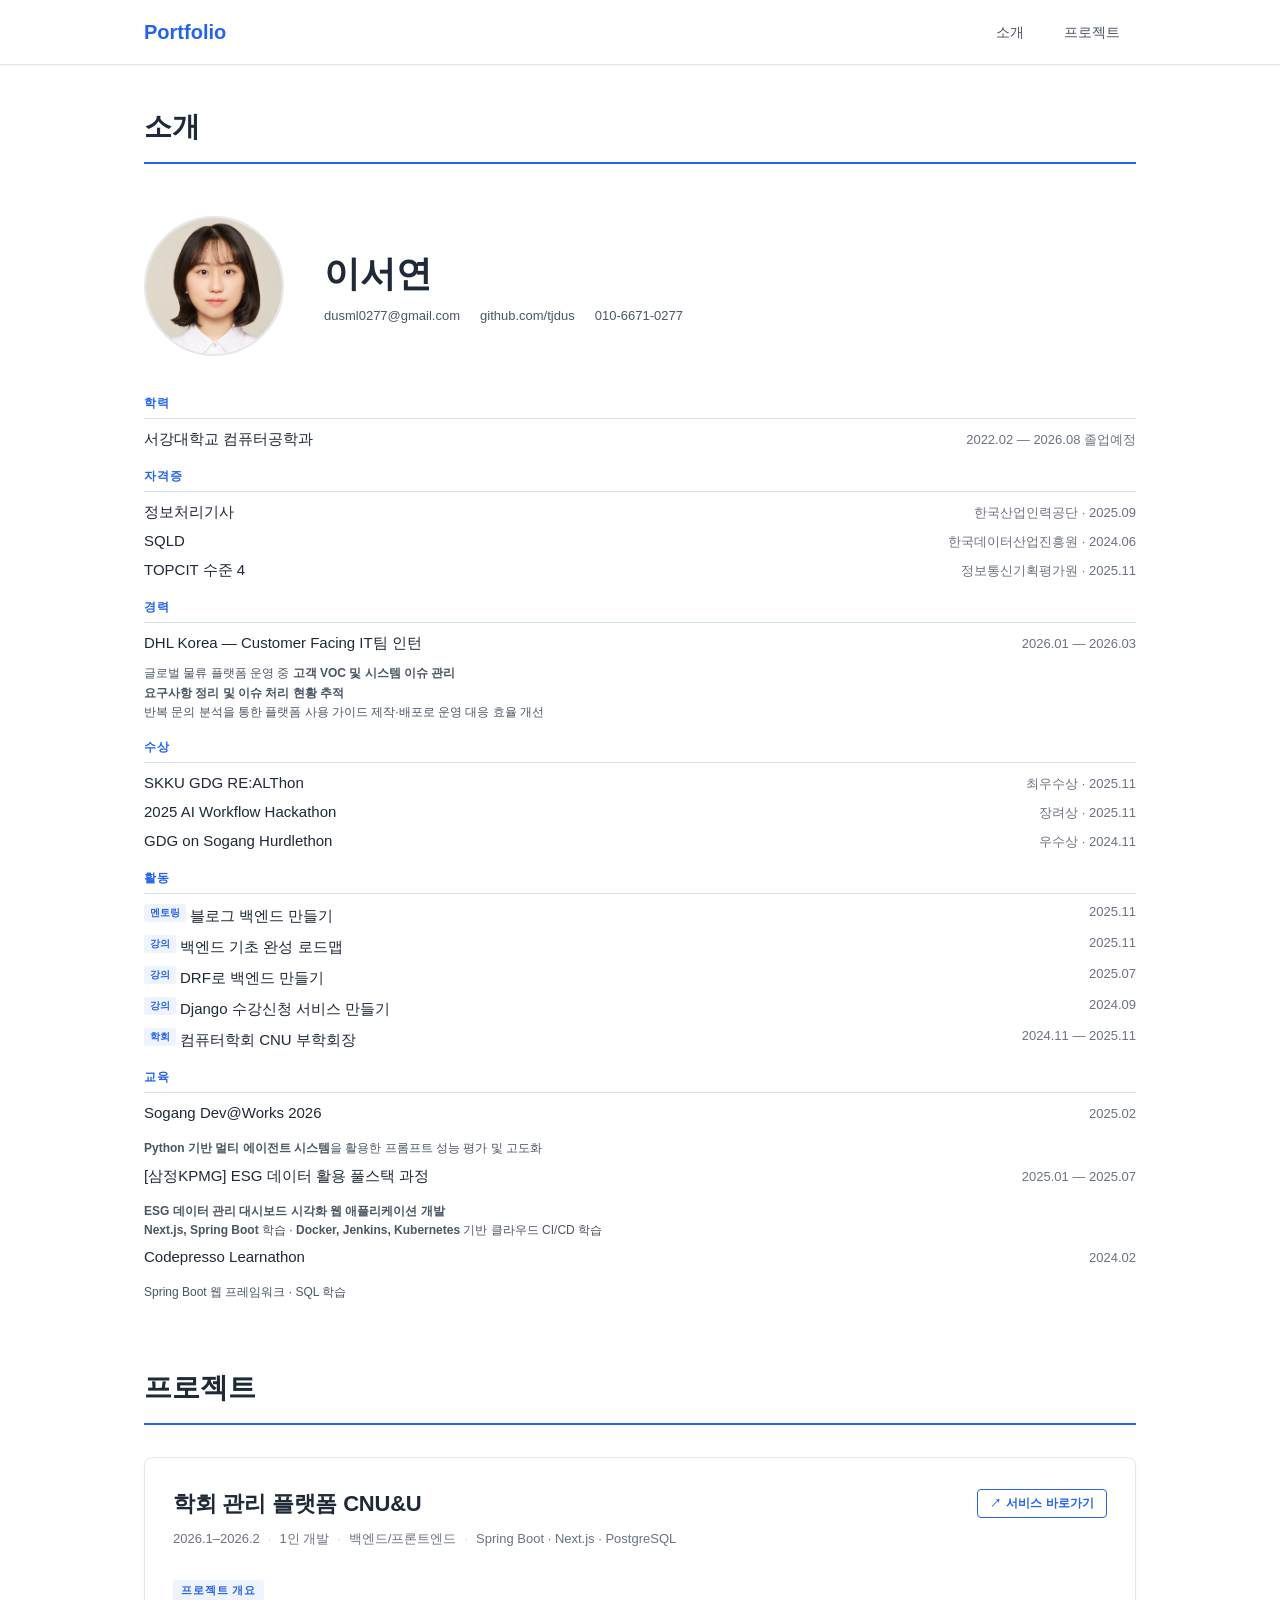
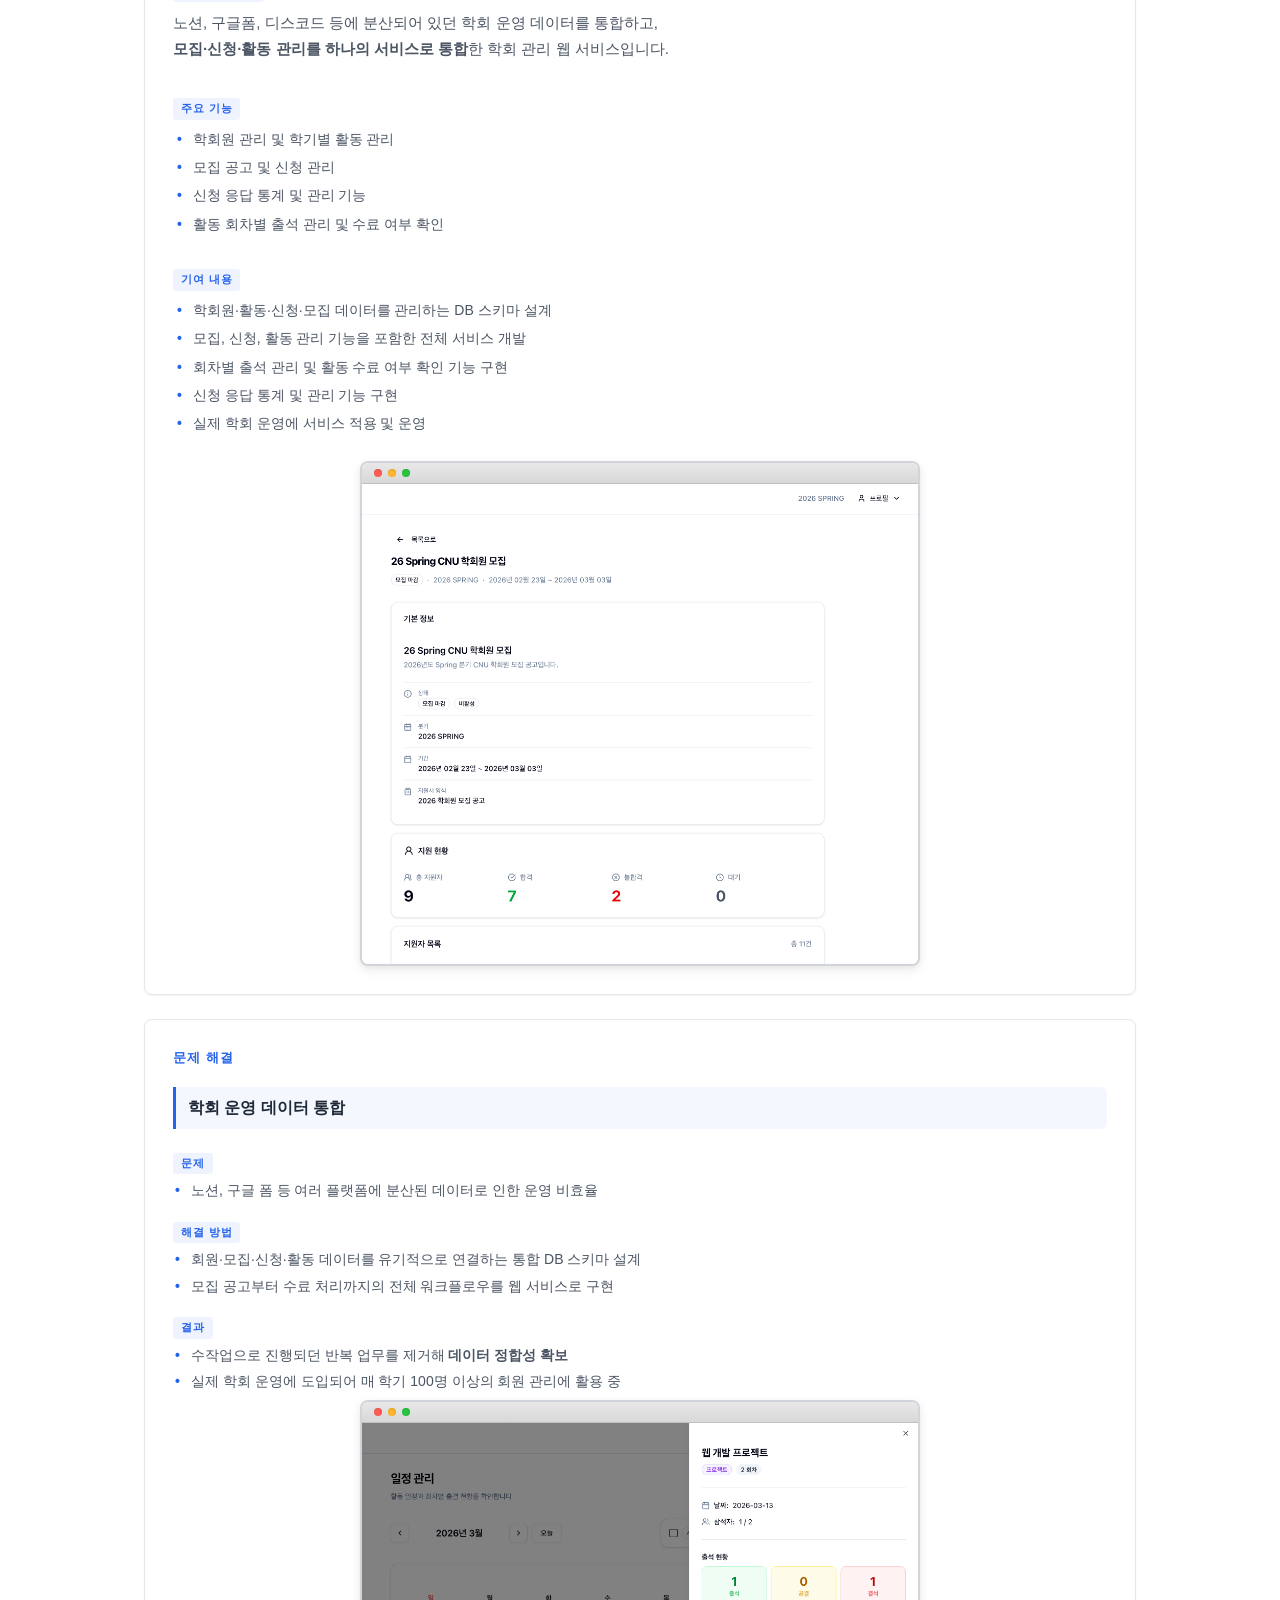
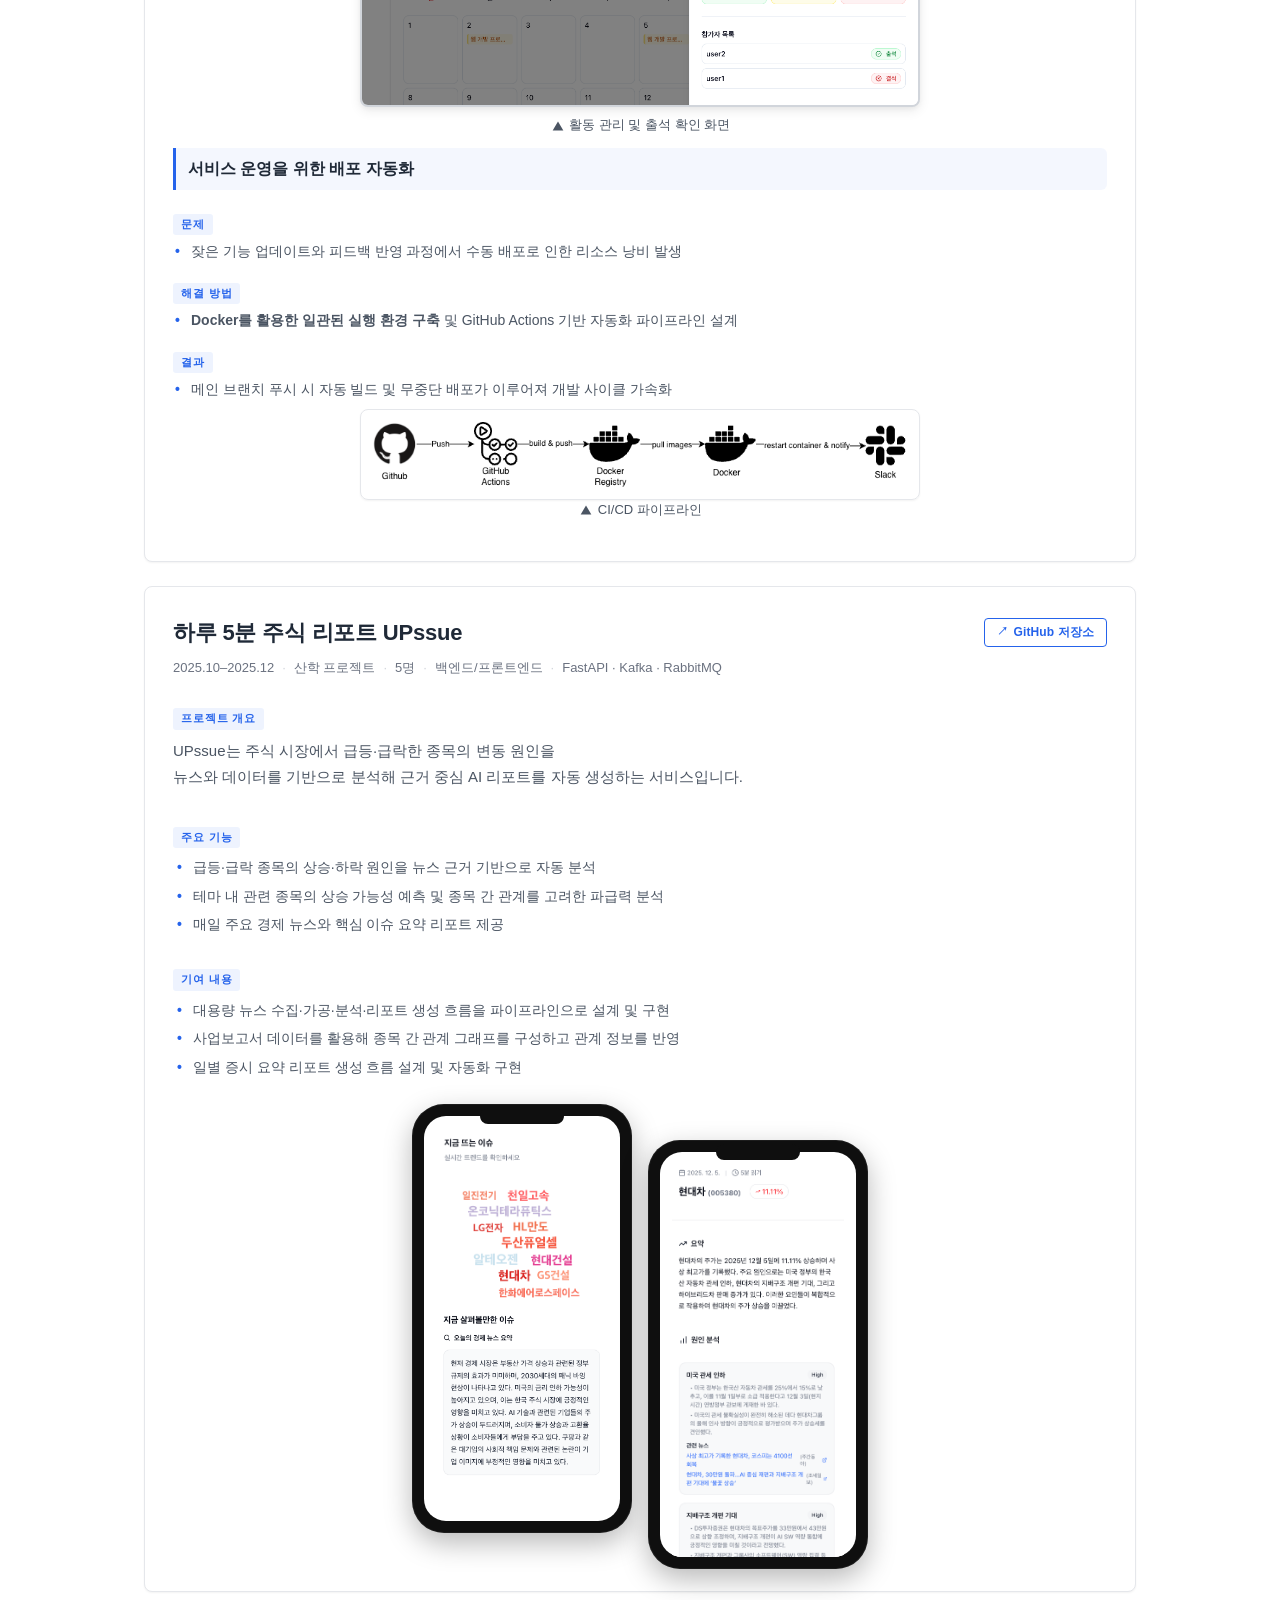
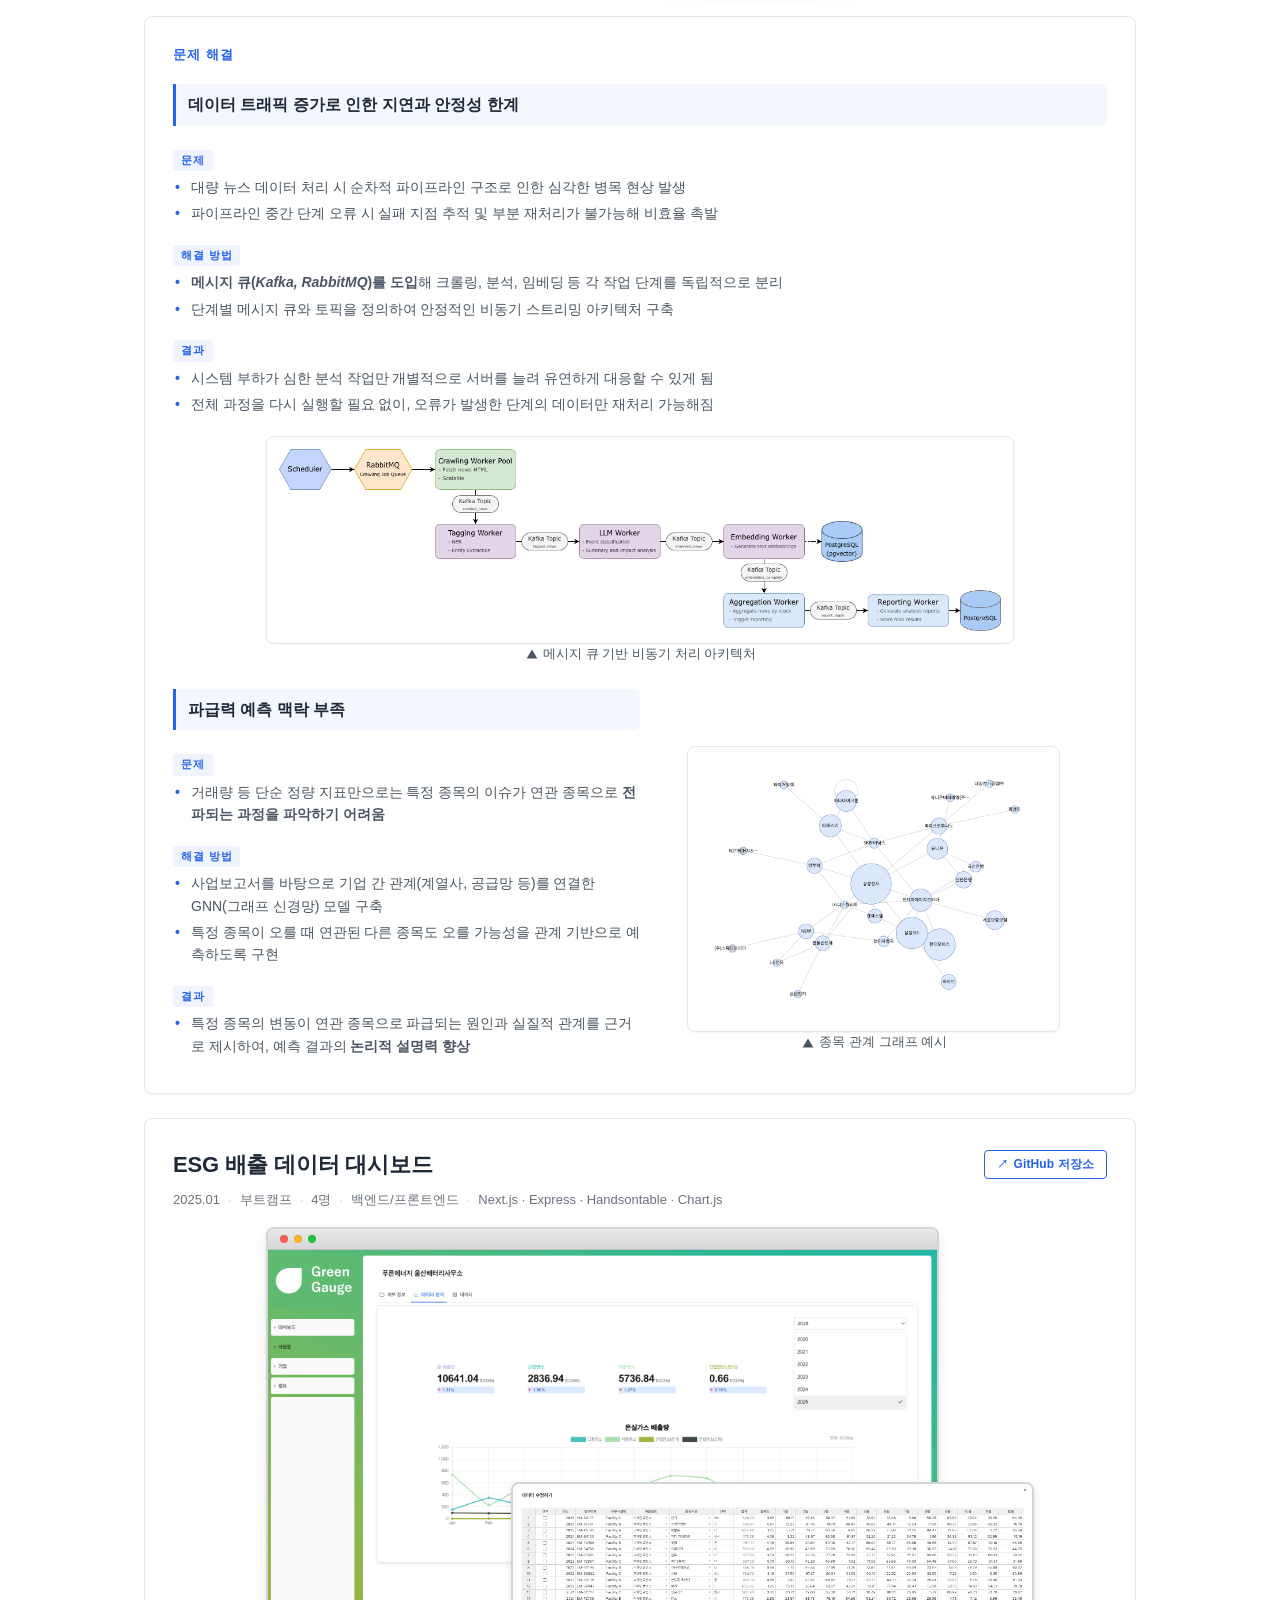
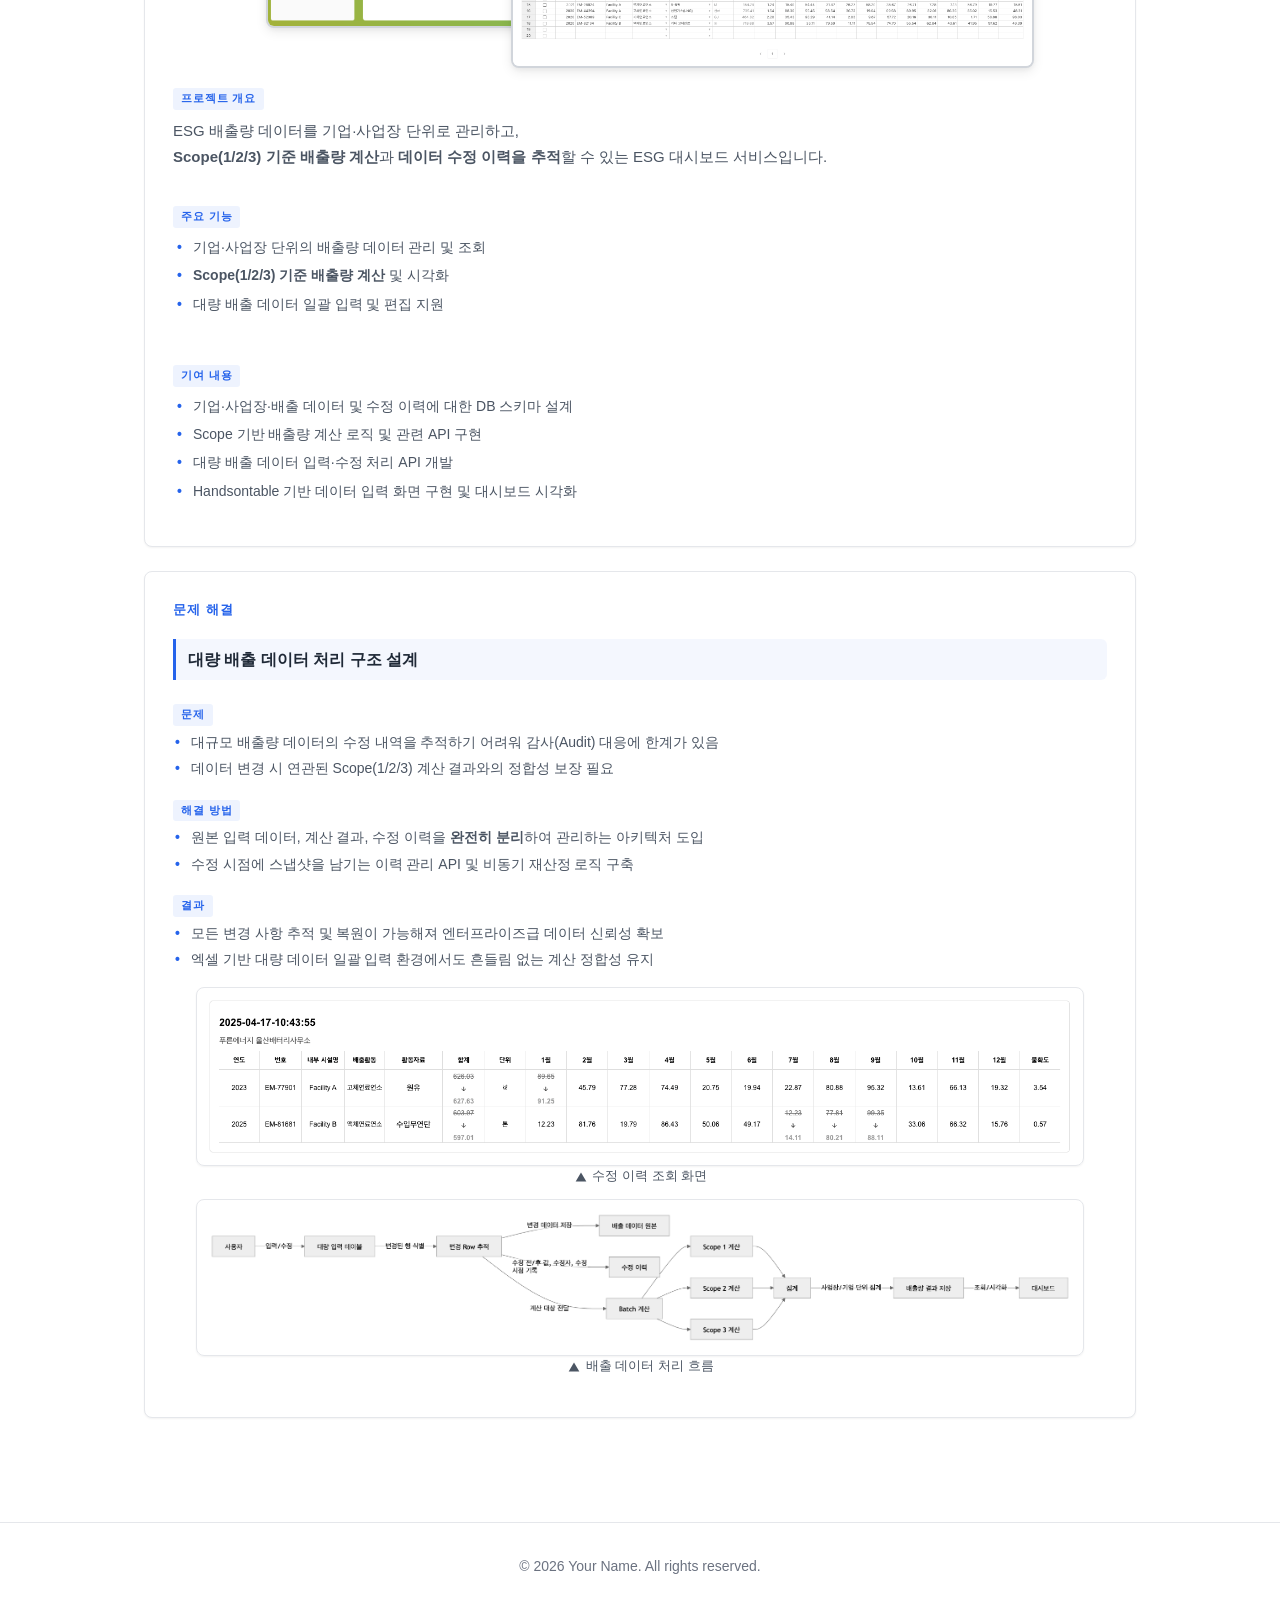
==== index.html @ 51c322f3 "setup" ====
<!doctype html>
<html lang="ko">
  <head>
    <meta charset="UTF-8" />
    <meta name="viewport" content="width=device-width, initial-scale=1.0" />
    <title>이서연 포트폴리오</title>
    <link rel="stylesheet" href="styles.css" />
  </head>
  <body>
    <!-- SVG symbols (hidden) for reusable icons -->
    <svg
      aria-hidden="true"
      style="position: absolute; width: 0; height: 0; overflow: hidden"
      focusable="false"
    >
      <symbol id="icon-chevron-down" viewBox="0 0 24 24">
        <polygon points="12,18.9282 4,5.0718 20,5.0718" fill="currentColor" />
      </symbol>
      <symbol id="icon-chevron-up" viewBox="0 0 24 24">
        <polygon points="12,5.0718 4,18.9282 20,18.9282" fill="currentColor" />
      </symbol>
    </svg>
    <!-- 네비게이션 -->
    <nav class="nav" id="nav">
      <div class="nav-container">
        <div class="nav-brand">Portfolio</div>
        <ul class="nav-menu">
          <li><a href="#about">소개</a></li>
          <li><a href="#projects">프로젝트</a></li>
        </ul>
      </div>
    </nav>

    <main class="container">
      <!-- 소개 섹션 -->
      <section id="about" class="section">
        <h2 class="section-title">소개</h2>
        <div class="profile-header">
          <div class="profile-photo-area">
            <div class="profile-photo-placeholder">
              <img src="img/사진.jpg" alt="이서연" />
            </div>
          </div>
          <div class="profile-info">
            <h1 class="profile-name">이서연</h1>
            <ul class="profile-contacts">
              <li>
                <a href="mailto:dusml0277@gmail.com">dusml0277@gmail.com</a>
              </li>
              <li>
                <a href="https://github.com/tjdus" target="_blank"
                  >github.com/tjdus</a
                >
              </li>
              <li>010-6671-0277</li>
            </ul>
          </div>
        </div>

        <!-- 경력 / 수상 / 활동 -->
        <div class="profile-extra-grid">
          <div class="profile-extra-block">
            <h4 class="profile-extra-title">학력</h4>
            <ul class="profile-extra-list">
              <li>
                <span class="extra-name">서강대학교 컴퓨터공학과</span>
                <span class="extra-meta">2022.02 — 2026.08 졸업예정</span>
              </li>
            </ul>
          </div>
          <div class="profile-extra-block">
            <h4 class="profile-extra-title">자격증</h4>
            <ul class="profile-extra-list">
              <li>
                <span class="extra-name">정보처리기사</span>
                <span class="extra-meta">한국산업인력공단 · 2025.09</span>
              </li>
              <li>
                <span class="extra-name">SQLD</span>
                <span class="extra-meta">한국데이터산업진흥원 · 2024.06</span>
              </li>
              <li>
                <span class="extra-name">TOPCIT 수준 4</span>
                <span class="extra-meta">정보통신기획평가원 · 2025.11</span>
              </li>
            </ul>
          </div>
          <div class="profile-extra-block">
            <h4 class="profile-extra-title">경력</h4>
            <ul class="profile-extra-list">
              <li>
                <span class="extra-name"
                  >DHL Korea — Customer Facing IT팀 인턴</span
                >
                <span class="extra-meta">2026.01 — 2026.03</span>
              </li>
              <li style="display: block; margin-top: 2px">
                <span class="extra-desc"
                  >글로벌 물류 플랫폼 운영 중 <strong>고객 VOC 및 시스템 이슈 관리</strong>
                  <br />
                  <strong>요구사항 정리 및 이슈 처리 현황 추적</strong>
                  <br />
                  반복 문의 분석을 통한 플랫폼 사용 가이드 제작·배포로 운영 대응
                  효율 개선</span
                >
              </li>
            </ul>
          </div>
          <div class="profile-extra-block">
            <h4 class="profile-extra-title">수상</h4>
            <ul class="profile-extra-list">
              <li>
                <span class="extra-name">SKKU GDG RE:ALThon</span>
                <span class="extra-meta">최우수상 · 2025.11</span>
              </li>
              <li>
                <span class="extra-name">2025 AI Workflow Hackathon</span>
                <span class="extra-meta">장려상 · 2025.11</span>
              </li>
              <li>
                <span class="extra-name">GDG on Sogang Hurdlethon</span>
                <span class="extra-meta">우수상 · 2024.11</span>
              </li>
            </ul>
          </div>
          <div class="profile-extra-block">
            <h4 class="profile-extra-title">활동</h4>
            <ul class="profile-extra-list">
              <li>
                <div class="extra-tag-wrap">
                  <span class="extra-tag">멘토링</span
                  ><span class="extra-name">블로그 백엔드 만들기</span>
                </div>
                <span class="extra-meta">2025.11</span>
              </li>
              <li>
                <div class="extra-tag-wrap">
                  <span class="extra-tag">강의</span
                  ><span class="extra-name">백엔드 기초 완성 로드맵</span>
                </div>
                <span class="extra-meta">2025.11</span>
              </li>
              <li>
                <div class="extra-tag-wrap">
                  <span class="extra-tag">강의</span
                  ><span class="extra-name">DRF로 백엔드 만들기</span>
                </div>
                <span class="extra-meta">2025.07</span>
              </li>
              <li>
                <div class="extra-tag-wrap">
                  <span class="extra-tag">강의</span
                  ><span class="extra-name">Django 수강신청 서비스 만들기</span>
                </div>
                <span class="extra-meta">2024.09</span>
              </li>
              <li>
                <div class="extra-tag-wrap">
                  <span class="extra-tag">학회</span
                  ><span class="extra-name">컴퓨터학회 CNU 부학회장</span>
                </div>
                <span class="extra-meta">2024.11 — 2025.11</span>
              </li>
            </ul>
          </div>
          <div class="profile-extra-block">
            <h4 class="profile-extra-title">교육</h4>
            <ul class="profile-extra-list">
              <li>
                <span class="extra-name">Sogang Dev@Works 2026</span>
                <span class="extra-meta">2025.02</span>
                <span class="extra-desc">
                  <strong>Python 기반 멀티 에이전트 시스템</strong>을 활용한 프롬프트 성능 평가
                  및 고도화
                </span>
              </li>

              <li>
                <span class="extra-name"
                  >[삼정KPMG] ESG 데이터 활용 풀스택 과정</span
                >
                <span class="extra-meta">2025.01 — 2025.07</span>
                <span class="extra-desc"
                  ><strong>ESG 데이터 관리 대시보드 시각화 웹 애플리케이션 개발</strong>
                  <br />
                  <strong>Next.js, Spring Boot</strong> 학습 · <strong>Docker, Jenkins, Kubernetes</strong> 기반
                  클라우드 CI/CD 학습</span
                >
              </li>
              <li>
                <span class="extra-name">Codepresso Learnathon</span>
                <span class="extra-meta">2024.02</span>
                <span class="extra-desc"
                  >Spring Boot 웹 프레임워크 · SQL 학습</span
                >
              </li>
            </ul>
          </div>
        </div>
      </section>

      <!-- 프로젝트 섹션 -->
      <section id="projects" class="section">
        <h2 class="section-title">프로젝트</h2>
        <div class="cards-container">
          <!-- 프로젝트 1 -->
          <article class="card">
            <div class="card-header">
              <div class="card-title-row">
                <h3 class="card-title">학회 관리 플랫폼 CNU&U</h3>
                <div class="card-link">
                  <a href="https://cnu-nu.com" target="_blank"
                    >서비스 바로가기</a
                  >
                </div>
              </div>
              <div class="card-meta">
                <span class="card-date">2026.1–2026.2</span>
                <span class="card-meta-divider">·</span>
                <span class="card-badge">1인 개발</span>
                <span class="card-meta-divider">·</span>
                <span class="card-meta-item">백엔드/프론트엔드</span>
                <span class="card-meta-divider">·</span>
                <span class="card-meta-item"
                  >Spring Boot · Next.js · PostgreSQL</span
                >
              </div>
            </div>

            <div class="card-body">
              <div class="project-layout">
                <div class="project-info">
                  <div class="card-section">
                    <h4 class="subsection-title">프로젝트 개요</h4>
                    <p class="desc-lead">
                      노션, 구글폼, 디스코드 등에 분산되어 있던 학회 운영
                      데이터를 통합하고,
                      <br />
                      <strong>모집·신청·활동 관리를 하나의 서비스로 통합</strong>한 학회 관리 웹
                      서비스입니다.
                    </p>
                  </div>
                  <div class="card-section">
                    <h4 class="subsection-title">주요 기능</h4>
                    <ul class="bullet-list">
                      <li>학회원 관리 및 학기별 활동 관리</li>
                      <li>모집 공고 및 신청 관리</li>
                      <li>신청 응답 통계 및 관리 기능</li>
                      <li>활동 회차별 출석 관리 및 수료 여부 확인</li>
                    </ul>
                  </div>
                  <div class="card-section">
                    <h4 class="subsection-title">기여 내용</h4>
                    <ul class="bullet-list">
                      <li>
                        학회원·활동·신청·모집 데이터를 관리하는 DB 스키마 설계
                      </li>
                      <li>
                        모집, 신청, 활동 관리 기능을 포함한 전체 서비스 개발
                      </li>
                      <li>회차별 출석 관리 및 활동 수료 여부 확인 기능 구현</li>
                      <li>신청 응답 통계 및 관리 기능 구현</li>
                      <li>실제 학회 운영에 서비스 적용 및 운영</li>
                    </ul>
                  </div>
                </div>

                <div>
                  <div
                    class="device desktop"
                    style="width: 60%; margin: 0 auto"
                  >
                    <div class="top-bar">
                      <span></span><span></span><span></span>
                    </div>
                    <div class="screen">
                      <img src="img/recruiting.png" />
                    </div>
                  </div>
                </div>
              </div>
            </div>
          </article>
          <article class="card card-challenges">
            <div class="challenges-header">문제 해결</div>
            <div class="card-section">
              <h4 class="challenge-title">학회 운영 데이터 통합</h4>

              <h5 class="problem-subtitle">문제</h5>
              <ul class="problem-list">
                <li>
                  노션, 구글 폼 등 여러 플랫폼에 분산된 데이터로 인한 운영
                  비효율
                </li>
              </ul>

              <h5 class="problem-subtitle">해결 방법</h5>
              <ul class="problem-list">
                <li>
                  회원·모집·신청·활동 데이터를 유기적으로 연결하는 통합 DB
                  스키마 설계
                </li>
                <li>
                  모집 공고부터 수료 처리까지의 전체 워크플로우를 웹 서비스로
                  구현
                </li>
              </ul>

              <h5 class="problem-subtitle">결과</h5>
              <ul class="problem-list">
                <li>
                  수작업으로 진행되던 반복 업무를 제거해 <strong>데이터 정합성 확보</strong>
                </li>
                <li>
                  실제 학회 운영에 도입되어 매 학기 100명 이상의 회원 관리에
                  활용 중
                </li>
              </ul>

              <div class="device desktop" style="width: 60%; margin: 0 auto">
                <div class="top-bar">
                  <span></span><span></span><span></span>
                </div>
                <div class="screen">
                  <img src="img/calendar.png" />
                </div>
              </div>
              <p
                class="diagram-caption"
                style="text-align: center; margin-top: 8px"
              >
                <svg
                  class="icon icon-chev icon-chev-up"
                  aria-hidden="true"
                  width="14"
                  height="14"
                  focusable="false"
                >
                  <use href="#icon-chevron-up"></use>
                </svg>
                활동 관리 및 출석 확인 화면
              </p>
            </div>

            <div class="card-section">
              <h4 class="challenge-title">서비스 운영을 위한 배포 자동화</h4>

              <h5 class="problem-subtitle">문제</h5>
              <ul class="problem-list">
                <li>
                  잦은 기능 업데이트와 피드백 반영 과정에서 수동 배포로 인한
                  리소스 낭비 발생
                </li>
              </ul>

              <h5 class="problem-subtitle">해결 방법</h5>
              <ul class="problem-list">
                <li>
                  <strong>Docker를 활용한 일관된 실행 환경 구축</strong> 및 GitHub Actions 기반
                  자동화 파이프라인 설계
                </li>
              </ul>

              <h5 class="problem-subtitle">결과</h5>
              <ul class="problem-list">
                <li>
                  메인 브랜치 푸시 시 자동 빌드 및 무중단 배포가 이루어져 개발
                  사이클 가속화
                </li>
              </ul>
            </div>
            <div style="align-items: center; display: flex">
              <div class="diagram-caption-container">
                <img
                  src="img/cicd_pipeline.drawio.png"
                  alt="수정 이력 다이어그램"
                  style="width: 60%"
                  class="diagram-img"
                />

                <p class="diagram-caption">
                  <svg
                    class="icon icon-chev icon-chev-up"
                    aria-hidden="true"
                    width="14"
                    height="14"
                    focusable="false"
                  >
                    <use href="#icon-chevron-up"></use>
                  </svg>
                  CI/CD 파이프라인
                </p>
              </div>
            </div>
          </article>
          <!-- 프로젝트 1 -->
          <article class="card">
            <div class="card-header">
              <div class="card-title-row">
                <h3 class="card-title">하루 5분 주식 리포트 UPssue</h3>
                <div class="card-link">
                  <a
                    href="https://github.com/catch-thema/UPssue"
                    target="_blank"
                    >GitHub 저장소</a
                  >
                </div>
              </div>
              <div class="card-meta">
                <span class="card-date">2025.10–2025.12</span>
                <span class="card-meta-divider">·</span>
                <span class="card-badge">산학 프로젝트</span>
                <span class="card-meta-divider">·</span>
                <span class="card-meta-item">5명</span>
                <span class="card-meta-divider">·</span>
                <span class="card-meta-item">백엔드/프론트엔드</span>
                <span class="card-meta-divider">·</span>
                <span class="card-meta-item">FastAPI · Kafka · RabbitMQ</span>
              </div>
            </div>

            <div class="card-body">
              <div class="project-layout">
                <div class="project-info">
                  <div class="card-section">
                    <h4 class="subsection-title">프로젝트 개요</h4>
                    <p class="desc-lead">
                      UPssue는 주식 시장에서 급등·급락한 종목의 변동 원인을
                      <br />
                      뉴스와 데이터를 기반으로 분석해 근거 중심 AI 리포트를 자동
                      생성하는 서비스입니다.
                    </p>
                  </div>
                  <div class="card-section">
                    <h4 class="subsection-title">주요 기능</h4>
                    <ul class="bullet-list">
                      <li>
                        급등·급락 종목의 상승·하락 원인을 뉴스 근거 기반으로
                        자동 분석
                      </li>
                      <li>
                        테마 내 관련 종목의 상승 가능성 예측 및 종목 간 관계를
                        고려한 파급력 분석
                      </li>
                      <li>매일 주요 경제 뉴스와 핵심 이슈 요약 리포트 제공</li>
                    </ul>
                  </div>
                  <div class="card-section">
                    <h4 class="subsection-title">기여 내용</h4>
                    <ul class="bullet-list">
                      <li>
                        대용량 뉴스 수집·가공·분석·리포트 생성 흐름을
                        파이프라인으로 설계 및 구현
                      </li>
                      <li>
                        사업보고서 데이터를 활용해 종목 간 관계 그래프를
                        구성하고 관계 정보를 반영
                      </li>
                      <li>
                        일별 증시 요약 리포트 생성 흐름 설계 및 자동화 구현
                      </li>
                    </ul>
                  </div>
                </div>

                <div class="project-media-2col">
                  <div class="device mobile">
                    <div class="screen">
                      <img src="img/pj1_img_3.png" alt="모바일 화면" />
                      <img src="img/pj1_img_4.png" alt="모바일 화면" />
                    </div>
                  </div>
                  <div class="device mobile">
                    <div class="screen">
                      <img src="img/pj1_img_1.png" alt="모바일 화면" />
                      <img src="img/pj1_img_2.png" alt="모바일 화면" />
                    </div>
                  </div>
                </div>
              </div>
            </div>
          </article>
          <article class="card card-challenges">
            <div class="challenges-header">문제 해결</div>
            <div class="card-section">
              <h4 class="challenge-title">
                데이터 트래픽 증가로 인한 지연과 안정성 한계
              </h4>

              <h5 class="problem-subtitle">문제</h5>
              <ul class="problem-list">
                <li>
                  대량 뉴스 데이터 처리 시 순차적 파이프라인 구조로 인한 심각한
                  병목 현상 발생
                </li>
                <li>
                  파이프라인 중간 단계 오류 시 실패 지점 추적 및 부분 재처리가
                  불가능해 비효율 촉발
                </li>
              </ul>

              <h5 class="problem-subtitle">해결 방법</h5>
              <ul class="problem-list">
                <li>
                  <strong>메시지 큐(<em>Kafka, RabbitMQ</em>)를 도입</strong>해 크롤링, 분석, 임베딩 등 각
                  작업 단계를 독립적으로 분리
                </li>
                <li>
                  단계별 메시지 큐와 토픽을 정의하여 안정적인 비동기 스트리밍
                  아키텍처 구축
                </li>
              </ul>

              <h5 class="problem-subtitle">결과</h5>
              <ul class="problem-list">
                <li>
                  시스템 부하가 심한 분석 작업만 개별적으로 서버를 늘려 유연하게
                  대응할 수 있게 됨
                </li>
                <li>
                  전체 과정을 다시 실행할 필요 없이, 오류가 발생한 단계의
                  데이터만 재처리 가능해짐
                </li>
              </ul>

              <div class="row">
                <div
                  class="col-12"
                  style="
                    display: flex;
                    justify-content: center;
                    align-items: center;
                    flex-direction: column;
                    margin-top: 12px;
                  "
                >
                  <img
                    src="img/pipeline_img.png"
                    alt="파이프라인 다이어그램"
                    class="pipeline-img"
                    style="width: 80%"
                  />
                  <p class="pipeline-caption">
                    <svg
                      class="icon icon-chev icon-chev-up"
                      aria-hidden="true"
                      width="14"
                      height="14"
                      focusable="false"
                    >
                      <use href="#icon-chevron-up"></use>
                    </svg>
                    메시지 큐 기반 비동기 처리 아키텍처
                  </p>
                </div>
              </div>
            </div>

            <div class="card-section">
              <div class="row">
                <div class="col-6">
                  <h4 class="challenge-title">파급력 예측 맥락 부족</h4>

                  <h5 class="problem-subtitle">문제</h5>
                  <ul class="problem-list">
                    <li>
                      거래량 등 단순 정량 지표만으로는 특정 종목의 이슈가 연관
                      종목으로 <strong>전파되는 과정을 파악하기 어려움</strong>
                    </li>
                  </ul>

                  <h5 class="problem-subtitle">해결 방법</h5>
                  <ul class="problem-list">
                    <li>
                      사업보고서를 바탕으로 기업 간 관계(계열사, 공급망 등)를
                      연결한 GNN(그래프 신경망) 모델 구축
                    </li>
                    <li>
                      특정 종목이 오를 때 연관된 다른 종목도 오를 가능성을 관계
                      기반으로 예측하도록 구현
                    </li>
                  </ul>

                  <h5 class="problem-subtitle">결과</h5>
                  <ul class="problem-list">
                    <li>
                      특정 종목의 변동이 연관 종목으로 파급되는 원인과 실질적
                      관계를 근거로 제시하여, 예측 결과의 <strong>논리적 설명력 향상</strong>
                    </li>
                  </ul>
                </div>
                <div
                  class="col-6"
                  style="
                    display: flex;
                    justify-content: flex-end;
                    align-items: flex-end;
                  "
                >
                  <div
                    class="diagram-caption-container"
                    style="
                      margin: 0 auto;
                      display: flex;
                      flex-direction: column;
                      align-items: center;
                    "
                  >
                    <img
                      src="img/target_subgraph.png"
                      alt="종목 관계 그래프"
                      class="diagram-img"
                      style="width: 80%"
                    />

                    <p class="diagram-caption">
                      <svg
                        class="icon icon-chev icon-chev-up"
                        aria-hidden="true"
                        width="14"
                        height="14"
                        focusable="false"
                      >
                        <use href="#icon-chevron-up"></use>
                      </svg>
                      종목 관계 그래프 예시
                    </p>
                  </div>
                </div>
              </div>
            </div>
          </article>

          <!-- 프로젝트 2 -->
          <article class="card">
            <div class="card-header">
              <div class="card-title-row">
                <h3 class="card-title">ESG 배출 데이터 대시보드</h3>
                <div class="card-link">
                  <a
                    href="https://github.com/esg-bitcamp-team3/front"
                    target="_blank"
                    >GitHub 저장소</a
                  >
                </div>
              </div>
              <div class="card-meta">
                <span class="card-date">2025.01</span>
                <span class="card-meta-divider">·</span>
                <span class="card-badge">부트캠프</span>
                <span class="card-meta-divider">·</span>
                <span class="card-meta-item">4명</span>
                <span class="card-meta-divider">·</span>
                <span class="card-meta-item">백엔드/프론트엔드</span>
                <span class="card-meta-divider">·</span>
                <span class="card-meta-item"
                  >Next.js · Express · Handsontable · Chart.js</span
                >
              </div>
            </div>
            <div
              class="project-media-full"
              style="width: 80%; margin: 16px auto 32px auto"
            >
              <div class="device desktop">
                <div class="top-bar">
                  <span></span><span></span><span></span>
                </div>
                <div class="screen">
                  <img src="img/pj2_img_9.png" alt="웹 화면" />
                </div>
              </div>
              <div class="device desktop">
                <div class="screen">
                  <img src="img/pj2_img_10.png" alt="웹 화면" />
                </div>
              </div>
            </div>

            <div class="card-body">
              <div class="project-layout-4060">
                <div class="project-info">
                  <div class="card-section">
                    <h4 class="subsection-title">프로젝트 개요</h4>
                    <p class="desc-lead">
                      ESG 배출량 데이터를 기업·사업장 단위로 관리하고,
                      <br />
                      <strong>Scope(1/2/3) 기준 배출량 계산</strong>과 <strong>데이터 수정 이력을 추적</strong>할
                      수 있는 ESG 대시보드 서비스입니다.
                    </p>
                  </div>
                  <div class="card-section">
                    <h4 class="subsection-title">주요 기능</h4>
                    <ul class="bullet-list">
                      <li>기업·사업장 단위의 배출량 데이터 관리 및 조회</li>
                      <li><strong>Scope(1/2/3) 기준 배출량 계산</strong> 및 시각화</li>
                      <li>대량 배출 데이터 일괄 입력 및 편집 지원</li>
                    </ul>
                  </div>
                </div>
              </div>

              <div class="card-section">
                <h4 class="subsection-title">기여 내용</h4>
                <ul class="bullet-list" style="margin-bottom: 1rem">
                  <li>
                    기업·사업장·배출 데이터 및 수정 이력에 대한 DB 스키마 설계
                  </li>
                  <li>Scope 기반 배출량 계산 로직 및 관련 API 구현</li>
                  <li>대량 배출 데이터 입력·수정 처리 API 개발</li>
                  <li>
                    Handsontable 기반 데이터 입력 화면 구현 및 대시보드 시각화
                  </li>
                </ul>
              </div>
            </div>
          </article>
          <article class="card card-challenges">
            <div class="challenges-header">문제 해결</div>
            <div class="card-section">
              <h4 class="challenge-title">대량 배출 데이터 처리 구조 설계</h4>

              <h5 class="problem-subtitle">문제</h5>
              <ul class="problem-list">
                <li>
                  대규모 배출량 데이터의 수정 내역을 추적하기 어려워 감사(Audit)
                  대응에 한계가 있음
                </li>
                <li>
                  데이터 변경 시 연관된 Scope(1/2/3) 계산 결과와의 정합성 보장
                  필요
                </li>
              </ul>

              <h5 class="problem-subtitle">해결 방법</h5>
              <ul class="problem-list">
                <li>
                  원본 입력 데이터, 계산 결과, 수정 이력을 <strong>완전히 분리</strong>하여
                  관리하는 아키텍처 도입
                </li>
                <li>
                  수정 시점에 스냅샷을 남기는 이력 관리 API 및 비동기 재산정
                  로직 구축
                </li>
              </ul>

              <h5 class="problem-subtitle">결과</h5>
              <ul class="problem-list">
                <li>
                  모든 변경 사항 추적 및 복원이 가능해져 엔터프라이즈급 데이터
                  신뢰성 확보
                </li>
                <li>
                  엑셀 기반 대량 데이터 일괄 입력 환경에서도 흔들림 없는 계산
                  정합성 유지
                </li>
              </ul>

              <div
                class="diagram-caption-container"
                style="
                  width: 95%;
                  margin: 0 auto;
                  display: flex;
                  flex-direction: column;
                  align-items: center;
                  margin-top: 16px;
                "
              >
                <img
                  src="img/pj2_img_1.png"
                  alt="수정 이력 다이어그램"
                  style="width: 100%"
                  class="diagram-img"
                />

                <p class="diagram-caption">
                  <svg
                    class="icon icon-chev icon-chev-up"
                    aria-hidden="true"
                    width="14"
                    height="14"
                    focusable="false"
                  >
                    <use href="#icon-chevron-up"></use>
                  </svg>
                  수정 이력 조회 화면
                </p>

                <div class="diagram-caption-container">
                  <img
                    src="img/mermaid-diagram (1).png"
                    alt="수정 이력 다이어그램"
                    style="width: 100%"
                    class="diagram-img"
                  />

                  <p class="diagram-caption">
                    <svg
                      class="icon icon-chev icon-chev-up"
                      aria-hidden="true"
                      width="14"
                      height="14"
                      focusable="false"
                    >
                      <use href="#icon-chevron-up"></use>
                    </svg>
                    배출 데이터 처리 흐름
                  </p>
                </div>
              </div>
            </div>
          </article>
        </div>
      </section>
    </main>

    <footer class="footer">
      <p>&copy; 2026 Your Name. All rights reserved.</p>
    </footer>

    <script src="script.js"></script>
  </body>
</html>
---- styles.css ----
/* 기본 리셋 및 변수 */
* {
  margin: 0;
  padding: 0;
  box-sizing: border-box;
}

:root {
  --primary-color: #2563eb;
  --text-dark: #1f2937;
  --text-gray: #4b5563;
  --text-light: #6b7280;
  --bg-gray: #f9fafb;
  --border-color: #e5e7eb;
  --shadow-sm: 0 1px 2px 0 rgba(0, 0, 0, 0.05);
  --shadow-md: 0 4px 6px -1px rgba(0, 0, 0, 0.1);
  --container-width: 1040px;
  --border-radius: 8px;
}

html {
  scroll-behavior: smooth;
}

body {
  font-family:
    -apple-system, BlinkMacSystemFont, "Apple SD Gothic Neo", "Pretendard",
    "Segoe UI", "Malgun Gothic", sans-serif;
  line-height: 1.6;
  color: var(--text-dark);
  background-color: #ffffff;
}

/* 네비게이션 */
.nav {
  position: sticky;
  top: 0;
  background: #ffffff;
  border-bottom: 1px solid var(--border-color);
  z-index: 100;
  box-shadow: var(--shadow-sm);
}

.nav-container {
  max-width: var(--container-width);
  margin: 0 auto;
  padding: 0 24px;
  display: flex;
  justify-content: space-between;
  align-items: center;
  height: 64px;
}

.nav-brand {
  font-size: 20px;
  font-weight: 700;
  color: var(--primary-color);
}

.nav-menu {
  display: flex;
  gap: 8px;
  list-style: none;
}

.nav-menu li a {
  display: block;
  padding: 8px 16px;
  color: var(--text-gray);
  text-decoration: none;
  border-radius: 6px;
  transition: all 0.2s;
  font-size: 14px;
  font-weight: 500;
}

.nav-menu li a:hover {
  background-color: var(--bg-gray);
  color: var(--primary-color);
}

/* 컨테이너 */
.container {
  max-width: var(--container-width);
  margin: 0 auto;
  padding: 40px 24px;
}

/* 섹션 */
.section {
  margin-bottom: 64px;
}

.section-title {
  font-size: 28px;
  font-weight: 700;
  margin-bottom: 32px;
  color: var(--text-dark);
  padding-bottom: 12px;
  border-bottom: 2px solid var(--primary-color);
}

/* 프로필 헤더 */
.profile-header {
  display: flex;
  align-items: center;
  gap: 40px;
  padding: 20px 0;
}

.profile-photo-area {
  flex-shrink: 0;
}

.profile-photo-placeholder {
  width: 140px;
  height: 140px;
  border-radius: 50%;
  background: var(--bg-gray);
  border: 2px solid var(--border-color);
  overflow: hidden;
}

.profile-photo-placeholder img {
  width: 100%;
  height: 100%;
  object-fit: cover;
  object-position: center 16%;
}

.profile-info {
  flex: 1;
}

.profile-name {
  font-size: 36px;
  font-weight: 700;
  margin-bottom: 4px;
  color: var(--text-dark);
}

.profile-role {
  font-size: 16px;
  color: var(--primary-color);
  font-weight: 600;
  margin-bottom: 12px;
}

.profile-summary {
  font-size: 15px;
  color: var(--text-gray);
  line-height: 1.8;
  margin-bottom: 14px;
}

.profile-contacts {
  list-style: none;
  padding: 0;
  margin: 0;
  display: flex;
  flex-wrap: wrap;
  gap: 6px 20px;
}

.profile-contacts li {
  display: flex;
  align-items: center;
  gap: 5px;
  font-size: 13px;
  color: var(--text-gray);
}

.profile-contacts a {
  color: var(--text-gray);
  text-decoration: none;
}

.profile-contacts a:hover {
  color: var(--primary-color);
}

.profile-extra-grid {
  display: flex;
  flex-direction: column;
  gap: 16px;
  padding-top: 18px;
}

.profile-extra-title {
  font-size: 12px;
  font-weight: 700;
  text-transform: uppercase;
  letter-spacing: 0.07em;
  color: var(--primary-color);
  margin-bottom: 8px;
  padding-bottom: 5px;
  border-bottom: 1px solid rgba(37, 99, 235, 0.2);
}

.profile-extra-list {
  list-style: none;
  padding: 0;
  margin: 0;
  display: flex;
  flex-direction: column;
  gap: 5px;
}

.profile-extra-list li {
  display: grid;
  grid-template-columns: 1fr auto;
  align-items: baseline;
  gap: 12px;
  font-size: 15px;
}

.extra-name {
  color: var(--text-dark);
  font-weight: 500;
}

.extra-tag {
  font-size: 10px;
  font-weight: 600;
  color: var(--primary-color);
  background: rgba(37, 99, 235, 0.08);
  padding: 1px 6px;
  border-radius: 3px;
  white-space: nowrap;
  flex-shrink: 0;
  width: fit-content;
  height: fit-content;
}

.extra-tag-wrap {
  display: flex;
  gap: 4px;
  flex-wrap: wrap;
}

.extra-meta {
  font-size: 13px;
  color: var(--text-light);
  white-space: nowrap;
  flex-shrink: 0;
}

.extra-desc {
  grid-column: 1 / -1;
  display: block;
  font-size: 12px;
  color: var(--text-gray);
  line-height: 1.6;
  margin-top: 2px;
}

.profile-education {
  margin-top: 14px;
}

.profile-edu-school {
  font-size: 13px;
  font-weight: 700;
  color: var(--text-dark);
  margin-bottom: 2px;
}

.profile-edu-dept {
  font-size: 12px;
  color: var(--text-gray);
  margin-bottom: 2px;
}

.profile-edu-period {
  font-size: 11px;
  color: var(--text-light);
}

.profile-certs {
  margin-top: 16px;
}

.profile-certs-title {
  font-size: 11px;
  font-weight: 700;
  color: var(--primary-color);
  text-transform: uppercase;
  letter-spacing: 0.07em;
  margin-bottom: 7px;
  padding-bottom: 5px;
  border-bottom: 1px solid rgba(37, 99, 235, 0.2);
}

.profile-cert-list {
  list-style: none;
  padding: 0;
  margin: 0;
  display: flex;
  flex-direction: column;
  gap: 5px;
}

.profile-cert-list li {
  display: flex;
  justify-content: space-between;
  align-items: baseline;
  gap: 8px;
  font-size: 13px;
}

.cert-name {
  font-weight: 600;
  color: var(--text-dark);
  white-space: nowrap;
}

.cert-meta {
  font-size: 11px;
  color: var(--text-light);
  white-space: nowrap;
}

/* 핵심 역량 그리드 */
.highlights-grid {
  display: grid;
  grid-template-columns: repeat(auto-fit, minmax(280px, 1fr));
  gap: 20px;
}

.highlight-card {
  background: var(--bg-gray);
  padding: 24px;
  border-radius: var(--border-radius);
  border: 1px solid var(--border-color);
}

.highlight-title {
  font-size: 18px;
  font-weight: 600;
  color: var(--text-dark);
  margin-bottom: 8px;
}

.highlight-desc {
  font-size: 14px;
  color: var(--text-gray);
  line-height: 1.6;
}

/* 카드 컨테이너 */
.cards-container {
  display: flex;
  flex-direction: column;
  gap: 24px;
}

/* 카드 */
.card {
  background: #ffffff;
  border: 1px solid var(--border-color);
  border-radius: var(--border-radius);
  padding: 28px;
  box-shadow: var(--shadow-sm);
  transition: box-shadow 0.2s;
}

.card:hover {
  box-shadow: var(--shadow-md);
}

.card-header {
  margin-bottom: 2px;
}

.card-title-row {
  display: flex;
  align-items: center;
  gap: 12px;
  margin-bottom: 8px;
  justify-content: space-between;
}

.card-title {
  font-size: 22px;
  font-weight: 700;
  color: var(--text-dark);
  margin-bottom: 0;
  letter-spacing: -0.01em;
}

.card-title-row .card-link {
  margin-top: 0;
}

.card-meta {
  display: flex;
  gap: 8px;
  align-items: center;
  flex-wrap: wrap;
}

.card-date {
  font-size: 13px;
  color: var(--text-light);
  font-weight: 400;
}

.card-badge {
  font-size: 13px;
  color: var(--text-light);
  font-weight: 400;
}

.card-meta-item {
  font-size: 13px;
  color: var(--text-light);
  font-weight: 400;
}

.card-meta-divider {
  font-size: 13px;
  color: #d1d5db;
  font-weight: 300;
}

.card-body {
  display: flex;
  flex-direction: column;
  gap: 16px;
}

.card-info {
  font-size: 14px;
  color: var(--text-gray);
  line-height: 1.6;
}

.info-label {
  font-weight: 600;
  color: var(--text-dark);
}

.card-link {
  margin-top: 8px;
}

.card-link a {
  display: inline-flex;
  align-items: center;
  gap: 5px;
  color: var(--primary-color);
  text-decoration: none;
  font-size: 12px;
  font-weight: 600;
  padding: 4px 12px;
  border: 1.5px solid var(--primary-color);
  border-radius: 4px;
  transition: all 0.15s;
  letter-spacing: 0.01em;
}

.card-link a::before {
  content: "↗";
  font-size: 11px;
}

.card-link a:hover {
  background: var(--primary-color);
  color: #ffffff;
}

.card-links {
  display: flex;
  align-items: center;
  flex-wrap: wrap;
  gap: 8px;
  font-size: 13px;
  color: var(--text-light);
}

.card-links a {
  color: var(--primary-color);
  text-decoration: none;
  font-weight: 500;
  border-bottom: 1px solid transparent;
}

.card-links a:hover {
  border-bottom-color: var(--primary-color);
}

.links-label {
  color: var(--text-light);
  font-weight: 500;
}

.links-divider {
  color: #d1d5db;
  font-weight: 300;
}

.card-description {
  background: var(--bg-gray);
  border: 1px solid var(--border-color);
  border-radius: var(--border-radius);
  padding: 14px 16px;
}

.desc-lead {
  font-size: 15px;
  font-weight: 400;
  color: var(--text-gray);
  line-height: 1.75;
  margin-bottom: 8px;
}

.desc-sub {
  font-size: 13px;
  color: var(--text-gray);
  line-height: 1.7;
}

.inline-link {
  color: var(--primary-color);
  text-decoration: none;
  font-weight: 500;
  border-bottom: 1px solid transparent;
}

.inline-link:hover {
  border-bottom-color: var(--primary-color);
}

.problem-content {
  display: flex;
  flex-direction: column;
}

.problem-content-grid {
  display: grid;
  grid-template-columns: 1fr 1fr;
  gap: 8px;
}

.problem-subtitle {
  display: inline-block;
  font-size: 11px;
  font-weight: 700;
  text-transform: uppercase;
  letter-spacing: 0.08em;
  color: var(--primary-color);
  background: rgba(37, 99, 235, 0.08);
  padding: 2px 8px;
  border-radius: 3px;
  margin: 12px 0 5px;
}

.problem-desc {
  font-size: 14px;
  color: var(--text-gray);
  line-height: 1.8;
  margin: 0 0 8px 0;
}

.problem-desc strong {
  color: var(--text-dark);
  font-weight: 600;
}

.problem-list {
  list-style: none;
  padding-left: 0;
  margin: 0 0 8px 0;
}

.problem-list li {
  position: relative;
  padding-left: 18px;
  margin-bottom: 4px;
  font-size: 14px;
  color: var(--text-gray);
  line-height: 1.6;
}

.problem-list li::before {
  content: "•";
  position: absolute;
  left: 2px;
  color: var(--primary-color);
  font-weight: bold;
}

.pipeline-diagram {
  margin-top: 24px;
  text-align: center;
}

.pipeline-caption {
  font-size: 13px;
  font-weight: 500;
  color: var(--text-gray);
  margin-bottom: 12px;
}

.pipeline-img {
  width: 100%;
  max-width: 800px;
  height: auto;
  padding: 12px;
  border: 1px solid var(--border-color);
  border-radius: var(--border-radius);
  box-shadow: var(--shadow-sm);
}

.diagram-container {
  float: right;
  margin-left: 12px;
  text-align: right;
  display: flex;
  flex-direction: column;
  align-items: flex-end;
  gap: 8px;
}
.diagram-caption-container {
  display: flex;
  justify-content: center;
  align-items: center;
  text-align: center;
  flex-direction: column;
  width: 100%;
}

.diagram-caption {
  font-size: 13px;
  font-weight: 500;
  color: var(--text-gray);
  margin-bottom: 12px;
}

.diagram-img {
  width: 100%;
  height: auto;
  padding: 12px;
  border: 1px solid var(--border-color);
  border-radius: var(--border-radius);
  box-shadow: var(--shadow-sm);
}

.project-layout {
  display: flex;
  flex-direction: column;
  gap: 20px;
}

.project-layout-6040 {
  display: flex;
  flex-direction: column;
  gap: 20px;
}

.project-layout-4060 {
  display: flex;
  flex-direction: column;
  gap: 20px;
}

.project-info {
  display: flex;
  flex-direction: column;
}

.project-media-2col {
  position: relative;
  display: grid;
  grid-template-columns: 1fr 1fr;
  align-items: start;
  justify-items: center;
  max-width: 500px;
  margin: 0 auto;
  padding-bottom: 30px;
  gap: 16px;
}

.project-media-2col.ratio-6040 {
  position: relative;
  display: grid;
  grid-template-columns: 0.6fr 0.4fr;
  align-items: end;
}

.project-media-full {
  position: relative;
  align-items: end;
}

.project-media-2col .device {
  position: relative;
  z-index: 1;
}

.project-media-full .device:first-child {
  position: relative;
  z-index: 1;
  max-width: 90%;
}

.project-media-2col .device + .device {
  z-index: 2;
  transform: translateY(36px);
}

.cards-container .card:nth-of-type(odd) .project-media-full .device + .device {
  position: absolute;
  bottom: -40px;
  right: -20px;
  z-index: 2;
  max-width: 70%;
}

.device.mobile {
  position: relative;
  width: 220px;
  aspect-ratio: 10 / 19.5; /* 약 10:19.5, 더 넓은 가로 비율 */
  padding: 12px;
  border-radius: 32px;
  background: #0f0f0f;
  box-shadow:
    0 10px 28px rgba(0, 0, 0, 0.28),
    inset 0 0 0 1px rgba(255, 255, 255, 0.06);
  justify-self: start;
}

.device.mobile::before {
  content: "";
  position: absolute;
  top: 4px;
  left: 50%;
  width: 84px;
  height: 16px;
  transform: translateX(-50%);
  border-radius: 800px;
  background: #0f0f0f;
}

.device.mobile .screen {
  padding: 12px;
  background: #ffffff;
  border-radius: 22px;
  height: 100%;
  display: flex;
  flex-direction: column;
  align-items: center;
  justify-content: flex-start;
  overflow: hidden;
}

.device.mobile img {
  width: 100%;
  height: auto;
  position: relative;
  display: block;
  object-fit: scale-down;
  object-position: top center;
  background: #ffffff;
}

.device.desktop {
  border: 2px solid #d1d5db;
  border-radius: 8px;
  overflow: hidden;
  background: #ffffff;
  box-shadow:
    0 4px 12px rgba(0, 0, 0, 0.08),
    0 2px 4px rgba(0, 0, 0, 0.04);
}

.device.desktop .top-bar {
  background: linear-gradient(to bottom, #e8e8e8, #d8d8d8);
  display: flex;
  gap: 6px;
  padding: 6px 12px;
  align-items: center;
  border-bottom: 1px solid #c0c0c0;
}

.device.desktop .top-bar span {
  width: 8px;
  height: 8px;
  border-radius: 50%;
  box-shadow: inset 0 1px 2px rgba(0, 0, 0, 0.15);
}

.device.desktop .top-bar span:nth-child(1) {
  background: linear-gradient(135deg, #ff6057, #ff5a52);
}

.device.desktop .top-bar span:nth-child(2) {
  background: linear-gradient(135deg, #ffbd2e, #ffb02b);
}

.device.desktop .top-bar span:nth-child(3) {
  background: linear-gradient(135deg, #28ca42, #27c03f);
}

.device.desktop img {
  width: 100%;
  display: block;
}

.card-section {
  margin-top: 12px;
}

.subsection-title {
  display: inline-block;
  font-size: 11px;
  font-weight: 700;
  color: var(--primary-color);
  text-transform: uppercase;
  letter-spacing: 0.08em;
  background: rgba(37, 99, 235, 0.08);
  padding: 2px 8px;
  border-radius: 3px;
  margin-top: 16px;
  margin-bottom: 8px;
}

.challenge-title {
  font-size: 16px;
  font-weight: 700;
  color: var(--text-dark);
  margin-bottom: 12px;
  padding: 8px 12px;
  border-left: 3px solid var(--primary-color);
  background: rgba(37, 99, 235, 0.05);
  border-radius: 0 6px 6px 0;
}

.bullet-list {
  list-style: none;
  padding-left: 0;
}

.bullet-list li {
  position: relative;
  padding-left: 20px;
  margin-bottom: 6px;
  font-size: 14px;
  color: var(--text-gray);
  line-height: 1.6;
}

.bullet-list li::before {
  content: "•";
  position: absolute;
  left: 4px;
  color: var(--primary-color);
  font-weight: bold;
}

/* 프로젝트 개요 / Trouble Shooting 분리 */
.card-challenges {
}

.challenges-header {
  font-size: 13px;
  font-weight: 700;
  text-transform: uppercase;
  letter-spacing: 0.09em;
  color: var(--primary-color);
  margin-bottom: 18px;
}

/* 타임라인 */
.timeline-container {
  position: relative;
  padding-left: 32px;
}

.timeline-container::before {
  content: "";
  position: absolute;
  left: 8px;
  top: 0;
  bottom: 0;
  width: 2px;
  background-color: var(--border-color);
}

.timeline-item {
  position: relative;
  margin-bottom: 24px;
  padding-bottom: 8px;
}

.timeline-marker {
  position: absolute;
  left: -28px;
  top: 6px;
  width: 12px;
  height: 12px;
  border-radius: 50%;
  background-color: var(--primary-color);
  border: 2px solid #ffffff;
  box-shadow: 0 0 0 2px var(--border-color);
}

.timeline-content {
  padding-left: 8px;
}

.timeline-date {
  font-size: 13px;
  color: var(--text-light);
  font-weight: 500;
  margin-bottom: 4px;
}

.timeline-title {
  font-size: 16px;
  font-weight: 600;
  color: var(--text-dark);
  margin-bottom: 4px;
}

.timeline-category {
  display: inline-block;
  font-size: 12px;
  padding: 2px 10px;
  background-color: var(--bg-gray);
  color: var(--text-gray);
  border-radius: 4px;
  font-weight: 500;
}

/* 링크 컨테이너 */
.links-container {
  display: grid;
  grid-template-columns: repeat(auto-fit, minmax(250px, 1fr));
  gap: 20px;
}

.link-card {
  display: flex;
  align-items: center;
  gap: 16px;
  padding: 20px;
  background: var(--bg-gray);
  border: 1px solid var(--border-color);
  border-radius: var(--border-radius);
  text-decoration: none;
  transition: all 0.2s;
}

.link-card:hover {
  box-shadow: var(--shadow-md);
  transform: translateY(-2px);
}

.link-icon {
  font-size: 28px;
}

.link-info {
  flex: 1;
}

.link-title {
  font-size: 16px;
  font-weight: 600;
  color: var(--text-dark);
  margin-bottom: 4px;
}

.link-url {
  font-size: 13px;
  color: var(--text-gray);
  word-break: break-all;
}

/* 푸터 */
.footer {
  text-align: center;
  padding: 32px 24px;
  border-top: 1px solid var(--border-color);
  color: var(--text-light);
  font-size: 14px;
}

.triangle {
  font-size: 12px;
  color: var(--text-gray);
}

/* reusable inline SVG icon */
.icon {
  display: inline-block;
  vertical-align: middle;
  width: 16px;
  height: 16px;
  color: var(--text-gray);
}

.icon use {
  pointer-events: none;
}

@media print {
  .icon {
    width: 12px;
    height: 12px;
  }
}

/* 프린트 스타일 */
@media print {
  @page {
    size: A4;
    margin: 12mm;
  }

  body {
    font-size: 13pt;
    line-height: 1.5;
    color: #000000;
  }

  .nav {
    display: none;
  }

  .container {
    max-width: 100%;
    padding: 0;
  }

  .section {
    margin-bottom: 24px;
    page-break-inside: avoid;
  }

  .section-title {
    font-size: 18pt;
    margin-bottom: 12px;
    padding-bottom: 6px;
    border-bottom: 1.5px solid #000000;
  }

  .profile-header {
    padding: 12px 0;
    gap: 10px;
  }

  .profile-photo-placeholder {
    width: 140px;
    height: 140px;
  }

  .profile-name {
    font-size: 20pt;
    margin-bottom: 4px;
  }

  .profile-role {
    font-size: 13pt;
    margin-bottom: 6px;
  }

  .profile-summary {
    font-size: 11pt;
    line-height: 1.5;
    margin-bottom: 8px;
  }

  .profile-contacts {
    gap: 4px 14px;
  }

  .profile-contacts li {
    font-size: 10pt;
  }

  .profile-extra-grid {
    gap: 10px;
    padding-top: 12px;
  }

  .profile-extra-title {
    font-size: 9pt;
    margin-bottom: 5px;
    padding-bottom: 3px;
  }

  .profile-extra-list li {
    font-size: 11pt;
    gap: 4px;
  }

  .extra-meta {
    font-size: 10pt;
  }

  .extra-desc {
    font-size: 10pt;
    line-height: 1.5;
  }

  .profile-education {
    margin-top: 8px;
  }

  .profile-edu-school {
    font-size: 10pt;
  }

  .profile-edu-dept,
  .profile-edu-period {
    font-size: 9pt;
  }

  .profile-certs {
    margin-top: 10px;
  }

  .profile-certs-title {
    font-size: 8pt;
    margin-bottom: 5px;
    padding-bottom: 3px;
  }

  .profile-cert-list li {
    font-size: 9pt;
  }

  .cert-meta {
    font-size: 8pt;
  }

  .highlights-grid {
    display: grid;
    grid-template-columns: repeat(2, 1fr);
    gap: 12px;
  }

  .highlight-card {
    background: transparent;
    border: 1px solid #cccccc;
    padding: 12px;
    page-break-inside: avoid;
  }

  .highlight-title {
    font-size: 12pt;
    margin-bottom: 4px;
  }

  .highlight-desc {
    font-size: 10pt;
    line-height: 1.4;
  }

  .cards-container {
    gap: 16px;
  }

  .card {
    border: 1px solid #cccccc;
    box-shadow: none;
    padding: 16px;
    page-break-inside: avoid;
    background: transparent;
    overflow: hidden;
    width: 100%;
  }

  #projects .cards-container .card {
    page-break-after: always;
  }

  #projects .cards-container .card:last-child {
    page-break-after: auto;
  }

  .card:hover {
    box-shadow: none;
  }

  .card-title {
    font-size: 15pt;
    font-weight: 700;
    margin-bottom: 6px;
    letter-spacing: -0.01em;
  }

  .card-meta {
    gap: 8px;
  }

  .card-date {
    font-size: 10pt;
  }

  .card-badge {
    font-size: 10pt;
  }

  .card-meta-item {
    font-size: 10pt;
  }

  .card-meta-divider {
    font-size: 10pt;
  }

  .card-body {
    gap: 10px;
    width: 100%;
  }

  .project-layout,
  .project-layout-4060,
  .project-layout-6040 {
    display: flex;
    flex-direction: column;
    gap: 12px;
    width: 100%;
  }

  .project-media-2col {
    display: grid;
    grid-template-columns: 1fr 1fr;
    align-items: start;
    justify-items: center;
    max-width: 400px;
    margin: 0 auto;
    padding-bottom: 24px;
  }

  .project-media-2col .device + .device {
    z-index: 2;
    transform: translateY(28px);
  }

  .device.mobile,
  .device.desktop,
  .device.mobile .screen {
    -webkit-print-color-adjust: exact;
    print-color-adjust: exact;
  }

  .device.mobile {
    box-shadow: none;
    width: 220px;
    padding: 12px;
    border-radius: 30px;
  }

  .device.mobile::before {
    width: 84px;
    height: 14px;
    top: 3px;
  }

  .device.mobile .screen {
    padding: 10px;
    border-radius: 20px;
  }

  .device.desktop {
    border: 1px solid #cccccc;
    border-radius: 6px;
    background: #ffffff;
    box-shadow: none !important;
    border: 1px solid #ddd;
  }

  .device.desktop .top-bar {
    background: #f3f3f3;
    gap: 4px;
    padding: 4px 8px;
  }

  .device.desktop .top-bar span {
    width: 6px;
    height: 6px;
    background: #bbbbbb;
  }

  .card-info {
    font-size: 11pt;
  }

  .card-link a {
    font-size: 0;
    border: none;
    padding: 0;
    background: none;
  }

  .card-link a::before {
    content: none;
  }

  .card-link a::after {
    display: inline;
    content: attr(href);
    font-size: 9pt;
    font-weight: 400;
    color: #555555;
    word-break: break-all;
  }

  .card-links {
    gap: 6px;
    font-size: 10pt;
  }

  .card-links a {
    color: #000000;
    text-decoration: none;
    border-bottom: none;
  }

  .card-links a::after {
    content: " (" attr(href) ")";
    font-size: 9pt;
    color: #555555;
  }

  .card-description {
    background: transparent;
    border: 1px solid #cccccc;
    padding: 10px 12px;
    page-break-inside: avoid;
  }

  .desc-lead {
    font-size: 11pt;
    line-height: 1.5;
    margin-bottom: 6px;
  }

  .desc-sub {
    font-size: 11pt;
    line-height: 1.5;
  }

  .problem-content-grid {
    gap: 4px;
  }

  .problem-subtitle {
    font-size: 9pt;
    padding: 2px 6px;
    margin: 10px 0 4px;
    background: rgba(37, 99, 235, 0.08);
    border-radius: 3px;
    -webkit-print-color-adjust: exact;
    print-color-adjust: exact;
  }

  .problem-desc {
    font-size: 11pt;
    line-height: 1.5;
    margin: 0 0 6px 0;
  }

  .problem-list {
    list-style: none;
    padding-left: 0;
    margin: 0 0 6px 0;
  }

  .problem-list li {
    position: relative;
    padding-left: 14px;
    margin-bottom: 3px;
    font-size: 11pt;
    line-height: 1.5;
  }

  .problem-list li::before {
    content: "•";
    position: absolute;
    left: 1px;
    font-size: 11pt;
  }

  .pipeline-diagram {
    margin-top: 16px;
    page-break-inside: avoid;
  }

  .diagram-caption {
    font-size: 9pt;
    margin-bottom: 8px;
  }

  .pipeline-img {
    max-width: 600px;
    padding: 8px;
    box-shadow: none !important;
    border: 1px solid #ddd;
  }

  .diagram-img {
    padding: 8px;
    box-shadow: none !important;
    border: 1px solid #ddd;
  }

  .subsection-title {
    font-size: 9pt;
    padding: 2px 6px;
    margin-top: 10px;
    margin-bottom: 5px;
    background: rgba(37, 99, 235, 0.08);
    border-radius: 3px;
    -webkit-print-color-adjust: exact;
    print-color-adjust: exact;
  }

  .challenge-title {
    font-size: 13pt;
    font-weight: 700;
    padding: 5px 10px;
    border-left: 2px solid #2563eb;
    background: rgba(37, 99, 235, 0.04);
    border-radius: 0 4px 4px 0;
    -webkit-print-color-adjust: exact;
    print-color-adjust: exact;
  }

  .bullet-list li {
    font-size: 11pt;
    line-height: 1.5;
    margin-bottom: 4px;
  }

  .timeline-container {
    padding-left: 24px;
  }

  .timeline-container::before {
    left: 6px;
    width: 1.5px;
  }

  .timeline-marker {
    left: -21px;
    width: 10px;
    height: 10px;
    border-width: 1.5px;
  }

  .timeline-item {
    margin-bottom: 14px;
    padding-bottom: 6px;
  }

  .timeline-date {
    font-size: 10pt;
  }

  .timeline-title {
    font-size: 11pt;
  }

  .timeline-category {
    font-size: 9pt;
    padding: 1px 8px;
    background-color: transparent;
    border: 1px solid #cccccc;
  }

  .links-container {
    grid-template-columns: repeat(3, 1fr);
    gap: 12px;
  }

  .link-card {
    background: transparent;
    border: 1px solid #cccccc;
    padding: 12px;
    page-break-inside: avoid;
  }

  .link-card:hover {
    box-shadow: none;
    transform: none;
  }

  .link-icon {
    font-size: 20px;
  }

  .link-title {
    font-size: 11pt;
  }

  .link-url {
    font-size: 9pt;
  }

  .footer {
    display: none;
  }

  .triangle {
    font-size: 9pt;
    margin-right: 2px;
  }

  .card-challenges {
    page-break-before: always;
    -webkit-print-color-adjust: exact;
    print-color-adjust: exact;
  }

  .challenges-header {
    font-size: 11pt;
    font-weight: 700;
    letter-spacing: 0.07em;
    color: #2563eb;
    margin-bottom: 12px;
    text-transform: uppercase;
    -webkit-print-color-adjust: exact;
    print-color-adjust: exact;
  }

  /* 페이지 넘김 방지 */
  .card,
  .highlight-card,
  .timeline-item,
  .link-card {
    break-inside: avoid;
  }
}

/* 12-column grid col classes */
.col-1 {
  width: 8.3333%;
}
.col-2 {
  width: 16.6667%;
}
.col-3 {
  width: 25%;
}
.col-4 {
  width: 33.3333%;
}
.col-5 {
  width: 41.6667%;
}
.col-6 {
  width: 50%;
}
.col-7 {
  width: 58.3333%;
}
.col-8 {
  width: 66.6667%;
}
.col-9 {
  width: 75%;
}
.col-10 {
  width: 83.3333%;
}
.col-11 {
  width: 91.6667%;
}
.col-12 {
  width: 100%;
}

.row {
  display: flex;
  flex-wrap: wrap;
}
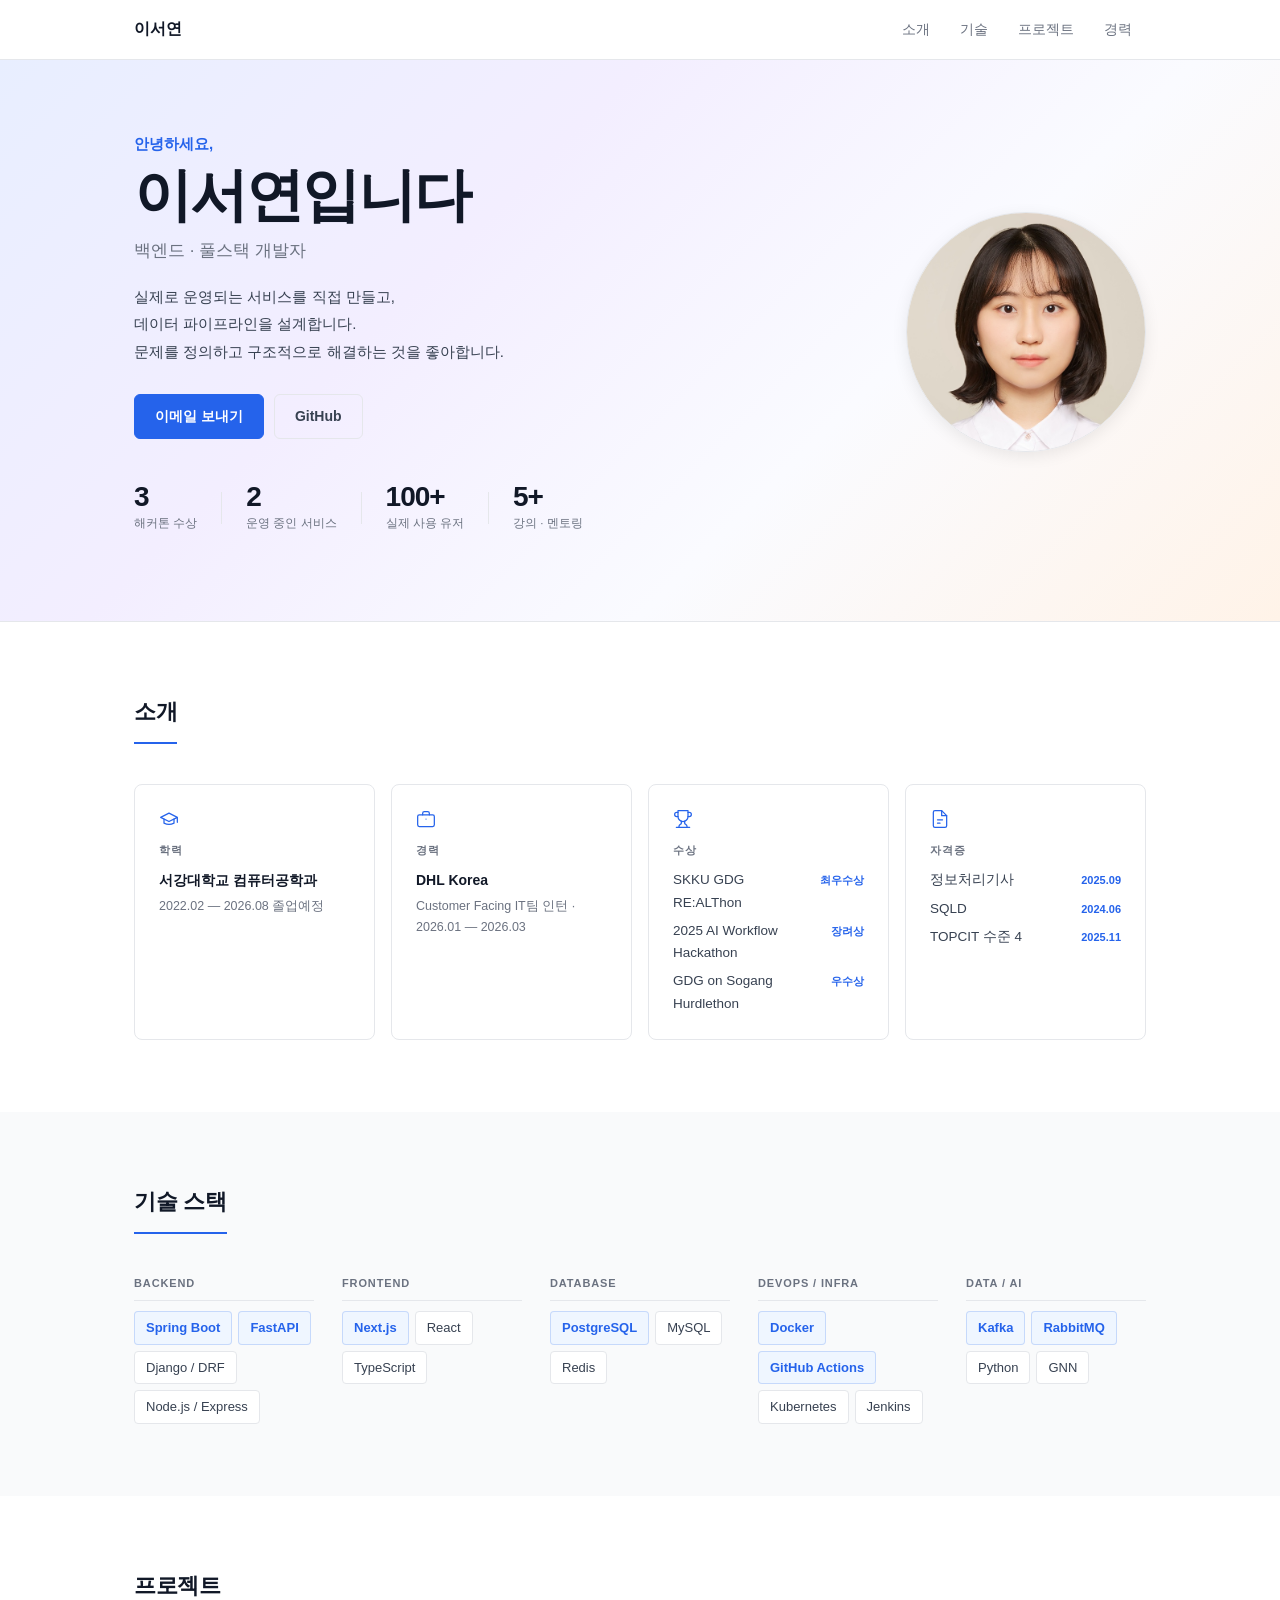
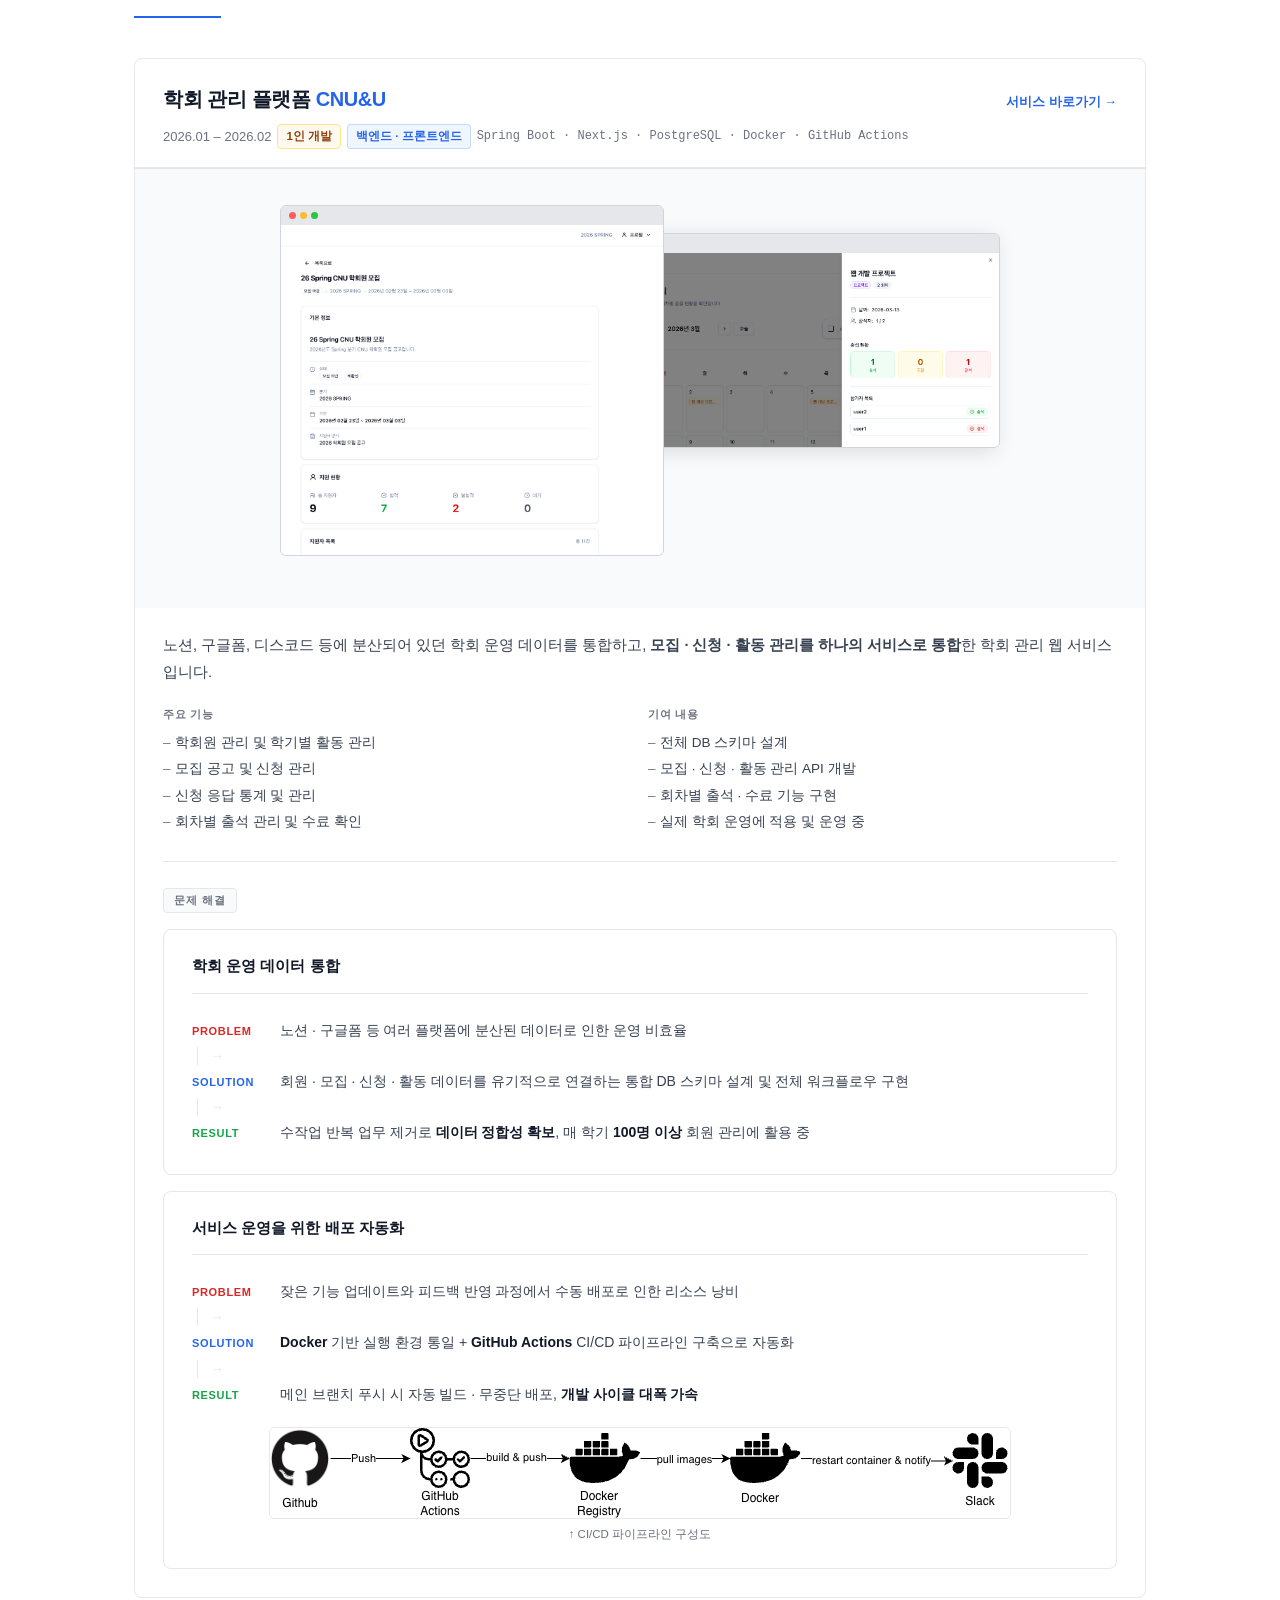
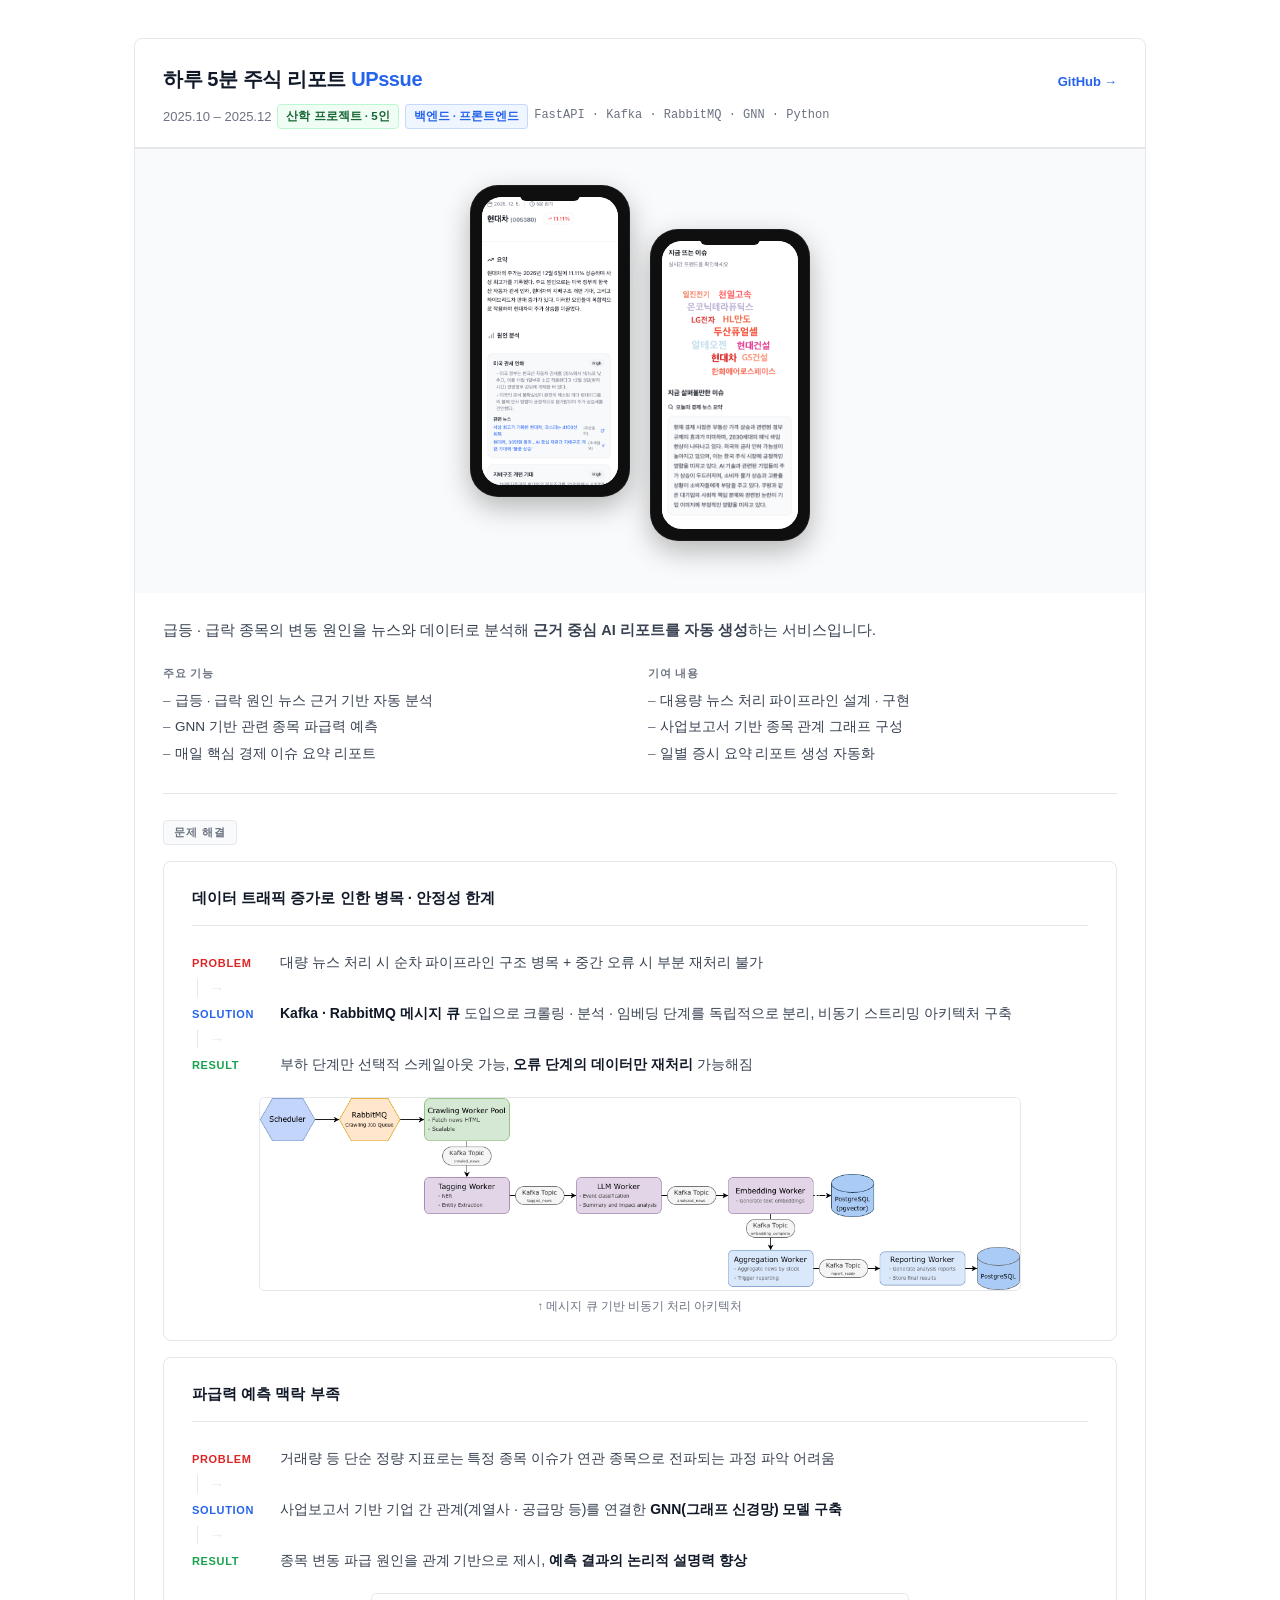
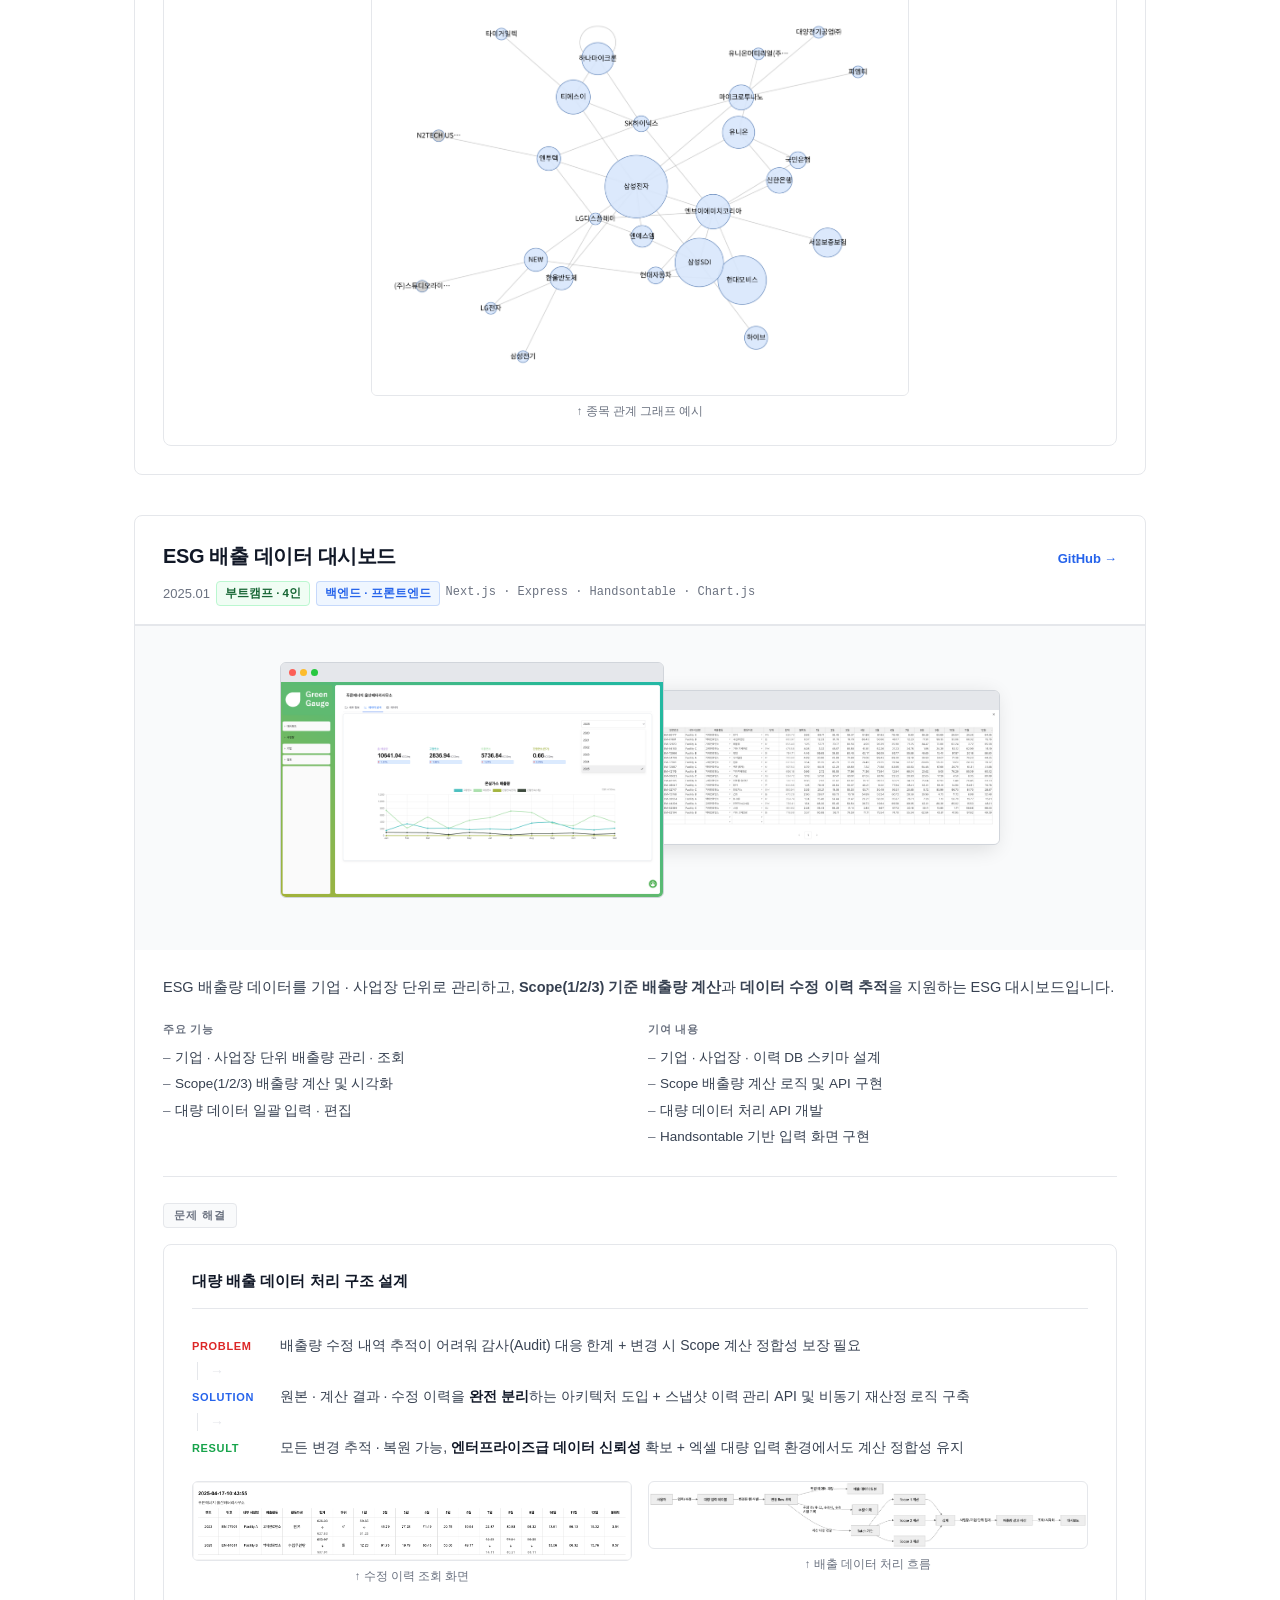
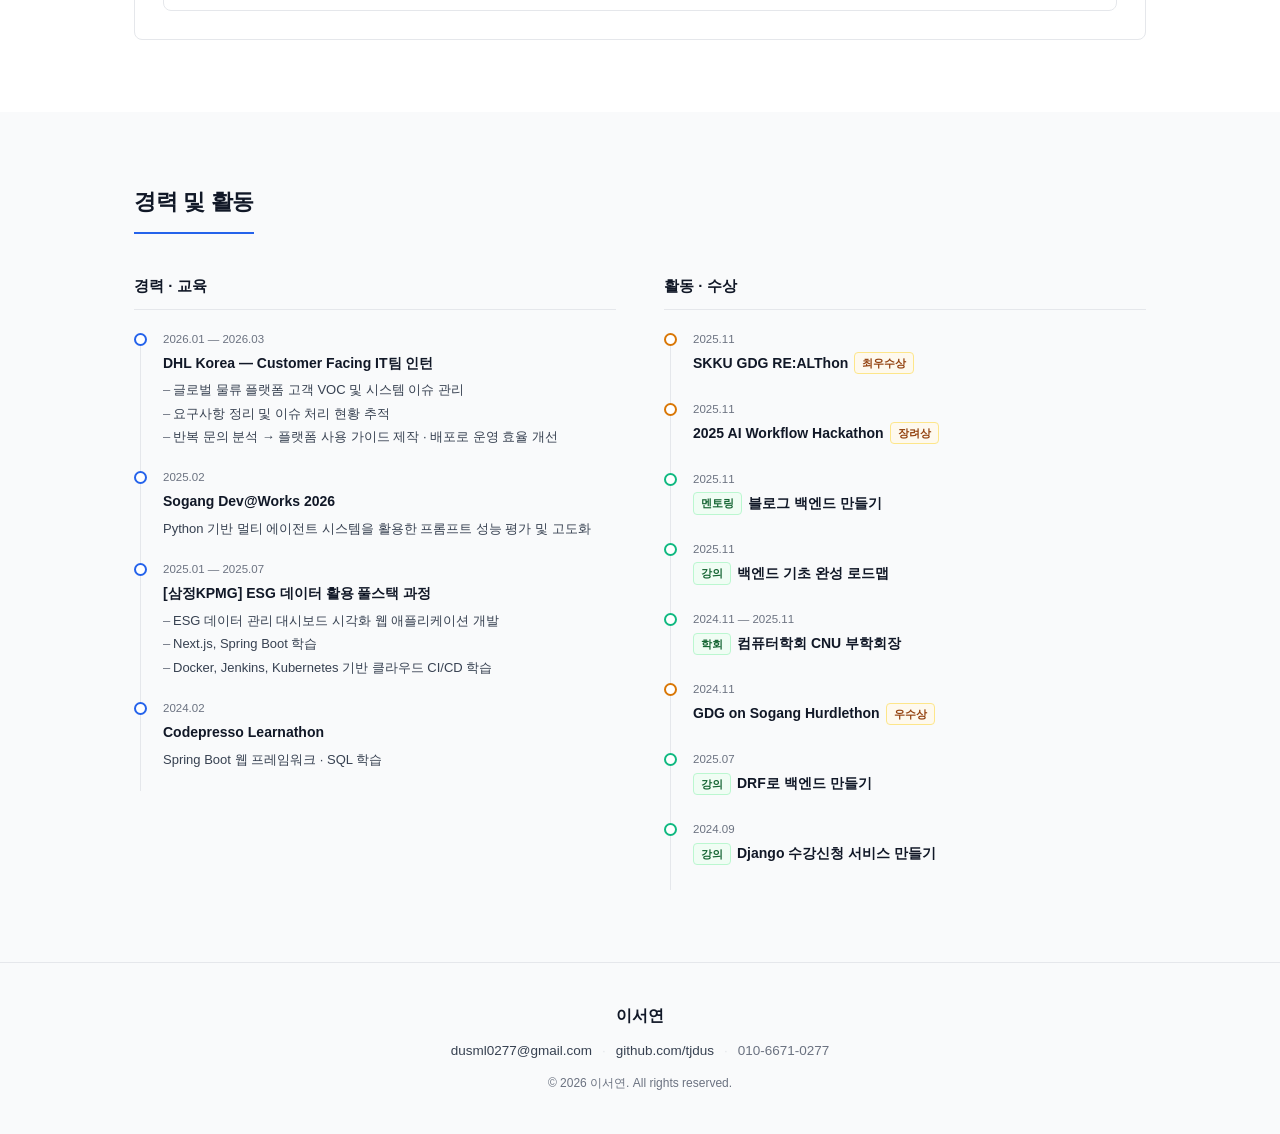
==== commit a42bfbb8: "redsign" ====
--- a/index.html
+++ b/index.html
@@ -3,820 +3,630 @@
   <head>
     <meta charset="UTF-8" />
     <meta name="viewport" content="width=device-width, initial-scale=1.0" />
-    <title>이서연 포트폴리오</title>
+    <title>이서연 | 백엔드 개발자 포트폴리오</title>
+    <meta name="description" content="백엔드 개발자 이서연의 포트폴리오. 실제 운영 중인 서비스, 데이터 파이프라인, 문제 해결 경험을 소개합니다." />
     <link rel="stylesheet" href="styles.css" />
   </head>
   <body>
-    <!-- SVG symbols (hidden) for reusable icons -->
-    <svg
-      aria-hidden="true"
-      style="position: absolute; width: 0; height: 0; overflow: hidden"
-      focusable="false"
-    >
-      <symbol id="icon-chevron-down" viewBox="0 0 24 24">
-        <polygon points="12,18.9282 4,5.0718 20,5.0718" fill="currentColor" />
-      </symbol>
-      <symbol id="icon-chevron-up" viewBox="0 0 24 24">
-        <polygon points="12,5.0718 4,18.9282 20,18.9282" fill="currentColor" />
-      </symbol>
-    </svg>
     <!-- 네비게이션 -->
     <nav class="nav" id="nav">
       <div class="nav-container">
-        <div class="nav-brand">Portfolio</div>
-        <ul class="nav-menu">
+        <a href="#hero" class="nav-brand">이서연</a>
+        <button class="nav-toggle" id="navToggle" aria-label="메뉴 열기">
+          <span></span><span></span><span></span>
+        </button>
+        <ul class="nav-menu" id="navMenu">
           <li><a href="#about">소개</a></li>
+          <li><a href="#skills">기술</a></li>
           <li><a href="#projects">프로젝트</a></li>
+          <li><a href="#experience">경력</a></li>
         </ul>
       </div>
     </nav>
 
-    <main class="container">
-      <!-- 소개 섹션 -->
-      <section id="about" class="section">
-        <h2 class="section-title">소개</h2>
-        <div class="profile-header">
-          <div class="profile-photo-area">
-            <div class="profile-photo-placeholder">
-              <img src="img/사진.jpg" alt="이서연" />
-            </div>
-          </div>
-          <div class="profile-info">
-            <h1 class="profile-name">이서연</h1>
-            <ul class="profile-contacts">
-              <li>
-                <a href="mailto:dusml0277@gmail.com">dusml0277@gmail.com</a>
-              </li>
-              <li>
-                <a href="https://github.com/tjdus" target="_blank"
-                  >github.com/tjdus</a
-                >
-              </li>
-              <li>010-6671-0277</li>
+    <!-- 히어로 섹션 -->
+    <section id="hero" class="hero">
+      <div class="hero-container">
+        <div class="hero-text" data-reveal>
+          <p class="hero-greeting">안녕하세요,</p>
+          <h1 class="hero-name">이서연입니다</h1>
+          <p class="hero-role">백엔드 · 풀스택 개발자</p>
+          <p class="hero-desc">
+            실제로 운영되는 서비스를 직접 만들고,<br />
+            데이터 파이프라인을 설계합니다.<br />
+            문제를 정의하고 구조적으로 해결하는 것을 좋아합니다.
+          </p>
+          <div class="hero-links">
+            <a href="mailto:dusml0277@gmail.com" class="btn btn-primary">이메일 보내기</a>
+            <a href="https://github.com/tjdus" target="_blank" class="btn btn-outline">GitHub</a>
+          </div>
+          <div class="hero-stats">
+            <div class="stat">
+              <span class="stat-num">3</span>
+              <span class="stat-label">해커톤 수상</span>
+            </div>
+            <div class="stat-divider"></div>
+            <div class="stat">
+              <span class="stat-num">2</span>
+              <span class="stat-label">운영 중인 서비스</span>
+            </div>
+            <div class="stat-divider"></div>
+            <div class="stat">
+              <span class="stat-num">100+</span>
+              <span class="stat-label">실제 사용 유저</span>
+            </div>
+            <div class="stat-divider"></div>
+            <div class="stat">
+              <span class="stat-num">5+</span>
+              <span class="stat-label">강의 · 멘토링</span>
+            </div>
+          </div>
+        </div>
+        <div class="hero-photo" data-reveal>
+          <div class="hero-photo-ring">
+            <img src="img/사진.jpg" alt="이서연" />
+          </div>
+          <div class="hero-photo-bg"></div>
+        </div>
+      </div>
+    </section>
+
+    <!-- 소개 섹션 -->
+    <section id="about" class="section">
+      <div class="container">
+        <h2 class="section-title" data-reveal>소개</h2>
+        <div class="about-grid" data-reveal>
+          <div class="about-block">
+            <div class="about-block-icon">
+              <svg width="20" height="20" viewBox="0 0 24 24" fill="none" stroke="currentColor" stroke-width="1.5" stroke-linecap="round" stroke-linejoin="round"><path d="M22 10v6M2 10l10-5 10 5-10 5-10-5z"/><path d="M6 12v5c3.33 1.67 8.67 1.67 12 0v-5"/></svg>
+            </div>
+            <h4 class="about-block-title">학력</h4>
+            <p class="about-block-main">서강대학교 컴퓨터공학과</p>
+            <p class="about-block-sub">2022.02 — 2026.08 졸업예정</p>
+          </div>
+          <div class="about-block">
+            <div class="about-block-icon">
+              <svg width="20" height="20" viewBox="0 0 24 24" fill="none" stroke="currentColor" stroke-width="1.5" stroke-linecap="round" stroke-linejoin="round"><rect x="2" y="7" width="20" height="14" rx="2"/><path d="M16 7V5a2 2 0 0 0-2-2h-4a2 2 0 0 0-2 2v2"/><line x1="12" y1="12" x2="12" y2="12.01"/></svg>
+            </div>
+            <h4 class="about-block-title">경력</h4>
+            <p class="about-block-main">DHL Korea</p>
+            <p class="about-block-sub">Customer Facing IT팀 인턴 · 2026.01 — 2026.03</p>
+          </div>
+          <div class="about-block">
+            <div class="about-block-icon">
+              <svg width="20" height="20" viewBox="0 0 24 24" fill="none" stroke="currentColor" stroke-width="1.5" stroke-linecap="round" stroke-linejoin="round"><path d="M6 9H4.5a2.5 2.5 0 0 1 0-5H6"/><path d="M18 9h1.5a2.5 2.5 0 0 0 0-5H18"/><path d="M4 22h16"/><path d="M10 14.66V17c0 .55-.47.98-.97 1.21C7.85 18.75 7 20.24 7 22"/><path d="M14 14.66V17c0 .55.47.98.97 1.21C16.15 18.75 17 20.24 17 22"/><path d="M18 2H6v7a6 6 0 0 0 12 0V2z"/></svg>
+            </div>
+            <h4 class="about-block-title">수상</h4>
+            <ul class="about-block-list">
+              <li>SKKU GDG RE:ALThon <em>최우수상</em></li>
+              <li>2025 AI Workflow Hackathon <em>장려상</em></li>
+              <li>GDG on Sogang Hurdlethon <em>우수상</em></li>
             </ul>
           </div>
+          <div class="about-block">
+            <div class="about-block-icon">
+              <svg width="20" height="20" viewBox="0 0 24 24" fill="none" stroke="currentColor" stroke-width="1.5" stroke-linecap="round" stroke-linejoin="round"><path d="M14 2H6a2 2 0 0 0-2 2v16a2 2 0 0 0 2 2h12a2 2 0 0 0 2-2V8z"/><polyline points="14 2 14 8 20 8"/><line x1="9" y1="13" x2="15" y2="13"/><line x1="9" y1="17" x2="12" y2="17"/></svg>
+            </div>
+            <h4 class="about-block-title">자격증</h4>
+            <ul class="about-block-list">
+              <li>정보처리기사 <em>2025.09</em></li>
+              <li>SQLD <em>2024.06</em></li>
+              <li>TOPCIT 수준 4 <em>2025.11</em></li>
+            </ul>
+          </div>
         </div>
-
-        <!-- 경력 / 수상 / 활동 -->
-        <div class="profile-extra-grid">
-          <div class="profile-extra-block">
-            <h4 class="profile-extra-title">학력</h4>
-            <ul class="profile-extra-list">
-              <li>
-                <span class="extra-name">서강대학교 컴퓨터공학과</span>
-                <span class="extra-meta">2022.02 — 2026.08 졸업예정</span>
-              </li>
-            </ul>
-          </div>
-          <div class="profile-extra-block">
-            <h4 class="profile-extra-title">자격증</h4>
-            <ul class="profile-extra-list">
-              <li>
-                <span class="extra-name">정보처리기사</span>
-                <span class="extra-meta">한국산업인력공단 · 2025.09</span>
-              </li>
-              <li>
-                <span class="extra-name">SQLD</span>
-                <span class="extra-meta">한국데이터산업진흥원 · 2024.06</span>
-              </li>
-              <li>
-                <span class="extra-name">TOPCIT 수준 4</span>
-                <span class="extra-meta">정보통신기획평가원 · 2025.11</span>
-              </li>
-            </ul>
-          </div>
-          <div class="profile-extra-block">
-            <h4 class="profile-extra-title">경력</h4>
-            <ul class="profile-extra-list">
-              <li>
-                <span class="extra-name"
-                  >DHL Korea — Customer Facing IT팀 인턴</span
-                >
-                <span class="extra-meta">2026.01 — 2026.03</span>
-              </li>
-              <li style="display: block; margin-top: 2px">
-                <span class="extra-desc"
-                  >글로벌 물류 플랫폼 운영 중 <strong>고객 VOC 및 시스템 이슈 관리</strong>
-                  <br />
-                  <strong>요구사항 정리 및 이슈 처리 현황 추적</strong>
-                  <br />
-                  반복 문의 분석을 통한 플랫폼 사용 가이드 제작·배포로 운영 대응
-                  효율 개선</span
-                >
-              </li>
-            </ul>
-          </div>
-          <div class="profile-extra-block">
-            <h4 class="profile-extra-title">수상</h4>
-            <ul class="profile-extra-list">
-              <li>
-                <span class="extra-name">SKKU GDG RE:ALThon</span>
-                <span class="extra-meta">최우수상 · 2025.11</span>
-              </li>
-              <li>
-                <span class="extra-name">2025 AI Workflow Hackathon</span>
-                <span class="extra-meta">장려상 · 2025.11</span>
-              </li>
-              <li>
-                <span class="extra-name">GDG on Sogang Hurdlethon</span>
-                <span class="extra-meta">우수상 · 2024.11</span>
-              </li>
-            </ul>
-          </div>
-          <div class="profile-extra-block">
-            <h4 class="profile-extra-title">활동</h4>
-            <ul class="profile-extra-list">
-              <li>
-                <div class="extra-tag-wrap">
-                  <span class="extra-tag">멘토링</span
-                  ><span class="extra-name">블로그 백엔드 만들기</span>
-                </div>
-                <span class="extra-meta">2025.11</span>
-              </li>
-              <li>
-                <div class="extra-tag-wrap">
-                  <span class="extra-tag">강의</span
-                  ><span class="extra-name">백엔드 기초 완성 로드맵</span>
-                </div>
-                <span class="extra-meta">2025.11</span>
-              </li>
-              <li>
-                <div class="extra-tag-wrap">
-                  <span class="extra-tag">강의</span
-                  ><span class="extra-name">DRF로 백엔드 만들기</span>
-                </div>
-                <span class="extra-meta">2025.07</span>
-              </li>
-              <li>
-                <div class="extra-tag-wrap">
-                  <span class="extra-tag">강의</span
-                  ><span class="extra-name">Django 수강신청 서비스 만들기</span>
-                </div>
-                <span class="extra-meta">2024.09</span>
-              </li>
-              <li>
-                <div class="extra-tag-wrap">
-                  <span class="extra-tag">학회</span
-                  ><span class="extra-name">컴퓨터학회 CNU 부학회장</span>
-                </div>
-                <span class="extra-meta">2024.11 — 2025.11</span>
-              </li>
-            </ul>
-          </div>
-          <div class="profile-extra-block">
-            <h4 class="profile-extra-title">교육</h4>
-            <ul class="profile-extra-list">
-              <li>
-                <span class="extra-name">Sogang Dev@Works 2026</span>
-                <span class="extra-meta">2025.02</span>
-                <span class="extra-desc">
-                  <strong>Python 기반 멀티 에이전트 시스템</strong>을 활용한 프롬프트 성능 평가
-                  및 고도화
-                </span>
-              </li>
-
-              <li>
-                <span class="extra-name"
-                  >[삼정KPMG] ESG 데이터 활용 풀스택 과정</span
-                >
-                <span class="extra-meta">2025.01 — 2025.07</span>
-                <span class="extra-desc"
-                  ><strong>ESG 데이터 관리 대시보드 시각화 웹 애플리케이션 개발</strong>
-                  <br />
-                  <strong>Next.js, Spring Boot</strong> 학습 · <strong>Docker, Jenkins, Kubernetes</strong> 기반
-                  클라우드 CI/CD 학습</span
-                >
-              </li>
-              <li>
-                <span class="extra-name">Codepresso Learnathon</span>
-                <span class="extra-meta">2024.02</span>
-                <span class="extra-desc"
-                  >Spring Boot 웹 프레임워크 · SQL 학습</span
-                >
-              </li>
-            </ul>
+      </div>
+    </section>
+
+    <!-- 기술 스택 섹션 -->
+    <section id="skills" class="section section-alt">
+      <div class="container">
+        <h2 class="section-title" data-reveal>기술 스택</h2>
+        <div class="skills-grid" data-reveal>
+          <div class="skill-group">
+            <h4 class="skill-group-title">Backend</h4>
+            <div class="skill-tags">
+              <span class="skill-tag skill-tag-primary">Spring Boot</span>
+              <span class="skill-tag skill-tag-primary">FastAPI</span>
+              <span class="skill-tag">Django / DRF</span>
+              <span class="skill-tag">Node.js / Express</span>
+            </div>
+          </div>
+          <div class="skill-group">
+            <h4 class="skill-group-title">Frontend</h4>
+            <div class="skill-tags">
+              <span class="skill-tag skill-tag-primary">Next.js</span>
+              <span class="skill-tag">React</span>
+              <span class="skill-tag">TypeScript</span>
+            </div>
+          </div>
+          <div class="skill-group">
+            <h4 class="skill-group-title">Database</h4>
+            <div class="skill-tags">
+              <span class="skill-tag skill-tag-primary">PostgreSQL</span>
+              <span class="skill-tag">MySQL</span>
+              <span class="skill-tag">Redis</span>
+            </div>
+          </div>
+          <div class="skill-group">
+            <h4 class="skill-group-title">DevOps / Infra</h4>
+            <div class="skill-tags">
+              <span class="skill-tag skill-tag-primary">Docker</span>
+              <span class="skill-tag skill-tag-primary">GitHub Actions</span>
+              <span class="skill-tag">Kubernetes</span>
+              <span class="skill-tag">Jenkins</span>
+            </div>
+          </div>
+          <div class="skill-group">
+            <h4 class="skill-group-title">Data / AI</h4>
+            <div class="skill-tags">
+              <span class="skill-tag skill-tag-primary">Kafka</span>
+              <span class="skill-tag skill-tag-primary">RabbitMQ</span>
+              <span class="skill-tag">Python</span>
+              <span class="skill-tag">GNN</span>
+            </div>
           </div>
         </div>
-      </section>
-
-      <!-- 프로젝트 섹션 -->
-      <section id="projects" class="section">
-        <h2 class="section-title">프로젝트</h2>
-        <div class="cards-container">
-          <!-- 프로젝트 1 -->
-          <article class="card">
-            <div class="card-header">
-              <div class="card-title-row">
-                <h3 class="card-title">학회 관리 플랫폼 CNU&U</h3>
-                <div class="card-link">
-                  <a href="https://cnu-nu.com" target="_blank"
-                    >서비스 바로가기</a
-                  >
-                </div>
-              </div>
-              <div class="card-meta">
-                <span class="card-date">2026.1–2026.2</span>
-                <span class="card-meta-divider">·</span>
-                <span class="card-badge">1인 개발</span>
-                <span class="card-meta-divider">·</span>
-                <span class="card-meta-item">백엔드/프론트엔드</span>
-                <span class="card-meta-divider">·</span>
-                <span class="card-meta-item"
-                  >Spring Boot · Next.js · PostgreSQL</span
-                >
-              </div>
-            </div>
-
-            <div class="card-body">
-              <div class="project-layout">
-                <div class="project-info">
-                  <div class="card-section">
-                    <h4 class="subsection-title">프로젝트 개요</h4>
-                    <p class="desc-lead">
-                      노션, 구글폼, 디스코드 등에 분산되어 있던 학회 운영
-                      데이터를 통합하고,
-                      <br />
-                      <strong>모집·신청·활동 관리를 하나의 서비스로 통합</strong>한 학회 관리 웹
-                      서비스입니다.
-                    </p>
-                  </div>
-                  <div class="card-section">
-                    <h4 class="subsection-title">주요 기능</h4>
-                    <ul class="bullet-list">
+      </div>
+    </section>
+
+    <!-- 프로젝트 섹션 -->
+    <section id="projects" class="section">
+      <div class="container">
+        <h2 class="section-title" data-reveal>프로젝트</h2>
+        <div class="projects-list">
+
+          <!-- 프로젝트 1: CNU&U -->
+          <div class="project-card" data-reveal>
+            <div class="project-card-header">
+              <div class="project-title-row">
+                <h3 class="project-title">학회 관리 플랫폼 <span class="project-name-accent">CNU&amp;U</span></h3>
+                <a href="https://cnu-nu.com" target="_blank" class="project-link-btn">
+                  서비스 바로가기 <span>→</span>
+                </a>
+              </div>
+              <div class="project-meta-row">
+                <span class="project-date">2026.01 – 2026.02</span>
+                <span class="project-badge badge-solo">1인 개발</span>
+                <span class="project-badge badge-role">백엔드 · 프론트엔드</span>
+                <span class="project-stack">Spring Boot · Next.js · PostgreSQL · Docker · GitHub Actions</span>
+              </div>
+            </div>
+
+            <div class="project-screenshots-banner">
+              <div class="screenshots-desktop-pair">
+                <div class="device desktop">
+                  <div class="top-bar"><span></span><span></span><span></span></div>
+                  <div class="screen"><img src="img/recruiting.png" alt="모집 공고 화면" /></div>
+                </div>
+                <div class="device desktop ss-offset">
+                  <div class="top-bar"><span></span><span></span><span></span></div>
+                  <div class="screen"><img src="img/calendar.png" alt="활동 관리 화면" /></div>
+                </div>
+              </div>
+            </div>
+
+            <div class="project-body">
+              <div class="project-overview-text">
+                <p class="project-lead">
+                  노션, 구글폼, 디스코드 등에 분산되어 있던 학회 운영 데이터를 통합하고,
+                  <strong>모집 · 신청 · 활동 관리를 하나의 서비스로 통합</strong>한 학회 관리 웹 서비스입니다.
+                </p>
+                <div class="project-feature-grid">
+                  <div>
+                    <h5 class="feature-title">주요 기능</h5>
+                    <ul class="feature-list">
                       <li>학회원 관리 및 학기별 활동 관리</li>
                       <li>모집 공고 및 신청 관리</li>
-                      <li>신청 응답 통계 및 관리 기능</li>
-                      <li>활동 회차별 출석 관리 및 수료 여부 확인</li>
+                      <li>신청 응답 통계 및 관리</li>
+                      <li>회차별 출석 관리 및 수료 확인</li>
                     </ul>
                   </div>
-                  <div class="card-section">
-                    <h4 class="subsection-title">기여 내용</h4>
-                    <ul class="bullet-list">
-                      <li>
-                        학회원·활동·신청·모집 데이터를 관리하는 DB 스키마 설계
-                      </li>
-                      <li>
-                        모집, 신청, 활동 관리 기능을 포함한 전체 서비스 개발
-                      </li>
-                      <li>회차별 출석 관리 및 활동 수료 여부 확인 기능 구현</li>
-                      <li>신청 응답 통계 및 관리 기능 구현</li>
-                      <li>실제 학회 운영에 서비스 적용 및 운영</li>
+                  <div>
+                    <h5 class="feature-title">기여 내용</h5>
+                    <ul class="feature-list">
+                      <li>전체 DB 스키마 설계</li>
+                      <li>모집 · 신청 · 활동 관리 API 개발</li>
+                      <li>회차별 출석 · 수료 기능 구현</li>
+                      <li>실제 학회 운영에 적용 및 운영 중</li>
                     </ul>
                   </div>
                 </div>
-
-                <div>
-                  <div
-                    class="device desktop"
-                    style="width: 60%; margin: 0 auto"
-                  >
-                    <div class="top-bar">
-                      <span></span><span></span><span></span>
-                    </div>
-                    <div class="screen">
-                      <img src="img/recruiting.png" />
-                    </div>
-                  </div>
-                </div>
-              </div>
-            </div>
-          </article>
-          <article class="card card-challenges">
-            <div class="challenges-header">문제 해결</div>
-            <div class="card-section">
-              <h4 class="challenge-title">학회 운영 데이터 통합</h4>
-
-              <h5 class="problem-subtitle">문제</h5>
-              <ul class="problem-list">
-                <li>
-                  노션, 구글 폼 등 여러 플랫폼에 분산된 데이터로 인한 운영
-                  비효율
-                </li>
-              </ul>
-
-              <h5 class="problem-subtitle">해결 방법</h5>
-              <ul class="problem-list">
-                <li>
-                  회원·모집·신청·활동 데이터를 유기적으로 연결하는 통합 DB
-                  스키마 설계
-                </li>
-                <li>
-                  모집 공고부터 수료 처리까지의 전체 워크플로우를 웹 서비스로
-                  구현
-                </li>
-              </ul>
-
-              <h5 class="problem-subtitle">결과</h5>
-              <ul class="problem-list">
-                <li>
-                  수작업으로 진행되던 반복 업무를 제거해 <strong>데이터 정합성 확보</strong>
-                </li>
-                <li>
-                  실제 학회 운영에 도입되어 매 학기 100명 이상의 회원 관리에
-                  활용 중
-                </li>
-              </ul>
-
-              <div class="device desktop" style="width: 60%; margin: 0 auto">
-                <div class="top-bar">
-                  <span></span><span></span><span></span>
-                </div>
-                <div class="screen">
-                  <img src="img/calendar.png" />
-                </div>
-              </div>
-              <p
-                class="diagram-caption"
-                style="text-align: center; margin-top: 8px"
-              >
-                <svg
-                  class="icon icon-chev icon-chev-up"
-                  aria-hidden="true"
-                  width="14"
-                  height="14"
-                  focusable="false"
-                >
-                  <use href="#icon-chevron-up"></use>
-                </svg>
-                활동 관리 및 출석 확인 화면
-              </p>
-            </div>
-
-            <div class="card-section">
-              <h4 class="challenge-title">서비스 운영을 위한 배포 자동화</h4>
-
-              <h5 class="problem-subtitle">문제</h5>
-              <ul class="problem-list">
-                <li>
-                  잦은 기능 업데이트와 피드백 반영 과정에서 수동 배포로 인한
-                  리소스 낭비 발생
-                </li>
-              </ul>
-
-              <h5 class="problem-subtitle">해결 방법</h5>
-              <ul class="problem-list">
-                <li>
-                  <strong>Docker를 활용한 일관된 실행 환경 구축</strong> 및 GitHub Actions 기반
-                  자동화 파이프라인 설계
-                </li>
-              </ul>
-
-              <h5 class="problem-subtitle">결과</h5>
-              <ul class="problem-list">
-                <li>
-                  메인 브랜치 푸시 시 자동 빌드 및 무중단 배포가 이루어져 개발
-                  사이클 가속화
-                </li>
-              </ul>
-            </div>
-            <div style="align-items: center; display: flex">
-              <div class="diagram-caption-container">
-                <img
-                  src="img/cicd_pipeline.drawio.png"
-                  alt="수정 이력 다이어그램"
-                  style="width: 60%"
-                  class="diagram-img"
-                />
-
-                <p class="diagram-caption">
-                  <svg
-                    class="icon icon-chev icon-chev-up"
-                    aria-hidden="true"
-                    width="14"
-                    height="14"
-                    focusable="false"
-                  >
-                    <use href="#icon-chevron-up"></use>
-                  </svg>
-                  CI/CD 파이프라인
+              </div>
+
+              <div class="challenges-section">
+                <div class="challenges-label">문제 해결</div>
+                <div class="challenge-cards">
+                  <div class="challenge-card">
+                    <h5 class="challenge-title">학회 운영 데이터 통합</h5>
+                    <div class="psr-row">
+                      <div class="psr-block psr-problem">
+                        <div class="psr-badge">Problem</div>
+                        <p>노션 · 구글폼 등 여러 플랫폼에 분산된 데이터로 인한 운영 비효율</p>
+                      </div>
+                      <div class="psr-arrow">→</div>
+                      <div class="psr-block psr-solution">
+                        <div class="psr-badge">Solution</div>
+                        <p>회원 · 모집 · 신청 · 활동 데이터를 유기적으로 연결하는 통합 DB 스키마 설계 및 전체 워크플로우 구현</p>
+                      </div>
+                      <div class="psr-arrow">→</div>
+                      <div class="psr-block psr-result">
+                        <div class="psr-badge">Result</div>
+                        <p>수작업 반복 업무 제거로 <strong>데이터 정합성 확보</strong>, 매 학기 <strong>100명 이상</strong> 회원 관리에 활용 중</p>
+                      </div>
+                    </div>
+                  </div>
+                  <div class="challenge-card">
+                    <h5 class="challenge-title">서비스 운영을 위한 배포 자동화</h5>
+                    <div class="psr-row">
+                      <div class="psr-block psr-problem">
+                        <div class="psr-badge">Problem</div>
+                        <p>잦은 기능 업데이트와 피드백 반영 과정에서 수동 배포로 인한 리소스 낭비</p>
+                      </div>
+                      <div class="psr-arrow">→</div>
+                      <div class="psr-block psr-solution">
+                        <div class="psr-badge">Solution</div>
+                        <p><strong>Docker</strong> 기반 실행 환경 통일 + <strong>GitHub Actions</strong> CI/CD 파이프라인 구축으로 자동화</p>
+                      </div>
+                      <div class="psr-arrow">→</div>
+                      <div class="psr-block psr-result">
+                        <div class="psr-badge">Result</div>
+                        <p>메인 브랜치 푸시 시 자동 빌드 · 무중단 배포, <strong>개발 사이클 대폭 가속</strong></p>
+                      </div>
+                    </div>
+                    <div class="challenge-img-wrap">
+                      <img src="img/cicd_pipeline.drawio.png" alt="CI/CD 파이프라인" class="challenge-diagram" />
+                      <p class="diagram-caption">↑ CI/CD 파이프라인 구성도</p>
+                    </div>
+                  </div>
+                </div>
+              </div>
+            </div>
+          </div>
+
+          <!-- 프로젝트 2: UPssue -->
+          <div class="project-card" data-reveal>
+            <div class="project-card-header">
+              <div class="project-title-row">
+                <h3 class="project-title">하루 5분 주식 리포트 <span class="project-name-accent">UPssue</span></h3>
+                <a href="https://github.com/catch-thema/UPssue" target="_blank" class="project-link-btn">
+                  GitHub <span>→</span>
+                </a>
+              </div>
+              <div class="project-meta-row">
+                <span class="project-date">2025.10 – 2025.12</span>
+                <span class="project-badge badge-team">산학 프로젝트 · 5인</span>
+                <span class="project-badge badge-role">백엔드 · 프론트엔드</span>
+                <span class="project-stack">FastAPI · Kafka · RabbitMQ · GNN · Python</span>
+              </div>
+            </div>
+
+            <div class="project-screenshots-banner">
+              <div class="screenshots-mobile-pair">
+                <div class="device mobile">
+                  <div class="screen">
+                    <img src="img/pj1_img_1.png" alt="모바일 화면" />
+                    <img src="img/pj1_img_2.png" alt="모바일 화면" />
+                  </div>
+                </div>
+                <div class="device mobile ss-offset">
+                  <div class="screen">
+                    <img src="img/pj1_img_3.png" alt="모바일 화면" />
+                    <img src="img/pj1_img_4.png" alt="모바일 화면" />
+                  </div>
+                </div>
+              </div>
+            </div>
+
+            <div class="project-body">
+              <div class="project-overview-text">
+                <p class="project-lead">
+                  급등 · 급락 종목의 변동 원인을 뉴스와 데이터로 분석해
+                  <strong>근거 중심 AI 리포트를 자동 생성</strong>하는 서비스입니다.
                 </p>
-              </div>
-            </div>
-          </article>
-          <!-- 프로젝트 1 -->
-          <article class="card">
-            <div class="card-header">
-              <div class="card-title-row">
-                <h3 class="card-title">하루 5분 주식 리포트 UPssue</h3>
-                <div class="card-link">
-                  <a
-                    href="https://github.com/catch-thema/UPssue"
-                    target="_blank"
-                    >GitHub 저장소</a
-                  >
-                </div>
-              </div>
-              <div class="card-meta">
-                <span class="card-date">2025.10–2025.12</span>
-                <span class="card-meta-divider">·</span>
-                <span class="card-badge">산학 프로젝트</span>
-                <span class="card-meta-divider">·</span>
-                <span class="card-meta-item">5명</span>
-                <span class="card-meta-divider">·</span>
-                <span class="card-meta-item">백엔드/프론트엔드</span>
-                <span class="card-meta-divider">·</span>
-                <span class="card-meta-item">FastAPI · Kafka · RabbitMQ</span>
-              </div>
-            </div>
-
-            <div class="card-body">
-              <div class="project-layout">
-                <div class="project-info">
-                  <div class="card-section">
-                    <h4 class="subsection-title">프로젝트 개요</h4>
-                    <p class="desc-lead">
-                      UPssue는 주식 시장에서 급등·급락한 종목의 변동 원인을
-                      <br />
-                      뉴스와 데이터를 기반으로 분석해 근거 중심 AI 리포트를 자동
-                      생성하는 서비스입니다.
-                    </p>
-                  </div>
-                  <div class="card-section">
-                    <h4 class="subsection-title">주요 기능</h4>
-                    <ul class="bullet-list">
-                      <li>
-                        급등·급락 종목의 상승·하락 원인을 뉴스 근거 기반으로
-                        자동 분석
-                      </li>
-                      <li>
-                        테마 내 관련 종목의 상승 가능성 예측 및 종목 간 관계를
-                        고려한 파급력 분석
-                      </li>
-                      <li>매일 주요 경제 뉴스와 핵심 이슈 요약 리포트 제공</li>
+                <div class="project-feature-grid">
+                  <div>
+                    <h5 class="feature-title">주요 기능</h5>
+                    <ul class="feature-list">
+                      <li>급등 · 급락 원인 뉴스 근거 기반 자동 분석</li>
+                      <li>GNN 기반 관련 종목 파급력 예측</li>
+                      <li>매일 핵심 경제 이슈 요약 리포트</li>
                     </ul>
                   </div>
-                  <div class="card-section">
-                    <h4 class="subsection-title">기여 내용</h4>
-                    <ul class="bullet-list">
-                      <li>
-                        대용량 뉴스 수집·가공·분석·리포트 생성 흐름을
-                        파이프라인으로 설계 및 구현
-                      </li>
-                      <li>
-                        사업보고서 데이터를 활용해 종목 간 관계 그래프를
-                        구성하고 관계 정보를 반영
-                      </li>
-                      <li>
-                        일별 증시 요약 리포트 생성 흐름 설계 및 자동화 구현
-                      </li>
+                  <div>
+                    <h5 class="feature-title">기여 내용</h5>
+                    <ul class="feature-list">
+                      <li>대용량 뉴스 처리 파이프라인 설계 · 구현</li>
+                      <li>사업보고서 기반 종목 관계 그래프 구성</li>
+                      <li>일별 증시 요약 리포트 생성 자동화</li>
                     </ul>
                   </div>
                 </div>
-
-                <div class="project-media-2col">
-                  <div class="device mobile">
-                    <div class="screen">
-                      <img src="img/pj1_img_3.png" alt="모바일 화면" />
-                      <img src="img/pj1_img_4.png" alt="모바일 화면" />
-                    </div>
-                  </div>
-                  <div class="device mobile">
-                    <div class="screen">
-                      <img src="img/pj1_img_1.png" alt="모바일 화면" />
-                      <img src="img/pj1_img_2.png" alt="모바일 화면" />
-                    </div>
-                  </div>
-                </div>
-              </div>
-            </div>
-          </article>
-          <article class="card card-challenges">
-            <div class="challenges-header">문제 해결</div>
-            <div class="card-section">
-              <h4 class="challenge-title">
-                데이터 트래픽 증가로 인한 지연과 안정성 한계
-              </h4>
-
-              <h5 class="problem-subtitle">문제</h5>
-              <ul class="problem-list">
-                <li>
-                  대량 뉴스 데이터 처리 시 순차적 파이프라인 구조로 인한 심각한
-                  병목 현상 발생
-                </li>
-                <li>
-                  파이프라인 중간 단계 오류 시 실패 지점 추적 및 부분 재처리가
-                  불가능해 비효율 촉발
-                </li>
-              </ul>
-
-              <h5 class="problem-subtitle">해결 방법</h5>
-              <ul class="problem-list">
-                <li>
-                  <strong>메시지 큐(<em>Kafka, RabbitMQ</em>)를 도입</strong>해 크롤링, 분석, 임베딩 등 각
-                  작업 단계를 독립적으로 분리
-                </li>
-                <li>
-                  단계별 메시지 큐와 토픽을 정의하여 안정적인 비동기 스트리밍
-                  아키텍처 구축
-                </li>
-              </ul>
-
-              <h5 class="problem-subtitle">결과</h5>
-              <ul class="problem-list">
-                <li>
-                  시스템 부하가 심한 분석 작업만 개별적으로 서버를 늘려 유연하게
-                  대응할 수 있게 됨
-                </li>
-                <li>
-                  전체 과정을 다시 실행할 필요 없이, 오류가 발생한 단계의
-                  데이터만 재처리 가능해짐
-                </li>
-              </ul>
-
-              <div class="row">
-                <div
-                  class="col-12"
-                  style="
-                    display: flex;
-                    justify-content: center;
-                    align-items: center;
-                    flex-direction: column;
-                    margin-top: 12px;
-                  "
-                >
-                  <img
-                    src="img/pipeline_img.png"
-                    alt="파이프라인 다이어그램"
-                    class="pipeline-img"
-                    style="width: 80%"
-                  />
-                  <p class="pipeline-caption">
-                    <svg
-                      class="icon icon-chev icon-chev-up"
-                      aria-hidden="true"
-                      width="14"
-                      height="14"
-                      focusable="false"
-                    >
-                      <use href="#icon-chevron-up"></use>
-                    </svg>
-                    메시지 큐 기반 비동기 처리 아키텍처
-                  </p>
-                </div>
-              </div>
-            </div>
-
-            <div class="card-section">
-              <div class="row">
-                <div class="col-6">
-                  <h4 class="challenge-title">파급력 예측 맥락 부족</h4>
-
-                  <h5 class="problem-subtitle">문제</h5>
-                  <ul class="problem-list">
-                    <li>
-                      거래량 등 단순 정량 지표만으로는 특정 종목의 이슈가 연관
-                      종목으로 <strong>전파되는 과정을 파악하기 어려움</strong>
-                    </li>
+              </div>
+
+              <div class="challenges-section">
+                <div class="challenges-label">문제 해결</div>
+                <div class="challenge-cards">
+                  <div class="challenge-card">
+                    <h5 class="challenge-title">데이터 트래픽 증가로 인한 병목 · 안정성 한계</h5>
+                    <div class="psr-row">
+                      <div class="psr-block psr-problem">
+                        <div class="psr-badge">Problem</div>
+                        <p>대량 뉴스 처리 시 순차 파이프라인 구조 병목 + 중간 오류 시 부분 재처리 불가</p>
+                      </div>
+                      <div class="psr-arrow">→</div>
+                      <div class="psr-block psr-solution">
+                        <div class="psr-badge">Solution</div>
+                        <p><strong>Kafka · RabbitMQ 메시지 큐</strong> 도입으로 크롤링 · 분석 · 임베딩 단계를 독립적으로 분리, 비동기 스트리밍 아키텍처 구축</p>
+                      </div>
+                      <div class="psr-arrow">→</div>
+                      <div class="psr-block psr-result">
+                        <div class="psr-badge">Result</div>
+                        <p>부하 단계만 선택적 스케일아웃 가능, <strong>오류 단계의 데이터만 재처리</strong> 가능해짐</p>
+                      </div>
+                    </div>
+                    <div class="challenge-img-wrap">
+                      <img src="img/pipeline_img.png" alt="파이프라인 아키텍처" class="challenge-diagram" style="width: 85%;" />
+                      <p class="diagram-caption">↑ 메시지 큐 기반 비동기 처리 아키텍처</p>
+                    </div>
+                  </div>
+                  <div class="challenge-card">
+                    <h5 class="challenge-title">파급력 예측 맥락 부족</h5>
+                    <div class="psr-row">
+                      <div class="psr-block psr-problem">
+                        <div class="psr-badge">Problem</div>
+                        <p>거래량 등 단순 정량 지표로는 특정 종목 이슈가 연관 종목으로 전파되는 과정 파악 어려움</p>
+                      </div>
+                      <div class="psr-arrow">→</div>
+                      <div class="psr-block psr-solution">
+                        <div class="psr-badge">Solution</div>
+                        <p>사업보고서 기반 기업 간 관계(계열사 · 공급망 등)를 연결한 <strong>GNN(그래프 신경망) 모델 구축</strong></p>
+                      </div>
+                      <div class="psr-arrow">→</div>
+                      <div class="psr-block psr-result">
+                        <div class="psr-badge">Result</div>
+                        <p>종목 변동 파급 원인을 관계 기반으로 제시, <strong>예측 결과의 논리적 설명력 향상</strong></p>
+                      </div>
+                    </div>
+                    <div class="challenge-img-wrap">
+                      <img src="img/target_subgraph.png" alt="종목 관계 그래프" class="challenge-diagram" style="width: 60%;" />
+                      <p class="diagram-caption">↑ 종목 관계 그래프 예시</p>
+                    </div>
+                  </div>
+                </div>
+              </div>
+            </div>
+          </div>
+
+          <!-- 프로젝트 3: ESG -->
+          <div class="project-card" data-reveal>
+            <div class="project-card-header">
+              <div class="project-title-row">
+                <h3 class="project-title">ESG 배출 데이터 대시보드</h3>
+                <a href="https://github.com/esg-bitcamp-team3/front" target="_blank" class="project-link-btn">
+                  GitHub <span>→</span>
+                </a>
+              </div>
+              <div class="project-meta-row">
+                <span class="project-date">2025.01</span>
+                <span class="project-badge badge-team">부트캠프 · 4인</span>
+                <span class="project-badge badge-role">백엔드 · 프론트엔드</span>
+                <span class="project-stack">Next.js · Express · Handsontable · Chart.js</span>
+              </div>
+            </div>
+
+            <div class="project-screenshots-banner">
+              <div class="screenshots-desktop-pair">
+                <div class="device desktop">
+                  <div class="top-bar"><span></span><span></span><span></span></div>
+                  <div class="screen"><img src="img/pj2_img_9.png" alt="ESG 대시보드" /></div>
+                </div>
+                <div class="device desktop ss-offset">
+                  <div class="top-bar"><span></span><span></span><span></span></div>
+                  <div class="screen"><img src="img/pj2_img_10.png" alt="ESG 데이터 입력" /></div>
+                </div>
+              </div>
+            </div>
+
+            <div class="project-body">
+              <div class="project-overview-text">
+                <p class="project-lead">
+                  ESG 배출량 데이터를 기업 · 사업장 단위로 관리하고,
+                  <strong>Scope(1/2/3) 기준 배출량 계산</strong>과 <strong>데이터 수정 이력 추적</strong>을 지원하는 ESG 대시보드입니다.
+                </p>
+                <div class="project-feature-grid">
+                  <div>
+                    <h5 class="feature-title">주요 기능</h5>
+                    <ul class="feature-list">
+                      <li>기업 · 사업장 단위 배출량 관리 · 조회</li>
+                      <li>Scope(1/2/3) 배출량 계산 및 시각화</li>
+                      <li>대량 데이터 일괄 입력 · 편집</li>
+                    </ul>
+                  </div>
+                  <div>
+                    <h5 class="feature-title">기여 내용</h5>
+                    <ul class="feature-list">
+                      <li>기업 · 사업장 · 이력 DB 스키마 설계</li>
+                      <li>Scope 배출량 계산 로직 및 API 구현</li>
+                      <li>대량 데이터 처리 API 개발</li>
+                      <li>Handsontable 기반 입력 화면 구현</li>
+                    </ul>
+                  </div>
+                </div>
+              </div>
+
+              <div class="challenges-section">
+                <div class="challenges-label">문제 해결</div>
+                <div class="challenge-cards">
+                  <div class="challenge-card">
+                    <h5 class="challenge-title">대량 배출 데이터 처리 구조 설계</h5>
+                    <div class="psr-row">
+                      <div class="psr-block psr-problem">
+                        <div class="psr-badge">Problem</div>
+                        <p>배출량 수정 내역 추적이 어려워 감사(Audit) 대응 한계 + 변경 시 Scope 계산 정합성 보장 필요</p>
+                      </div>
+                      <div class="psr-arrow">→</div>
+                      <div class="psr-block psr-solution">
+                        <div class="psr-badge">Solution</div>
+                        <p>원본 · 계산 결과 · 수정 이력을 <strong>완전 분리</strong>하는 아키텍처 도입 + 스냅샷 이력 관리 API 및 비동기 재산정 로직 구축</p>
+                      </div>
+                      <div class="psr-arrow">→</div>
+                      <div class="psr-block psr-result">
+                        <div class="psr-badge">Result</div>
+                        <p>모든 변경 추적 · 복원 가능, <strong>엔터프라이즈급 데이터 신뢰성</strong> 확보 + 엑셀 대량 입력 환경에서도 계산 정합성 유지</p>
+                      </div>
+                    </div>
+                    <div class="challenge-img-wrap challenge-img-two">
+                      <div class="challenge-img-item">
+                        <img src="img/pj2_img_1.png" alt="수정 이력 조회 화면" class="challenge-diagram" style="width: 100%;" />
+                        <p class="diagram-caption">↑ 수정 이력 조회 화면</p>
+                      </div>
+                      <div class="challenge-img-item">
+                        <img src="img/mermaid-diagram (1).png" alt="배출 데이터 처리 흐름" class="challenge-diagram" style="width: 100%;" />
+                        <p class="diagram-caption">↑ 배출 데이터 처리 흐름</p>
+                      </div>
+                    </div>
+                  </div>
+                </div>
+              </div>
+            </div>
+          </div>
+
+        </div>
+      </div>
+    </section>
+
+    <!-- 경력 및 활동 섹션 -->
+    <section id="experience" class="section section-alt">
+      <div class="container">
+        <h2 class="section-title" data-reveal>경력 및 활동</h2>
+        <div class="experience-columns" data-reveal>
+
+          <div class="exp-column">
+            <h3 class="exp-col-title">경력 · 교육</h3>
+            <div class="timeline">
+              <div class="timeline-item">
+                <div class="timeline-dot"></div>
+                <div class="timeline-content">
+                  <div class="timeline-date">2026.01 — 2026.03</div>
+                  <div class="timeline-title">DHL Korea — Customer Facing IT팀 인턴</div>
+                  <ul class="timeline-desc">
+                    <li>글로벌 물류 플랫폼 고객 VOC 및 시스템 이슈 관리</li>
+                    <li>요구사항 정리 및 이슈 처리 현황 추적</li>
+                    <li>반복 문의 분석 → 플랫폼 사용 가이드 제작 · 배포로 운영 효율 개선</li>
                   </ul>
-
-                  <h5 class="problem-subtitle">해결 방법</h5>
-                  <ul class="problem-list">
-                    <li>
-                      사업보고서를 바탕으로 기업 간 관계(계열사, 공급망 등)를
-                      연결한 GNN(그래프 신경망) 모델 구축
-                    </li>
-                    <li>
-                      특정 종목이 오를 때 연관된 다른 종목도 오를 가능성을 관계
-                      기반으로 예측하도록 구현
-                    </li>
+                </div>
+              </div>
+              <div class="timeline-item">
+                <div class="timeline-dot"></div>
+                <div class="timeline-content">
+                  <div class="timeline-date">2025.02</div>
+                  <div class="timeline-title">Sogang Dev@Works 2026</div>
+                  <p class="timeline-single">Python 기반 멀티 에이전트 시스템을 활용한 프롬프트 성능 평가 및 고도화</p>
+                </div>
+              </div>
+              <div class="timeline-item">
+                <div class="timeline-dot"></div>
+                <div class="timeline-content">
+                  <div class="timeline-date">2025.01 — 2025.07</div>
+                  <div class="timeline-title">[삼정KPMG] ESG 데이터 활용 풀스택 과정</div>
+                  <ul class="timeline-desc">
+                    <li>ESG 데이터 관리 대시보드 시각화 웹 애플리케이션 개발</li>
+                    <li>Next.js, Spring Boot 학습</li>
+                    <li>Docker, Jenkins, Kubernetes 기반 클라우드 CI/CD 학습</li>
                   </ul>
-
-                  <h5 class="problem-subtitle">결과</h5>
-                  <ul class="problem-list">
-                    <li>
-                      특정 종목의 변동이 연관 종목으로 파급되는 원인과 실질적
-                      관계를 근거로 제시하여, 예측 결과의 <strong>논리적 설명력 향상</strong>
-                    </li>
-                  </ul>
-                </div>
-                <div
-                  class="col-6"
-                  style="
-                    display: flex;
-                    justify-content: flex-end;
-                    align-items: flex-end;
-                  "
-                >
-                  <div
-                    class="diagram-caption-container"
-                    style="
-                      margin: 0 auto;
-                      display: flex;
-                      flex-direction: column;
-                      align-items: center;
-                    "
-                  >
-                    <img
-                      src="img/target_subgraph.png"
-                      alt="종목 관계 그래프"
-                      class="diagram-img"
-                      style="width: 80%"
-                    />
-
-                    <p class="diagram-caption">
-                      <svg
-                        class="icon icon-chev icon-chev-up"
-                        aria-hidden="true"
-                        width="14"
-                        height="14"
-                        focusable="false"
-                      >
-                        <use href="#icon-chevron-up"></use>
-                      </svg>
-                      종목 관계 그래프 예시
-                    </p>
-                  </div>
-                </div>
-              </div>
-            </div>
-          </article>
-
-          <!-- 프로젝트 2 -->
-          <article class="card">
-            <div class="card-header">
-              <div class="card-title-row">
-                <h3 class="card-title">ESG 배출 데이터 대시보드</h3>
-                <div class="card-link">
-                  <a
-                    href="https://github.com/esg-bitcamp-team3/front"
-                    target="_blank"
-                    >GitHub 저장소</a
-                  >
-                </div>
-              </div>
-              <div class="card-meta">
-                <span class="card-date">2025.01</span>
-                <span class="card-meta-divider">·</span>
-                <span class="card-badge">부트캠프</span>
-                <span class="card-meta-divider">·</span>
-                <span class="card-meta-item">4명</span>
-                <span class="card-meta-divider">·</span>
-                <span class="card-meta-item">백엔드/프론트엔드</span>
-                <span class="card-meta-divider">·</span>
-                <span class="card-meta-item"
-                  >Next.js · Express · Handsontable · Chart.js</span
-                >
-              </div>
-            </div>
-            <div
-              class="project-media-full"
-              style="width: 80%; margin: 16px auto 32px auto"
-            >
-              <div class="device desktop">
-                <div class="top-bar">
-                  <span></span><span></span><span></span>
-                </div>
-                <div class="screen">
-                  <img src="img/pj2_img_9.png" alt="웹 화면" />
-                </div>
-              </div>
-              <div class="device desktop">
-                <div class="screen">
-                  <img src="img/pj2_img_10.png" alt="웹 화면" />
-                </div>
-              </div>
-            </div>
-
-            <div class="card-body">
-              <div class="project-layout-4060">
-                <div class="project-info">
-                  <div class="card-section">
-                    <h4 class="subsection-title">프로젝트 개요</h4>
-                    <p class="desc-lead">
-                      ESG 배출량 데이터를 기업·사업장 단위로 관리하고,
-                      <br />
-                      <strong>Scope(1/2/3) 기준 배출량 계산</strong>과 <strong>데이터 수정 이력을 추적</strong>할
-                      수 있는 ESG 대시보드 서비스입니다.
-                    </p>
-                  </div>
-                  <div class="card-section">
-                    <h4 class="subsection-title">주요 기능</h4>
-                    <ul class="bullet-list">
-                      <li>기업·사업장 단위의 배출량 데이터 관리 및 조회</li>
-                      <li><strong>Scope(1/2/3) 기준 배출량 계산</strong> 및 시각화</li>
-                      <li>대량 배출 데이터 일괄 입력 및 편집 지원</li>
-                    </ul>
-                  </div>
-                </div>
-              </div>
-
-              <div class="card-section">
-                <h4 class="subsection-title">기여 내용</h4>
-                <ul class="bullet-list" style="margin-bottom: 1rem">
-                  <li>
-                    기업·사업장·배출 데이터 및 수정 이력에 대한 DB 스키마 설계
-                  </li>
-                  <li>Scope 기반 배출량 계산 로직 및 관련 API 구현</li>
-                  <li>대량 배출 데이터 입력·수정 처리 API 개발</li>
-                  <li>
-                    Handsontable 기반 데이터 입력 화면 구현 및 대시보드 시각화
-                  </li>
-                </ul>
-              </div>
-            </div>
-          </article>
-          <article class="card card-challenges">
-            <div class="challenges-header">문제 해결</div>
-            <div class="card-section">
-              <h4 class="challenge-title">대량 배출 데이터 처리 구조 설계</h4>
-
-              <h5 class="problem-subtitle">문제</h5>
-              <ul class="problem-list">
-                <li>
-                  대규모 배출량 데이터의 수정 내역을 추적하기 어려워 감사(Audit)
-                  대응에 한계가 있음
-                </li>
-                <li>
-                  데이터 변경 시 연관된 Scope(1/2/3) 계산 결과와의 정합성 보장
-                  필요
-                </li>
-              </ul>
-
-              <h5 class="problem-subtitle">해결 방법</h5>
-              <ul class="problem-list">
-                <li>
-                  원본 입력 데이터, 계산 결과, 수정 이력을 <strong>완전히 분리</strong>하여
-                  관리하는 아키텍처 도입
-                </li>
-                <li>
-                  수정 시점에 스냅샷을 남기는 이력 관리 API 및 비동기 재산정
-                  로직 구축
-                </li>
-              </ul>
-
-              <h5 class="problem-subtitle">결과</h5>
-              <ul class="problem-list">
-                <li>
-                  모든 변경 사항 추적 및 복원이 가능해져 엔터프라이즈급 데이터
-                  신뢰성 확보
-                </li>
-                <li>
-                  엑셀 기반 대량 데이터 일괄 입력 환경에서도 흔들림 없는 계산
-                  정합성 유지
-                </li>
-              </ul>
-
-              <div
-                class="diagram-caption-container"
-                style="
-                  width: 95%;
-                  margin: 0 auto;
-                  display: flex;
-                  flex-direction: column;
-                  align-items: center;
-                  margin-top: 16px;
-                "
-              >
-                <img
-                  src="img/pj2_img_1.png"
-                  alt="수정 이력 다이어그램"
-                  style="width: 100%"
-                  class="diagram-img"
-                />
-
-                <p class="diagram-caption">
-                  <svg
-                    class="icon icon-chev icon-chev-up"
-                    aria-hidden="true"
-                    width="14"
-                    height="14"
-                    focusable="false"
-                  >
-                    <use href="#icon-chevron-up"></use>
-                  </svg>
-                  수정 이력 조회 화면
-                </p>
-
-                <div class="diagram-caption-container">
-                  <img
-                    src="img/mermaid-diagram (1).png"
-                    alt="수정 이력 다이어그램"
-                    style="width: 100%"
-                    class="diagram-img"
-                  />
-
-                  <p class="diagram-caption">
-                    <svg
-                      class="icon icon-chev icon-chev-up"
-                      aria-hidden="true"
-                      width="14"
-                      height="14"
-                      focusable="false"
-                    >
-                      <use href="#icon-chevron-up"></use>
-                    </svg>
-                    배출 데이터 처리 흐름
-                  </p>
-                </div>
-              </div>
-            </div>
-          </article>
+                </div>
+              </div>
+              <div class="timeline-item">
+                <div class="timeline-dot"></div>
+                <div class="timeline-content">
+                  <div class="timeline-date">2024.02</div>
+                  <div class="timeline-title">Codepresso Learnathon</div>
+                  <p class="timeline-single">Spring Boot 웹 프레임워크 · SQL 학습</p>
+                </div>
+              </div>
+            </div>
+          </div>
+
+          <div class="exp-column">
+            <h3 class="exp-col-title">활동 · 수상</h3>
+            <div class="timeline">
+              <div class="timeline-item">
+                <div class="timeline-dot timeline-dot-award"></div>
+                <div class="timeline-content">
+                  <div class="timeline-date">2025.11</div>
+                  <div class="timeline-title">SKKU GDG RE:ALThon <span class="award-badge">최우수상</span></div>
+                </div>
+              </div>
+              <div class="timeline-item">
+                <div class="timeline-dot timeline-dot-award"></div>
+                <div class="timeline-content">
+                  <div class="timeline-date">2025.11</div>
+                  <div class="timeline-title">2025 AI Workflow Hackathon <span class="award-badge">장려상</span></div>
+                </div>
+              </div>
+              <div class="timeline-item">
+                <div class="timeline-dot timeline-dot-act"></div>
+                <div class="timeline-content">
+                  <div class="timeline-date">2025.11</div>
+                  <div class="timeline-title"><span class="act-tag">멘토링</span> 블로그 백엔드 만들기</div>
+                </div>
+              </div>
+              <div class="timeline-item">
+                <div class="timeline-dot timeline-dot-act"></div>
+                <div class="timeline-content">
+                  <div class="timeline-date">2025.11</div>
+                  <div class="timeline-title"><span class="act-tag">강의</span> 백엔드 기초 완성 로드맵</div>
+                </div>
+              </div>
+              <div class="timeline-item">
+                <div class="timeline-dot timeline-dot-act"></div>
+                <div class="timeline-content">
+                  <div class="timeline-date">2024.11 — 2025.11</div>
+                  <div class="timeline-title"><span class="act-tag">학회</span> 컴퓨터학회 CNU 부학회장</div>
+                </div>
+              </div>
+              <div class="timeline-item">
+                <div class="timeline-dot timeline-dot-award"></div>
+                <div class="timeline-content">
+                  <div class="timeline-date">2024.11</div>
+                  <div class="timeline-title">GDG on Sogang Hurdlethon <span class="award-badge">우수상</span></div>
+                </div>
+              </div>
+              <div class="timeline-item">
+                <div class="timeline-dot timeline-dot-act"></div>
+                <div class="timeline-content">
+                  <div class="timeline-date">2025.07</div>
+                  <div class="timeline-title"><span class="act-tag">강의</span> DRF로 백엔드 만들기</div>
+                </div>
+              </div>
+              <div class="timeline-item">
+                <div class="timeline-dot timeline-dot-act"></div>
+                <div class="timeline-content">
+                  <div class="timeline-date">2024.09</div>
+                  <div class="timeline-title"><span class="act-tag">강의</span> Django 수강신청 서비스 만들기</div>
+                </div>
+              </div>
+            </div>
+          </div>
+
         </div>
-      </section>
-    </main>
-
+      </div>
+    </section>
+
+    <!-- 푸터 -->
     <footer class="footer">
-      <p>&copy; 2026 Your Name. All rights reserved.</p>
+      <div class="container">
+        <p class="footer-name">이서연</p>
+        <p class="footer-links">
+          <a href="mailto:dusml0277@gmail.com">dusml0277@gmail.com</a>
+          <span class="footer-sep">·</span>
+          <a href="https://github.com/tjdus" target="_blank">github.com/tjdus</a>
+          <span class="footer-sep">·</span>
+          <span>010-6671-0277</span>
+        </p>
+        <p class="footer-copy">&copy; 2026 이서연. All rights reserved.</p>
+      </div>
     </footer>
 
     <script src="script.js"></script>
--- a/styles.css
+++ b/styles.css
@@ -1,733 +1,692 @@
-/* 기본 리셋 및 변수 */
-* {
+/* ===== 리셋 & 변수 ===== */
+*,
+*::before,
+*::after {
   margin: 0;
   padding: 0;
   box-sizing: border-box;
 }
 
 :root {
-  --primary-color: #2563eb;
-  --text-dark: #1f2937;
-  --text-gray: #4b5563;
-  --text-light: #6b7280;
-  --bg-gray: #f9fafb;
-  --border-color: #e5e7eb;
-  --shadow-sm: 0 1px 2px 0 rgba(0, 0, 0, 0.05);
-  --shadow-md: 0 4px 6px -1px rgba(0, 0, 0, 0.1);
-  --container-width: 1040px;
-  --border-radius: 8px;
+  --primary: #2563eb;
+  --primary-light: #eff6ff;
+  --text-dark: #111827;
+  --text-gray: #374151;
+  --text-muted: #6b7280;
+  --bg: #ffffff;
+  --bg-alt: #f9fafb;
+  --border: #e5e7eb;
+  --shadow-sm: 0 1px 3px rgba(0, 0, 0, 0.06);
+  --shadow-md: 0 4px 16px rgba(0, 0, 0, 0.08);
+  --radius: 8px;
+  --container: 1060px;
+  --nav-h: 60px;
 }
 
 html {
   scroll-behavior: smooth;
+}
+* {
+  scroll-margin-top: calc(var(--nav-h) + 16px);
 }
 
 body {
   font-family:
     -apple-system, BlinkMacSystemFont, "Apple SD Gothic Neo", "Pretendard",
-    "Segoe UI", "Malgun Gothic", sans-serif;
-  line-height: 1.6;
+    "Noto Sans KR", "Segoe UI", sans-serif;
+  line-height: 1.65;
   color: var(--text-dark);
-  background-color: #ffffff;
-}
-
-/* 네비게이션 */
+  background: var(--bg);
+  -webkit-font-smoothing: antialiased;
+}
+
+::selection {
+  background: rgba(37, 99, 235, 0.12);
+}
+
+a {
+  color: inherit;
+  text-decoration: none;
+}
+img {
+  max-width: 100%;
+  display: block;
+}
+ul {
+  list-style: none;
+}
+
+/* ===== 네비게이션 ===== */
 .nav {
   position: sticky;
   top: 0;
-  background: #ffffff;
-  border-bottom: 1px solid var(--border-color);
-  z-index: 100;
-  box-shadow: var(--shadow-sm);
+  background: #fff;
+  border-bottom: 1px solid var(--border);
+  z-index: 200;
+  height: var(--nav-h);
 }
 
 .nav-container {
-  max-width: var(--container-width);
+  max-width: var(--container);
   margin: 0 auto;
   padding: 0 24px;
-  display: flex;
+  height: 100%;
+  display: flex;
+  align-items: center;
   justify-content: space-between;
-  align-items: center;
-  height: 64px;
 }
 
 .nav-brand {
-  font-size: 20px;
+  font-size: 16px;
   font-weight: 700;
-  color: var(--primary-color);
+  color: var(--text-dark);
+  letter-spacing: -0.2px;
 }
 
 .nav-menu {
   display: flex;
-  gap: 8px;
-  list-style: none;
+  gap: 2px;
 }
 
 .nav-menu li a {
   display: block;
-  padding: 8px 16px;
-  color: var(--text-gray);
-  text-decoration: none;
-  border-radius: 6px;
-  transition: all 0.2s;
+  padding: 6px 14px;
   font-size: 14px;
   font-weight: 500;
-}
-
-.nav-menu li a:hover {
-  background-color: var(--bg-gray);
-  color: var(--primary-color);
-}
-
-/* 컨테이너 */
+  color: var(--text-muted);
+  border-radius: 6px;
+  transition:
+    color 0.15s,
+    background 0.15s;
+}
+
+.nav-menu li a:hover,
+.nav-menu li a.active {
+  color: var(--primary);
+  background: var(--primary-light);
+}
+
+.nav-toggle {
+  display: none;
+  flex-direction: column;
+  gap: 5px;
+  background: none;
+  border: none;
+  cursor: pointer;
+  padding: 4px;
+}
+
+.nav-toggle span {
+  display: block;
+  width: 20px;
+  height: 1.5px;
+  background: var(--text-dark);
+  border-radius: 2px;
+  transition:
+    transform 0.2s,
+    opacity 0.2s;
+}
+
+/* ===== 컨테이너 / 섹션 ===== */
 .container {
-  max-width: var(--container-width);
+  max-width: var(--container);
   margin: 0 auto;
-  padding: 40px 24px;
-}
-
-/* 섹션 */
+  padding: 0 24px;
+}
+
 .section {
-  margin-bottom: 64px;
+  padding: 72px 0;
+}
+.section-alt {
+  background: var(--bg-alt);
 }
 
 .section-title {
+  font-size: 22px;
+  font-weight: 700;
+  color: var(--text-dark);
+  margin-bottom: 40px;
+  padding-bottom: 12px;
+  border-bottom: 2px solid var(--primary);
+  display: inline-block;
+  letter-spacing: -0.3px;
+}
+
+/* ===== 히어로 ===== */
+.hero {
+  padding: 72px 0 88px;
+  border-bottom: 1px solid var(--border);
+  background: linear-gradient(
+    135deg,
+    #e8eeff 0%,
+    #f3eeff 35%,
+    #fafbff 65%,
+    #fff3e8 100%
+  );
+}
+
+.hero-container {
+  max-width: var(--container);
+  margin: 0 auto;
+  padding: 0 24px;
+  display: flex;
+  align-items: center;
+  gap: 64px;
+  justify-content: space-between;
+}
+
+.hero-text {
+  flex: 1;
+  max-width: 560px;
+}
+
+.hero-greeting {
+  font-size: 15px;
+  color: var(--primary);
+  font-weight: 600;
+  margin-bottom: 6px;
+}
+
+.hero-name {
+  font-size: clamp(36px, 5.5vw, 58px);
+  font-weight: 800;
+  color: var(--text-dark);
+  letter-spacing: -2px;
+  line-height: 1.1;
+  margin-bottom: 10px;
+}
+
+.hero-role {
+  font-size: 17px;
+  font-weight: 500;
+  color: var(--text-muted);
+  margin-bottom: 18px;
+}
+
+.hero-desc {
+  font-size: 15px;
+  color: var(--text-gray);
+  line-height: 1.85;
+  margin-bottom: 28px;
+}
+
+.hero-links {
+  display: flex;
+  gap: 10px;
+  flex-wrap: wrap;
+  margin-bottom: 44px;
+}
+
+.btn {
+  display: inline-flex;
+  align-items: center;
+  padding: 10px 20px;
+  border-radius: 6px;
+  font-size: 14px;
+  font-weight: 600;
+  transition: all 0.15s;
+  cursor: pointer;
+  border: 1.5px solid transparent;
+}
+
+.btn-primary {
+  background: var(--primary);
+  color: #fff;
+  border-color: var(--primary);
+}
+
+.btn-primary:hover {
+  background: #1d4ed8;
+  border-color: #1d4ed8;
+}
+
+.btn-outline {
+  border-color: var(--border);
+  color: var(--text-gray);
+  background: transparent;
+}
+
+.btn-outline:hover {
+  border-color: var(--primary);
+  color: var(--primary);
+}
+
+.hero-stats {
+  display: flex;
+  align-items: center;
+  gap: 0;
+  flex-wrap: wrap;
+}
+
+.stat {
+  display: flex;
+  flex-direction: column;
+  padding: 0 24px;
+}
+
+.stat:first-child {
+  padding-left: 0;
+}
+
+.stat-num {
   font-size: 28px;
-  font-weight: 700;
-  margin-bottom: 32px;
+  font-weight: 800;
   color: var(--text-dark);
-  padding-bottom: 12px;
-  border-bottom: 2px solid var(--primary-color);
-}
-
-/* 프로필 헤더 */
-.profile-header {
-  display: flex;
-  align-items: center;
-  gap: 40px;
-  padding: 20px 0;
-}
-
-.profile-photo-area {
+  letter-spacing: -1px;
+  line-height: 1;
+}
+
+.stat-label {
+  font-size: 11.5px;
+  color: var(--text-muted);
+  margin-top: 3px;
+  white-space: nowrap;
+}
+
+.stat-divider {
+  width: 1px;
+  height: 32px;
+  background: var(--border);
   flex-shrink: 0;
 }
 
-.profile-photo-placeholder {
-  width: 140px;
-  height: 140px;
+/* 프로필 사진 */
+.hero-photo {
+  flex-shrink: 0;
+  width: 240px;
+  height: 240px;
+  position: relative;
+}
+
+.hero-photo-ring {
+  width: 100%;
+  height: 100%;
   border-radius: 50%;
-  background: var(--bg-gray);
-  border: 2px solid var(--border-color);
   overflow: hidden;
-}
-
-.profile-photo-placeholder img {
+  border: 1px solid var(--border);
+  box-shadow: var(--shadow-md);
+}
+
+.hero-photo-ring img {
   width: 100%;
   height: 100%;
   object-fit: cover;
   object-position: center 16%;
 }
 
-.profile-info {
-  flex: 1;
-}
-
-.profile-name {
-  font-size: 36px;
-  font-weight: 700;
-  margin-bottom: 4px;
-  color: var(--text-dark);
-}
-
-.profile-role {
-  font-size: 16px;
-  color: var(--primary-color);
-  font-weight: 600;
+.hero-photo-bg {
+  position: absolute;
+  inset: -14px;
+  border-radius: 50%;
+  background: radial-gradient(
+    circle,
+    rgba(37, 99, 235, 0.12) 0%,
+    rgba(37, 99, 235, 0) 70%
+  );
+  z-index: -1;
+}
+
+/* ===== 소개 ===== */
+.about-grid {
+  display: grid;
+  grid-template-columns: repeat(4, 1fr);
+  gap: 16px;
+}
+
+.about-block {
+  background: #fff;
+  border: 1px solid var(--border);
+  border-radius: var(--radius);
+  padding: 24px;
+}
+
+.about-block-icon {
+  color: var(--primary);
   margin-bottom: 12px;
-}
-
-.profile-summary {
-  font-size: 15px;
-  color: var(--text-gray);
-  line-height: 1.8;
-  margin-bottom: 14px;
-}
-
-.profile-contacts {
-  list-style: none;
-  padding: 0;
-  margin: 0;
-  display: flex;
-  flex-wrap: wrap;
-  gap: 6px 20px;
-}
-
-.profile-contacts li {
-  display: flex;
-  align-items: center;
-  gap: 5px;
-  font-size: 13px;
-  color: var(--text-gray);
-}
-
-.profile-contacts a {
-  color: var(--text-gray);
-  text-decoration: none;
-}
-
-.profile-contacts a:hover {
-  color: var(--primary-color);
-}
-
-.profile-extra-grid {
-  display: flex;
-  flex-direction: column;
-  gap: 16px;
-  padding-top: 18px;
-}
-
-.profile-extra-title {
-  font-size: 12px;
-  font-weight: 700;
-  text-transform: uppercase;
-  letter-spacing: 0.07em;
-  color: var(--primary-color);
-  margin-bottom: 8px;
-  padding-bottom: 5px;
-  border-bottom: 1px solid rgba(37, 99, 235, 0.2);
-}
-
-.profile-extra-list {
-  list-style: none;
-  padding: 0;
-  margin: 0;
-  display: flex;
-  flex-direction: column;
-  gap: 5px;
-}
-
-.profile-extra-list li {
-  display: grid;
-  grid-template-columns: 1fr auto;
-  align-items: baseline;
-  gap: 12px;
-  font-size: 15px;
-}
-
-.extra-name {
-  color: var(--text-dark);
-  font-weight: 500;
-}
-
-.extra-tag {
-  font-size: 10px;
-  font-weight: 600;
-  color: var(--primary-color);
-  background: rgba(37, 99, 235, 0.08);
-  padding: 1px 6px;
-  border-radius: 3px;
-  white-space: nowrap;
-  flex-shrink: 0;
-  width: fit-content;
-  height: fit-content;
-}
-
-.extra-tag-wrap {
-  display: flex;
-  gap: 4px;
-  flex-wrap: wrap;
-}
-
-.extra-meta {
-  font-size: 13px;
-  color: var(--text-light);
-  white-space: nowrap;
-  flex-shrink: 0;
-}
-
-.extra-desc {
-  grid-column: 1 / -1;
-  display: block;
-  font-size: 12px;
-  color: var(--text-gray);
-  line-height: 1.6;
-  margin-top: 2px;
-}
-
-.profile-education {
-  margin-top: 14px;
-}
-
-.profile-edu-school {
-  font-size: 13px;
-  font-weight: 700;
-  color: var(--text-dark);
-  margin-bottom: 2px;
-}
-
-.profile-edu-dept {
-  font-size: 12px;
-  color: var(--text-gray);
-  margin-bottom: 2px;
-}
-
-.profile-edu-period {
-  font-size: 11px;
-  color: var(--text-light);
-}
-
-.profile-certs {
-  margin-top: 16px;
-}
-
-.profile-certs-title {
-  font-size: 11px;
-  font-weight: 700;
-  color: var(--primary-color);
-  text-transform: uppercase;
-  letter-spacing: 0.07em;
-  margin-bottom: 7px;
-  padding-bottom: 5px;
-  border-bottom: 1px solid rgba(37, 99, 235, 0.2);
-}
-
-.profile-cert-list {
-  list-style: none;
-  padding: 0;
-  margin: 0;
-  display: flex;
-  flex-direction: column;
-  gap: 5px;
-}
-
-.profile-cert-list li {
-  display: flex;
-  justify-content: space-between;
-  align-items: baseline;
-  gap: 8px;
-  font-size: 13px;
-}
-
-.cert-name {
-  font-weight: 600;
-  color: var(--text-dark);
-  white-space: nowrap;
-}
-
-.cert-meta {
-  font-size: 11px;
-  color: var(--text-light);
-  white-space: nowrap;
-}
-
-/* 핵심 역량 그리드 */
-.highlights-grid {
-  display: grid;
-  grid-template-columns: repeat(auto-fit, minmax(280px, 1fr));
-  gap: 20px;
-}
-
-.highlight-card {
-  background: var(--bg-gray);
-  padding: 24px;
-  border-radius: var(--border-radius);
-  border: 1px solid var(--border-color);
-}
-
-.highlight-title {
-  font-size: 18px;
-  font-weight: 600;
-  color: var(--text-dark);
-  margin-bottom: 8px;
-}
-
-.highlight-desc {
-  font-size: 14px;
-  color: var(--text-gray);
-  line-height: 1.6;
-}
-
-/* 카드 컨테이너 */
-.cards-container {
-  display: flex;
-  flex-direction: column;
-  gap: 24px;
-}
-
-/* 카드 */
-.card {
-  background: #ffffff;
-  border: 1px solid var(--border-color);
-  border-radius: var(--border-radius);
-  padding: 28px;
-  box-shadow: var(--shadow-sm);
-  transition: box-shadow 0.2s;
-}
-
-.card:hover {
-  box-shadow: var(--shadow-md);
-}
-
-.card-header {
-  margin-bottom: 2px;
-}
-
-.card-title-row {
-  display: flex;
-  align-items: center;
-  gap: 12px;
-  margin-bottom: 8px;
-  justify-content: space-between;
-}
-
-.card-title {
-  font-size: 22px;
-  font-weight: 700;
-  color: var(--text-dark);
-  margin-bottom: 0;
-  letter-spacing: -0.01em;
-}
-
-.card-title-row .card-link {
-  margin-top: 0;
-}
-
-.card-meta {
-  display: flex;
-  gap: 8px;
-  align-items: center;
-  flex-wrap: wrap;
-}
-
-.card-date {
-  font-size: 13px;
-  color: var(--text-light);
-  font-weight: 400;
-}
-
-.card-badge {
-  font-size: 13px;
-  color: var(--text-light);
-  font-weight: 400;
-}
-
-.card-meta-item {
-  font-size: 13px;
-  color: var(--text-light);
-  font-weight: 400;
-}
-
-.card-meta-divider {
-  font-size: 13px;
-  color: #d1d5db;
-  font-weight: 300;
-}
-
-.card-body {
-  display: flex;
-  flex-direction: column;
-  gap: 16px;
-}
-
-.card-info {
-  font-size: 14px;
-  color: var(--text-gray);
-  line-height: 1.6;
-}
-
-.info-label {
-  font-weight: 600;
-  color: var(--text-dark);
-}
-
-.card-link {
-  margin-top: 8px;
-}
-
-.card-link a {
-  display: inline-flex;
-  align-items: center;
-  gap: 5px;
-  color: var(--primary-color);
-  text-decoration: none;
-  font-size: 12px;
-  font-weight: 600;
-  padding: 4px 12px;
-  border: 1.5px solid var(--primary-color);
-  border-radius: 4px;
-  transition: all 0.15s;
-  letter-spacing: 0.01em;
-}
-
-.card-link a::before {
-  content: "↗";
-  font-size: 11px;
-}
-
-.card-link a:hover {
-  background: var(--primary-color);
-  color: #ffffff;
-}
-
-.card-links {
-  display: flex;
-  align-items: center;
-  flex-wrap: wrap;
-  gap: 8px;
-  font-size: 13px;
-  color: var(--text-light);
-}
-
-.card-links a {
-  color: var(--primary-color);
-  text-decoration: none;
-  font-weight: 500;
-  border-bottom: 1px solid transparent;
-}
-
-.card-links a:hover {
-  border-bottom-color: var(--primary-color);
-}
-
-.links-label {
-  color: var(--text-light);
-  font-weight: 500;
-}
-
-.links-divider {
-  color: #d1d5db;
-  font-weight: 300;
-}
-
-.card-description {
-  background: var(--bg-gray);
-  border: 1px solid var(--border-color);
-  border-radius: var(--border-radius);
-  padding: 14px 16px;
-}
-
-.desc-lead {
-  font-size: 15px;
-  font-weight: 400;
-  color: var(--text-gray);
-  line-height: 1.75;
-  margin-bottom: 8px;
-}
-
-.desc-sub {
-  font-size: 13px;
-  color: var(--text-gray);
-  line-height: 1.7;
-}
-
-.inline-link {
-  color: var(--primary-color);
-  text-decoration: none;
-  font-weight: 500;
-  border-bottom: 1px solid transparent;
-}
-
-.inline-link:hover {
-  border-bottom-color: var(--primary-color);
-}
-
-.problem-content {
-  display: flex;
-  flex-direction: column;
-}
-
-.problem-content-grid {
-  display: grid;
-  grid-template-columns: 1fr 1fr;
-  gap: 8px;
-}
-
-.problem-subtitle {
-  display: inline-block;
+  display: flex;
+}
+
+.about-block-title {
   font-size: 11px;
   font-weight: 700;
   text-transform: uppercase;
   letter-spacing: 0.08em;
-  color: var(--primary-color);
-  background: rgba(37, 99, 235, 0.08);
-  padding: 2px 8px;
-  border-radius: 3px;
-  margin: 12px 0 5px;
-}
-
-.problem-desc {
+  color: var(--text-muted);
+  margin-bottom: 10px;
+}
+
+.about-block-main {
   font-size: 14px;
+  font-weight: 700;
+  color: var(--text-dark);
+  margin-bottom: 4px;
+}
+
+.about-block-sub {
+  font-size: 12.5px;
+  color: var(--text-muted);
+}
+
+.about-block-list {
+  display: flex;
+  flex-direction: column;
+  gap: 6px;
+}
+
+.about-block-list li {
+  font-size: 13.5px;
   color: var(--text-gray);
-  line-height: 1.8;
-  margin: 0 0 8px 0;
-}
-
-.problem-desc strong {
-  color: var(--text-dark);
+  display: flex;
+  justify-content: space-between;
+  align-items: baseline;
+  gap: 8px;
+}
+
+.about-block-list li em {
+  font-style: normal;
+  font-size: 11px;
+  color: var(--primary);
   font-weight: 600;
-}
-
-.problem-list {
-  list-style: none;
-  padding-left: 0;
-  margin: 0 0 8px 0;
-}
-
-.problem-list li {
-  position: relative;
-  padding-left: 18px;
-  margin-bottom: 4px;
-  font-size: 14px;
-  color: var(--text-gray);
-  line-height: 1.6;
-}
-
-.problem-list li::before {
-  content: "•";
-  position: absolute;
-  left: 2px;
-  color: var(--primary-color);
-  font-weight: bold;
-}
-
-.pipeline-diagram {
-  margin-top: 24px;
-  text-align: center;
-}
-
-.pipeline-caption {
+  white-space: nowrap;
+}
+
+/* ===== 기술 스택 ===== */
+.skills-grid {
+  display: flex;
+  flex-wrap: wrap;
+  gap: 28px;
+}
+
+.skill-group {
+  min-width: 180px;
+  flex: 1;
+}
+
+.skill-group-title {
+  font-size: 11px;
+  font-weight: 700;
+  text-transform: uppercase;
+  letter-spacing: 0.08em;
+  color: var(--text-muted);
+  margin-bottom: 10px;
+  padding-bottom: 8px;
+  border-bottom: 1px solid var(--border);
+}
+
+.skill-tags {
+  display: flex;
+  flex-wrap: wrap;
+  gap: 6px;
+}
+
+.skill-tag {
+  display: inline-block;
+  padding: 5px 11px;
+  border-radius: 4px;
   font-size: 13px;
   font-weight: 500;
+  background: #fff;
+  border: 1px solid var(--border);
   color: var(--text-gray);
-  margin-bottom: 12px;
-}
-
-.pipeline-img {
+}
+
+.skill-tag-primary {
+  background: var(--primary-light);
+  border-color: rgba(37, 99, 235, 0.2);
+  color: var(--primary);
+  font-weight: 600;
+}
+
+/* ===== 프로젝트 ===== */
+.projects-list {
+  display: flex;
+  flex-direction: column;
+  gap: 40px;
+}
+
+.project-card {
+  background: #fff;
+  border: 1px solid var(--border);
+  border-radius: var(--radius);
+  overflow: hidden;
+}
+
+.project-card-header {
+  padding: 24px 28px 18px;
+  border-bottom: 1px solid var(--border);
+}
+
+.project-title-row {
+  display: flex;
+  align-items: baseline;
+  justify-content: space-between;
+  gap: 12px;
+  margin-bottom: 8px;
+  flex-wrap: wrap;
+}
+
+.project-title {
+  font-size: 20px;
+  font-weight: 700;
+  color: var(--text-dark);
+  letter-spacing: -0.4px;
+}
+
+.project-name-accent {
+  color: var(--primary);
+}
+
+.project-link-btn {
+  display: inline-flex;
+  align-items: center;
+  gap: 3px;
+  font-size: 13px;
+  font-weight: 600;
+  color: var(--primary);
+  transition: opacity 0.15s;
+  white-space: nowrap;
+  flex-shrink: 0;
+}
+
+.project-link-btn:hover {
+  opacity: 0.7;
+}
+
+.project-meta-row {
+  display: flex;
+  align-items: center;
+  gap: 6px;
+  flex-wrap: wrap;
+}
+
+.project-date {
+  font-size: 13px;
+  color: var(--text-muted);
+}
+
+.project-badge {
+  display: inline-block;
+  padding: 2px 8px;
+  border-radius: 4px;
+  font-size: 11.5px;
+  font-weight: 600;
+  border: 1px solid var(--border);
+  color: var(--text-gray);
+  background: var(--bg-alt);
+}
+
+.badge-solo {
+  color: #92400e;
+  background: #fef9ee;
+  border-color: #fde68a;
+}
+.badge-team {
+  color: #166534;
+  background: #f0fdf4;
+  border-color: #bbf7d0;
+}
+.badge-role {
+  color: var(--primary);
+  background: var(--primary-light);
+  border-color: rgba(37, 99, 235, 0.2);
+}
+
+.project-stack {
+  font-size: 12px;
+  color: var(--text-muted);
+  font-family: "SF Mono", "Fira Code", "Consolas", monospace;
+}
+
+/* 프로젝트 본문 */
+.project-body {
+  padding: 24px 28px 28px;
+}
+
+/* 스크린샷 배너 */
+.project-screenshots-banner {
+  border-top: 1px solid var(--border);
+  background: var(--bg-alt);
+  padding: 36px 28px 52px;
+  display: flex;
+  justify-content: center;
+  overflow: visible;
+}
+
+/* 데스크톱 2장: 두 번째가 살짝 겹치며 내려옴 */
+.screenshots-desktop-pair {
+  display: flex;
+  align-items: flex-start;
   width: 100%;
-  max-width: 800px;
-  height: auto;
-  padding: 12px;
-  border: 1px solid var(--border-color);
-  border-radius: var(--border-radius);
-  box-shadow: var(--shadow-sm);
-}
-
-.diagram-container {
-  float: right;
-  margin-left: 12px;
-  text-align: right;
-  display: flex;
-  flex-direction: column;
-  align-items: flex-end;
-  gap: 8px;
-}
-.diagram-caption-container {
-  display: flex;
+  max-width: 720px;
+}
+
+.screenshots-desktop-pair .device.desktop {
+  flex: 1;
+  min-width: 0;
+}
+
+.screenshots-desktop-pair .device.desktop.ss-offset {
+  margin-left: -48px;
+  margin-top: 28px;
+  position: relative;
+  z-index: 0;
+  box-shadow: -4px 4px 20px rgba(0,0,0,.12);
+}
+
+.screenshots-desktop-pair .device.desktop:first-child {
+  position: relative;
+  z-index: 1;
+}
+
+/* 모바일 2장: 두 번째가 아래로 내려옴 */
+.screenshots-mobile-pair {
+  display: flex;
+  align-items: flex-start;
+  gap: 20px;
   justify-content: center;
-  align-items: center;
-  text-align: center;
-  flex-direction: column;
-  width: 100%;
-}
-
-.diagram-caption {
-  font-size: 13px;
-  font-weight: 500;
+}
+
+.screenshots-mobile-pair .device.mobile.ss-offset {
+  margin-top: 44px;
+}
+
+/* 텍스트 영역 (이제 전체 너비) */
+.project-overview-text {
+  margin-bottom: 28px;
+}
+
+.project-lead {
+  font-size: 14.5px;
   color: var(--text-gray);
-  margin-bottom: 12px;
-}
-
-.diagram-img {
-  width: 100%;
-  height: auto;
-  padding: 12px;
-  border: 1px solid var(--border-color);
-  border-radius: var(--border-radius);
-  box-shadow: var(--shadow-sm);
-}
-
-.project-layout {
-  display: flex;
-  flex-direction: column;
-  gap: 20px;
-}
-
-.project-layout-6040 {
-  display: flex;
-  flex-direction: column;
-  gap: 20px;
-}
-
-.project-layout-4060 {
-  display: flex;
-  flex-direction: column;
-  gap: 20px;
-}
-
-.project-info {
-  display: flex;
-  flex-direction: column;
-}
-
-.project-media-2col {
-  position: relative;
+  line-height: 1.85;
+  margin-bottom: 20px;
+}
+
+.project-feature-grid {
   display: grid;
   grid-template-columns: 1fr 1fr;
-  align-items: start;
-  justify-items: center;
-  max-width: 500px;
-  margin: 0 auto;
-  padding-bottom: 30px;
   gap: 16px;
 }
 
-.project-media-2col.ratio-6040 {
+.feature-title {
+  font-size: 11px;
+  font-weight: 700;
+  text-transform: uppercase;
+  letter-spacing: 0.07em;
+  color: var(--text-muted);
+  margin-bottom: 8px;
+}
+
+.feature-list {
+  display: flex;
+  flex-direction: column;
+  gap: 5px;
+}
+
+.feature-list li {
+  font-size: 13.5px;
+  color: var(--text-gray);
+  padding-left: 12px;
   position: relative;
-  display: grid;
-  grid-template-columns: 0.6fr 0.4fr;
-  align-items: end;
-}
-
-.project-media-full {
-  position: relative;
-  align-items: end;
-}
-
-.project-media-2col .device {
-  position: relative;
-  z-index: 1;
-}
-
-.project-media-full .device:first-child {
-  position: relative;
-  z-index: 1;
-  max-width: 90%;
-}
-
-.project-media-2col .device + .device {
-  z-index: 2;
-  transform: translateY(36px);
-}
-
-.cards-container .card:nth-of-type(odd) .project-media-full .device + .device {
+  line-height: 1.6;
+}
+
+.feature-list li::before {
+  content: "–";
   position: absolute;
-  bottom: -40px;
-  right: -20px;
-  z-index: 2;
-  max-width: 70%;
+  left: 0;
+  color: var(--text-muted);
+}
+
+/* 기기 목업 */
+.device.desktop {
+  border: 1px solid #d1d5db;
+  background: #f3f4f6;
+  border-radius: 6px;
+  overflow: hidden;
+}
+
+.device.desktop .top-bar {
+  display: flex;
+  gap: 4px;
+  padding: 6px 8px;
+  background: #e5e7eb;
+  align-items: center;
+}
+
+.device.desktop .top-bar span {
+  width: 7px;
+  height: 7px;
+  border-radius: 50%;
+  background: #d1d5db;
+}
+
+.device.desktop .top-bar span:nth-child(1) {
+  background: #fc5f57;
+}
+.device.desktop .top-bar span:nth-child(2) {
+  background: #fdbc2c;
+}
+.device.desktop .top-bar span:nth-child(3) {
+  background: #27c840;
+}
+
+.device.desktop .screen img,
+.device.desktop .screen {
+  width: 100%;
 }
 
 .device.mobile {
   position: relative;
-  width: 220px;
-  aspect-ratio: 10 / 19.5; /* 약 10:19.5, 더 넓은 가로 비율 */
+  width: 160px;
+  aspect-ratio: 10 / 19.5;
   padding: 12px;
-  border-radius: 32px;
+  border-radius: 28px;
   background: #0f0f0f;
   box-shadow:
     0 10px 28px rgba(0, 0, 0, 0.28),
     inset 0 0 0 1px rgba(255, 255, 255, 0.06);
-  justify-self: start;
+  flex-shrink: 0;
 }
 
 .device.mobile::before {
@@ -735,847 +694,462 @@
   position: absolute;
   top: 4px;
   left: 50%;
-  width: 84px;
-  height: 16px;
+  width: 60px;
+  height: 12px;
   transform: translateX(-50%);
   border-radius: 800px;
   background: #0f0f0f;
+  z-index: 1;
 }
 
 .device.mobile .screen {
-  padding: 12px;
-  background: #ffffff;
-  border-radius: 22px;
+  background: #fff;
+  border-radius: 20px;
   height: 100%;
+  overflow: hidden;
   display: flex;
   flex-direction: column;
   align-items: center;
   justify-content: flex-start;
-  overflow: hidden;
-}
-
-.device.mobile img {
+}
+
+.device.mobile .screen img {
   width: 100%;
   height: auto;
-  position: relative;
   display: block;
   object-fit: scale-down;
   object-position: top center;
-  background: #ffffff;
-}
-
-.device.desktop {
-  border: 2px solid #d1d5db;
-  border-radius: 8px;
-  overflow: hidden;
-  background: #ffffff;
-  box-shadow:
-    0 4px 12px rgba(0, 0, 0, 0.08),
-    0 2px 4px rgba(0, 0, 0, 0.04);
-}
-
-.device.desktop .top-bar {
-  background: linear-gradient(to bottom, #e8e8e8, #d8d8d8);
-  display: flex;
+}
+
+.mobile-pair {
+  display: flex;
+  gap: 16px;
+  justify-content: center;
+}
+
+/* 문제해결 섹션 */
+.challenges-section {
+  border-top: 1px solid var(--border);
+  padding-top: 24px;
+}
+
+.challenges-label {
+  display: inline-block;
+  font-size: 10.5px;
+  font-weight: 700;
+  text-transform: uppercase;
+  letter-spacing: 0.1em;
+  color: var(--text-muted);
+  border: 1px solid var(--border);
+  padding: 3px 10px;
+  border-radius: 4px;
+  margin-bottom: 16px;
+  background: var(--bg-alt);
+}
+
+.challenge-cards {
+  display: flex;
+  flex-direction: column;
+  gap: 16px;
+}
+
+.challenge-card {
+  background: #fff;
+  border: 1px solid var(--border);
+  border-radius: var(--radius);
+  padding: 24px 28px;
+}
+
+.challenge-title {
+  font-size: 15px;
+  font-weight: 700;
+  color: var(--text-dark);
+  margin-bottom: 20px;
+  padding-bottom: 14px;
+  border-bottom: 1px solid var(--border);
+}
+
+/* PSR 스텝 */
+.psr-row {
+  display: flex;
+  flex-direction: column;
+  gap: 0;
+}
+
+.psr-arrow {
+  padding: 2px 0 2px 12px;
+  color: var(--border);
+  font-size: 14px;
+  line-height: 1;
+  border-left: 1px solid var(--border);
+  margin-left: 5px;
+}
+
+.psr-block {
+  padding: 4px 0;
+  font-size: 14px;
+  line-height: 1.8;
+  color: var(--text-gray);
+  display: grid;
+  grid-template-columns: 72px 1fr;
+  gap: 16px;
+  align-items: baseline;
+}
+
+.psr-badge {
+  font-size: 11px;
+  font-weight: 700;
+  text-transform: uppercase;
+  letter-spacing: 0.06em;
+  color: var(--text-muted);
+  padding-top: 2px;
+}
+
+.psr-problem .psr-badge {
+  color: #dc2626;
+}
+.psr-solution .psr-badge {
+  color: var(--primary);
+}
+.psr-result .psr-badge {
+  color: #16a34a;
+}
+
+.psr-block strong {
+  color: var(--text-dark);
+  font-weight: 600;
+}
+
+/* 다이어그램 */
+.challenge-img-wrap {
+  margin-top: 16px;
+  display: flex;
+  flex-direction: column;
+  align-items: center;
   gap: 6px;
-  padding: 6px 12px;
+}
+
+.challenge-img-two {
+  flex-direction: row;
+  align-items: flex-start;
+  gap: 16px;
+}
+
+.challenge-img-item {
+  flex: 1;
+  display: flex;
+  flex-direction: column;
   align-items: center;
-  border-bottom: 1px solid #c0c0c0;
-}
-
-.device.desktop .top-bar span {
-  width: 8px;
-  height: 8px;
+  gap: 6px;
+}
+
+.challenge-diagram {
+  border-radius: 6px;
+  border: 1px solid var(--border);
+}
+
+.diagram-caption {
+  font-size: 11.5px;
+  color: var(--text-muted);
+  text-align: center;
+}
+
+/* ===== 경력 및 활동 ===== */
+.experience-columns {
+  display: grid;
+  grid-template-columns: 1fr 1fr;
+  gap: 48px;
+}
+
+.exp-col-title {
+  font-size: 15px;
+  font-weight: 700;
+  color: var(--text-dark);
+  margin-bottom: 20px;
+  padding-bottom: 10px;
+  border-bottom: 1px solid var(--border);
+}
+
+.timeline {
+  display: flex;
+  flex-direction: column;
+  position: relative;
+}
+
+.timeline::before {
+  content: "";
+  position: absolute;
+  left: 6px;
+  top: 10px;
+  bottom: 0;
+  width: 1px;
+  background: var(--border);
+}
+
+.timeline-item {
+  display: flex;
+  gap: 16px;
+  padding-bottom: 20px;
+  position: relative;
+}
+
+.timeline-dot {
+  width: 13px;
+  height: 13px;
   border-radius: 50%;
-  box-shadow: inset 0 1px 2px rgba(0, 0, 0, 0.15);
-}
-
-.device.desktop .top-bar span:nth-child(1) {
-  background: linear-gradient(135deg, #ff6057, #ff5a52);
-}
-
-.device.desktop .top-bar span:nth-child(2) {
-  background: linear-gradient(135deg, #ffbd2e, #ffb02b);
-}
-
-.device.desktop .top-bar span:nth-child(3) {
-  background: linear-gradient(135deg, #28ca42, #27c03f);
-}
-
-.device.desktop img {
-  width: 100%;
-  display: block;
-}
-
-.card-section {
-  margin-top: 12px;
-}
-
-.subsection-title {
+  background: #fff;
+  border: 2px solid var(--primary);
+  flex-shrink: 0;
+  margin-top: 3px;
+  position: relative;
+  z-index: 1;
+}
+
+.timeline-dot-award {
+  border-color: #d97706;
+}
+.timeline-dot-act {
+  border-color: #10b981;
+}
+
+.timeline-content {
+  flex: 1;
+  min-width: 0;
+}
+
+.timeline-date {
+  font-size: 11.5px;
+  color: var(--text-muted);
+  font-weight: 500;
+  margin-bottom: 3px;
+}
+
+.timeline-title {
+  font-size: 14px;
+  font-weight: 600;
+  color: var(--text-dark);
+  margin-bottom: 5px;
+  display: flex;
+  align-items: center;
+  gap: 6px;
+  flex-wrap: wrap;
+}
+
+.timeline-desc {
+  display: flex;
+  flex-direction: column;
+  gap: 3px;
+}
+
+.timeline-desc li {
+  font-size: 13px;
+  color: var(--text-gray);
+  padding-left: 10px;
+  position: relative;
+  line-height: 1.6;
+}
+
+.timeline-desc li::before {
+  content: "–";
+  position: absolute;
+  left: 0;
+  color: var(--text-muted);
+}
+
+.timeline-single {
+  font-size: 13px;
+  color: var(--text-gray);
+  line-height: 1.7;
+}
+
+.award-badge {
   display: inline-block;
   font-size: 11px;
-  font-weight: 700;
-  color: var(--primary-color);
-  text-transform: uppercase;
-  letter-spacing: 0.08em;
-  background: rgba(37, 99, 235, 0.08);
-  padding: 2px 8px;
-  border-radius: 3px;
-  margin-top: 16px;
-  margin-bottom: 8px;
-}
-
-.challenge-title {
+  font-weight: 600;
+  padding: 1px 7px;
+  border-radius: 4px;
+  background: #fef9ee;
+  color: #92400e;
+  border: 1px solid #fde68a;
+}
+
+.act-tag {
+  display: inline-block;
+  font-size: 11px;
+  font-weight: 600;
+  padding: 1px 7px;
+  border-radius: 4px;
+  background: #f0fdf4;
+  color: #166534;
+  border: 1px solid #bbf7d0;
+}
+
+/* ===== 푸터 ===== */
+.footer {
+  background: var(--bg-alt);
+  border-top: 1px solid var(--border);
+  padding: 40px 0;
+  text-align: center;
+}
+
+.footer-name {
   font-size: 16px;
   font-weight: 700;
   color: var(--text-dark);
+  margin-bottom: 10px;
+}
+
+.footer-links {
+  display: flex;
+  align-items: center;
+  justify-content: center;
+  gap: 10px;
+  flex-wrap: wrap;
   margin-bottom: 12px;
-  padding: 8px 12px;
-  border-left: 3px solid var(--primary-color);
-  background: rgba(37, 99, 235, 0.05);
-  border-radius: 0 6px 6px 0;
-}
-
-.bullet-list {
-  list-style: none;
-  padding-left: 0;
-}
-
-.bullet-list li {
-  position: relative;
-  padding-left: 20px;
-  margin-bottom: 6px;
-  font-size: 14px;
+  font-size: 13.5px;
+  color: var(--text-muted);
+}
+
+.footer-links a {
   color: var(--text-gray);
-  line-height: 1.6;
-}
-
-.bullet-list li::before {
-  content: "•";
-  position: absolute;
-  left: 4px;
-  color: var(--primary-color);
-  font-weight: bold;
-}
-
-/* 프로젝트 개요 / Trouble Shooting 분리 */
-.card-challenges {
-}
-
-.challenges-header {
-  font-size: 13px;
-  font-weight: 700;
-  text-transform: uppercase;
-  letter-spacing: 0.09em;
-  color: var(--primary-color);
-  margin-bottom: 18px;
-}
-
-/* 타임라인 */
-.timeline-container {
-  position: relative;
-  padding-left: 32px;
-}
-
-.timeline-container::before {
-  content: "";
-  position: absolute;
-  left: 8px;
-  top: 0;
-  bottom: 0;
-  width: 2px;
-  background-color: var(--border-color);
-}
-
-.timeline-item {
-  position: relative;
-  margin-bottom: 24px;
-  padding-bottom: 8px;
-}
-
-.timeline-marker {
-  position: absolute;
-  left: -28px;
-  top: 6px;
-  width: 12px;
-  height: 12px;
-  border-radius: 50%;
-  background-color: var(--primary-color);
-  border: 2px solid #ffffff;
-  box-shadow: 0 0 0 2px var(--border-color);
-}
-
-.timeline-content {
-  padding-left: 8px;
-}
-
-.timeline-date {
-  font-size: 13px;
-  color: var(--text-light);
-  font-weight: 500;
-  margin-bottom: 4px;
-}
-
-.timeline-title {
-  font-size: 16px;
-  font-weight: 600;
-  color: var(--text-dark);
-  margin-bottom: 4px;
-}
-
-.timeline-category {
-  display: inline-block;
+  transition: color 0.15s;
+}
+
+.footer-links a:hover {
+  color: var(--primary);
+}
+.footer-sep {
+  color: var(--border);
+}
+
+.footer-copy {
   font-size: 12px;
-  padding: 2px 10px;
-  background-color: var(--bg-gray);
-  color: var(--text-gray);
-  border-radius: 4px;
-  font-weight: 500;
-}
-
-/* 링크 컨테이너 */
-.links-container {
-  display: grid;
-  grid-template-columns: repeat(auto-fit, minmax(250px, 1fr));
-  gap: 20px;
-}
-
-.link-card {
-  display: flex;
-  align-items: center;
-  gap: 16px;
-  padding: 20px;
-  background: var(--bg-gray);
-  border: 1px solid var(--border-color);
-  border-radius: var(--border-radius);
-  text-decoration: none;
-  transition: all 0.2s;
-}
-
-.link-card:hover {
-  box-shadow: var(--shadow-md);
-  transform: translateY(-2px);
-}
-
-.link-icon {
-  font-size: 28px;
-}
-
-.link-info {
-  flex: 1;
-}
-
-.link-title {
-  font-size: 16px;
-  font-weight: 600;
-  color: var(--text-dark);
-  margin-bottom: 4px;
-}
-
-.link-url {
-  font-size: 13px;
-  color: var(--text-gray);
-  word-break: break-all;
-}
-
-/* 푸터 */
-.footer {
-  text-align: center;
-  padding: 32px 24px;
-  border-top: 1px solid var(--border-color);
-  color: var(--text-light);
-  font-size: 14px;
-}
-
-.triangle {
-  font-size: 12px;
-  color: var(--text-gray);
-}
-
-/* reusable inline SVG icon */
-.icon {
-  display: inline-block;
-  vertical-align: middle;
-  width: 16px;
-  height: 16px;
-  color: var(--text-gray);
-}
-
-.icon use {
-  pointer-events: none;
-}
-
-@media print {
-  .icon {
-    width: 12px;
-    height: 12px;
-  }
-}
-
-/* 프린트 스타일 */
-@media print {
-  @page {
-    size: A4;
-    margin: 12mm;
-  }
-
-  body {
-    font-size: 13pt;
-    line-height: 1.5;
-    color: #000000;
-  }
-
-  .nav {
+  color: var(--text-muted);
+}
+
+/* ===== 스크롤 애니메이션 ===== */
+[data-reveal] {
+  opacity: 0;
+  transform: translateY(16px);
+  transition:
+    opacity 0.45s ease,
+    transform 0.45s ease;
+}
+
+[data-reveal].revealed {
+  opacity: 1;
+  transform: none;
+}
+
+/* ===== 반응형 ===== */
+@media (max-width: 900px) {
+  .hero-container {
+    flex-direction: column-reverse;
+    text-align: center;
+    gap: 36px;
+  }
+
+  .hero-photo {
+    width: 180px;
+    height: 180px;
+  }
+  .hero-links {
+    justify-content: center;
+  }
+  .hero-stats {
+    justify-content: center;
+  }
+
+  .about-grid {
+    grid-template-columns: 1fr 1fr;
+  }
+
+  .project-overview {
+    grid-template-columns: 1fr;
+  }
+  .screenshots-desktop-pair .device.desktop.ss-offset {
+    margin-left: -28px;
+    margin-top: 20px;
+  }
+  .screenshots-mobile-pair .device.mobile.ss-offset {
+    margin-top: 32px;
+  }
+
+  .experience-columns {
+    grid-template-columns: 1fr;
+    gap: 36px;
+  }
+
+  .challenge-img-two {
+    flex-direction: column;
+  }
+}
+
+@media (max-width: 640px) {
+  .nav-menu {
     display: none;
-  }
-
-  .container {
-    max-width: 100%;
-    padding: 0;
-  }
-
+    flex-direction: column;
+    position: absolute;
+    top: var(--nav-h);
+    left: 0;
+    right: 0;
+    background: #fff;
+    border-bottom: 1px solid var(--border);
+    padding: 10px 16px;
+    gap: 2px;
+  }
+
+  .nav-menu.open {
+    display: flex;
+  }
+  .nav-menu li a {
+    padding: 10px 14px;
+  }
+  .nav-toggle {
+    display: flex;
+  }
+
+  .hero {
+    padding: 52px 0 68px;
+  }
   .section {
-    margin-bottom: 24px;
-    page-break-inside: avoid;
-  }
-
-  .section-title {
-    font-size: 18pt;
-    margin-bottom: 12px;
-    padding-bottom: 6px;
-    border-bottom: 1.5px solid #000000;
-  }
-
-  .profile-header {
-    padding: 12px 0;
+    padding: 56px 0;
+  }
+
+  .hero-name {
+    font-size: 36px;
+  }
+  .stat {
+    padding: 0 14px;
+  }
+
+  .about-grid {
+    grid-template-columns: 1fr;
+  }
+
+  .skills-grid {
+    gap: 20px;
+  }
+  .skill-group {
+    min-width: 100%;
+  }
+
+  .project-card-header,
+  .project-body {
+    padding: 18px 20px;
+  }
+
+  .project-title {
+    font-size: 17px;
+  }
+  .project-feature-grid {
+    grid-template-columns: 1fr;
+  }
+
+  .mobile-pair {
     gap: 10px;
   }
-
-  .profile-photo-placeholder {
-    width: 140px;
-    height: 140px;
-  }
-
-  .profile-name {
-    font-size: 20pt;
-    margin-bottom: 4px;
-  }
-
-  .profile-role {
-    font-size: 13pt;
-    margin-bottom: 6px;
-  }
-
-  .profile-summary {
-    font-size: 11pt;
-    line-height: 1.5;
-    margin-bottom: 8px;
-  }
-
-  .profile-contacts {
-    gap: 4px 14px;
-  }
-
-  .profile-contacts li {
-    font-size: 10pt;
-  }
-
-  .profile-extra-grid {
-    gap: 10px;
-    padding-top: 12px;
-  }
-
-  .profile-extra-title {
-    font-size: 9pt;
-    margin-bottom: 5px;
-    padding-bottom: 3px;
-  }
-
-  .profile-extra-list li {
-    font-size: 11pt;
-    gap: 4px;
-  }
-
-  .extra-meta {
-    font-size: 10pt;
-  }
-
-  .extra-desc {
-    font-size: 10pt;
-    line-height: 1.5;
-  }
-
-  .profile-education {
-    margin-top: 8px;
-  }
-
-  .profile-edu-school {
-    font-size: 10pt;
-  }
-
-  .profile-edu-dept,
-  .profile-edu-period {
-    font-size: 9pt;
-  }
-
-  .profile-certs {
-    margin-top: 10px;
-  }
-
-  .profile-certs-title {
-    font-size: 8pt;
-    margin-bottom: 5px;
-    padding-bottom: 3px;
-  }
-
-  .profile-cert-list li {
-    font-size: 9pt;
-  }
-
-  .cert-meta {
-    font-size: 8pt;
-  }
-
-  .highlights-grid {
-    display: grid;
-    grid-template-columns: repeat(2, 1fr);
-    gap: 12px;
-  }
-
-  .highlight-card {
-    background: transparent;
-    border: 1px solid #cccccc;
-    padding: 12px;
-    page-break-inside: avoid;
-  }
-
-  .highlight-title {
-    font-size: 12pt;
-    margin-bottom: 4px;
-  }
-
-  .highlight-desc {
-    font-size: 10pt;
-    line-height: 1.4;
-  }
-
-  .cards-container {
-    gap: 16px;
-  }
-
-  .card {
-    border: 1px solid #cccccc;
-    box-shadow: none;
-    padding: 16px;
-    page-break-inside: avoid;
-    background: transparent;
-    overflow: hidden;
-    width: 100%;
-  }
-
-  #projects .cards-container .card {
-    page-break-after: always;
-  }
-
-  #projects .cards-container .card:last-child {
-    page-break-after: auto;
-  }
-
-  .card:hover {
-    box-shadow: none;
-  }
-
-  .card-title {
-    font-size: 15pt;
-    font-weight: 700;
-    margin-bottom: 6px;
-    letter-spacing: -0.01em;
-  }
-
-  .card-meta {
-    gap: 8px;
-  }
-
-  .card-date {
-    font-size: 10pt;
-  }
-
-  .card-badge {
-    font-size: 10pt;
-  }
-
-  .card-meta-item {
-    font-size: 10pt;
-  }
-
-  .card-meta-divider {
-    font-size: 10pt;
-  }
-
-  .card-body {
-    gap: 10px;
-    width: 100%;
-  }
-
-  .project-layout,
-  .project-layout-4060,
-  .project-layout-6040 {
-    display: flex;
-    flex-direction: column;
-    gap: 12px;
-    width: 100%;
-  }
-
-  .project-media-2col {
-    display: grid;
-    grid-template-columns: 1fr 1fr;
-    align-items: start;
-    justify-items: center;
-    max-width: 400px;
-    margin: 0 auto;
-    padding-bottom: 24px;
-  }
-
-  .project-media-2col .device + .device {
-    z-index: 2;
-    transform: translateY(28px);
-  }
-
-  .device.mobile,
-  .device.desktop,
-  .device.mobile .screen {
-    -webkit-print-color-adjust: exact;
-    print-color-adjust: exact;
-  }
-
   .device.mobile {
-    box-shadow: none;
-    width: 220px;
-    padding: 12px;
-    border-radius: 30px;
-  }
-
-  .device.mobile::before {
-    width: 84px;
-    height: 14px;
-    top: 3px;
-  }
-
-  .device.mobile .screen {
-    padding: 10px;
-    border-radius: 20px;
-  }
-
-  .device.desktop {
-    border: 1px solid #cccccc;
-    border-radius: 6px;
-    background: #ffffff;
-    box-shadow: none !important;
-    border: 1px solid #ddd;
-  }
-
-  .device.desktop .top-bar {
-    background: #f3f3f3;
-    gap: 4px;
-    padding: 4px 8px;
-  }
-
-  .device.desktop .top-bar span {
-    width: 6px;
-    height: 6px;
-    background: #bbbbbb;
-  }
-
-  .card-info {
-    font-size: 11pt;
-  }
-
-  .card-link a {
-    font-size: 0;
-    border: none;
-    padding: 0;
-    background: none;
-  }
-
-  .card-link a::before {
-    content: none;
-  }
-
-  .card-link a::after {
-    display: inline;
-    content: attr(href);
-    font-size: 9pt;
-    font-weight: 400;
-    color: #555555;
-    word-break: break-all;
-  }
-
-  .card-links {
-    gap: 6px;
-    font-size: 10pt;
-  }
-
-  .card-links a {
-    color: #000000;
-    text-decoration: none;
-    border-bottom: none;
-  }
-
-  .card-links a::after {
-    content: " (" attr(href) ")";
-    font-size: 9pt;
-    color: #555555;
-  }
-
-  .card-description {
-    background: transparent;
-    border: 1px solid #cccccc;
-    padding: 10px 12px;
-    page-break-inside: avoid;
-  }
-
-  .desc-lead {
-    font-size: 11pt;
-    line-height: 1.5;
-    margin-bottom: 6px;
-  }
-
-  .desc-sub {
-    font-size: 11pt;
-    line-height: 1.5;
-  }
-
-  .problem-content-grid {
-    gap: 4px;
-  }
-
-  .problem-subtitle {
-    font-size: 9pt;
-    padding: 2px 6px;
-    margin: 10px 0 4px;
-    background: rgba(37, 99, 235, 0.08);
-    border-radius: 3px;
-    -webkit-print-color-adjust: exact;
-    print-color-adjust: exact;
-  }
-
-  .problem-desc {
-    font-size: 11pt;
-    line-height: 1.5;
-    margin: 0 0 6px 0;
-  }
-
-  .problem-list {
-    list-style: none;
-    padding-left: 0;
-    margin: 0 0 6px 0;
-  }
-
-  .problem-list li {
-    position: relative;
-    padding-left: 14px;
-    margin-bottom: 3px;
-    font-size: 11pt;
-    line-height: 1.5;
-  }
-
-  .problem-list li::before {
-    content: "•";
-    position: absolute;
-    left: 1px;
-    font-size: 11pt;
-  }
-
-  .pipeline-diagram {
-    margin-top: 16px;
-    page-break-inside: avoid;
-  }
-
-  .diagram-caption {
-    font-size: 9pt;
-    margin-bottom: 8px;
-  }
-
-  .pipeline-img {
-    max-width: 600px;
-    padding: 8px;
-    box-shadow: none !important;
-    border: 1px solid #ddd;
-  }
-
-  .diagram-img {
-    padding: 8px;
-    box-shadow: none !important;
-    border: 1px solid #ddd;
-  }
-
-  .subsection-title {
-    font-size: 9pt;
-    padding: 2px 6px;
-    margin-top: 10px;
-    margin-bottom: 5px;
-    background: rgba(37, 99, 235, 0.08);
-    border-radius: 3px;
-    -webkit-print-color-adjust: exact;
-    print-color-adjust: exact;
-  }
-
-  .challenge-title {
-    font-size: 13pt;
-    font-weight: 700;
-    padding: 5px 10px;
-    border-left: 2px solid #2563eb;
-    background: rgba(37, 99, 235, 0.04);
-    border-radius: 0 4px 4px 0;
-    -webkit-print-color-adjust: exact;
-    print-color-adjust: exact;
-  }
-
-  .bullet-list li {
-    font-size: 11pt;
-    line-height: 1.5;
-    margin-bottom: 4px;
-  }
-
-  .timeline-container {
-    padding-left: 24px;
-  }
-
-  .timeline-container::before {
-    left: 6px;
-    width: 1.5px;
-  }
-
-  .timeline-marker {
-    left: -21px;
-    width: 10px;
-    height: 10px;
-    border-width: 1.5px;
-  }
-
-  .timeline-item {
-    margin-bottom: 14px;
-    padding-bottom: 6px;
-  }
-
-  .timeline-date {
-    font-size: 10pt;
-  }
-
-  .timeline-title {
-    font-size: 11pt;
-  }
-
-  .timeline-category {
-    font-size: 9pt;
-    padding: 1px 8px;
-    background-color: transparent;
-    border: 1px solid #cccccc;
-  }
-
-  .links-container {
-    grid-template-columns: repeat(3, 1fr);
-    gap: 12px;
-  }
-
-  .link-card {
-    background: transparent;
-    border: 1px solid #cccccc;
-    padding: 12px;
-    page-break-inside: avoid;
-  }
-
-  .link-card:hover {
-    box-shadow: none;
-    transform: none;
-  }
-
-  .link-icon {
-    font-size: 20px;
-  }
-
-  .link-title {
-    font-size: 11pt;
-  }
-
-  .link-url {
-    font-size: 9pt;
-  }
-
-  .footer {
-    display: none;
-  }
-
-  .triangle {
-    font-size: 9pt;
-    margin-right: 2px;
-  }
-
-  .card-challenges {
-    page-break-before: always;
-    -webkit-print-color-adjust: exact;
-    print-color-adjust: exact;
-  }
-
-  .challenges-header {
-    font-size: 11pt;
-    font-weight: 700;
-    letter-spacing: 0.07em;
-    color: #2563eb;
-    margin-bottom: 12px;
-    text-transform: uppercase;
-    -webkit-print-color-adjust: exact;
-    print-color-adjust: exact;
-  }
-
-  /* 페이지 넘김 방지 */
-  .card,
-  .highlight-card,
-  .timeline-item,
-  .link-card {
-    break-inside: avoid;
-  }
-}
-
-/* 12-column grid col classes */
-.col-1 {
-  width: 8.3333%;
-}
-.col-2 {
-  width: 16.6667%;
-}
-.col-3 {
-  width: 25%;
-}
-.col-4 {
-  width: 33.3333%;
-}
-.col-5 {
-  width: 41.6667%;
-}
-.col-6 {
-  width: 50%;
-}
-.col-7 {
-  width: 58.3333%;
-}
-.col-8 {
-  width: 66.6667%;
-}
-.col-9 {
-  width: 75%;
-}
-.col-10 {
-  width: 83.3333%;
-}
-.col-11 {
-  width: 91.6667%;
-}
-.col-12 {
-  width: 100%;
-}
-
-.row {
-  display: flex;
-  flex-wrap: wrap;
-}
+    width: 120px;
+  }
+}
